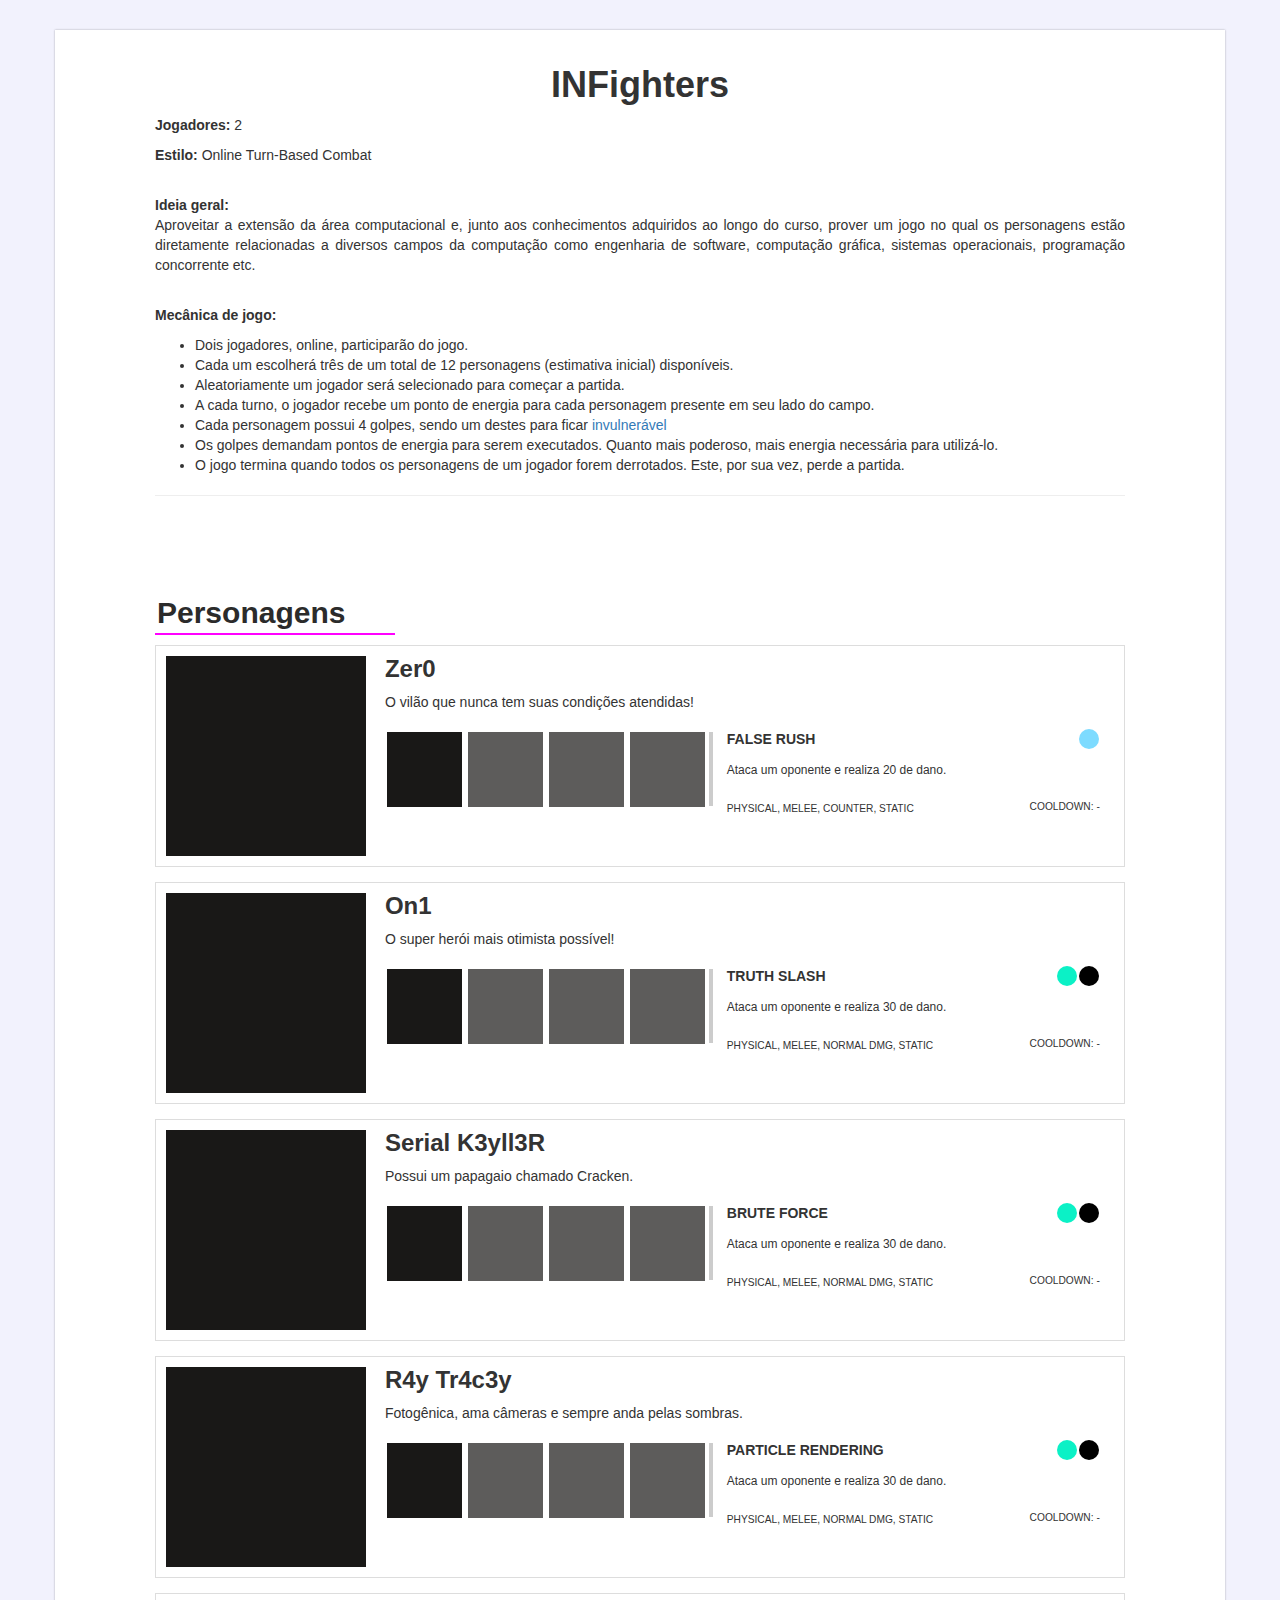
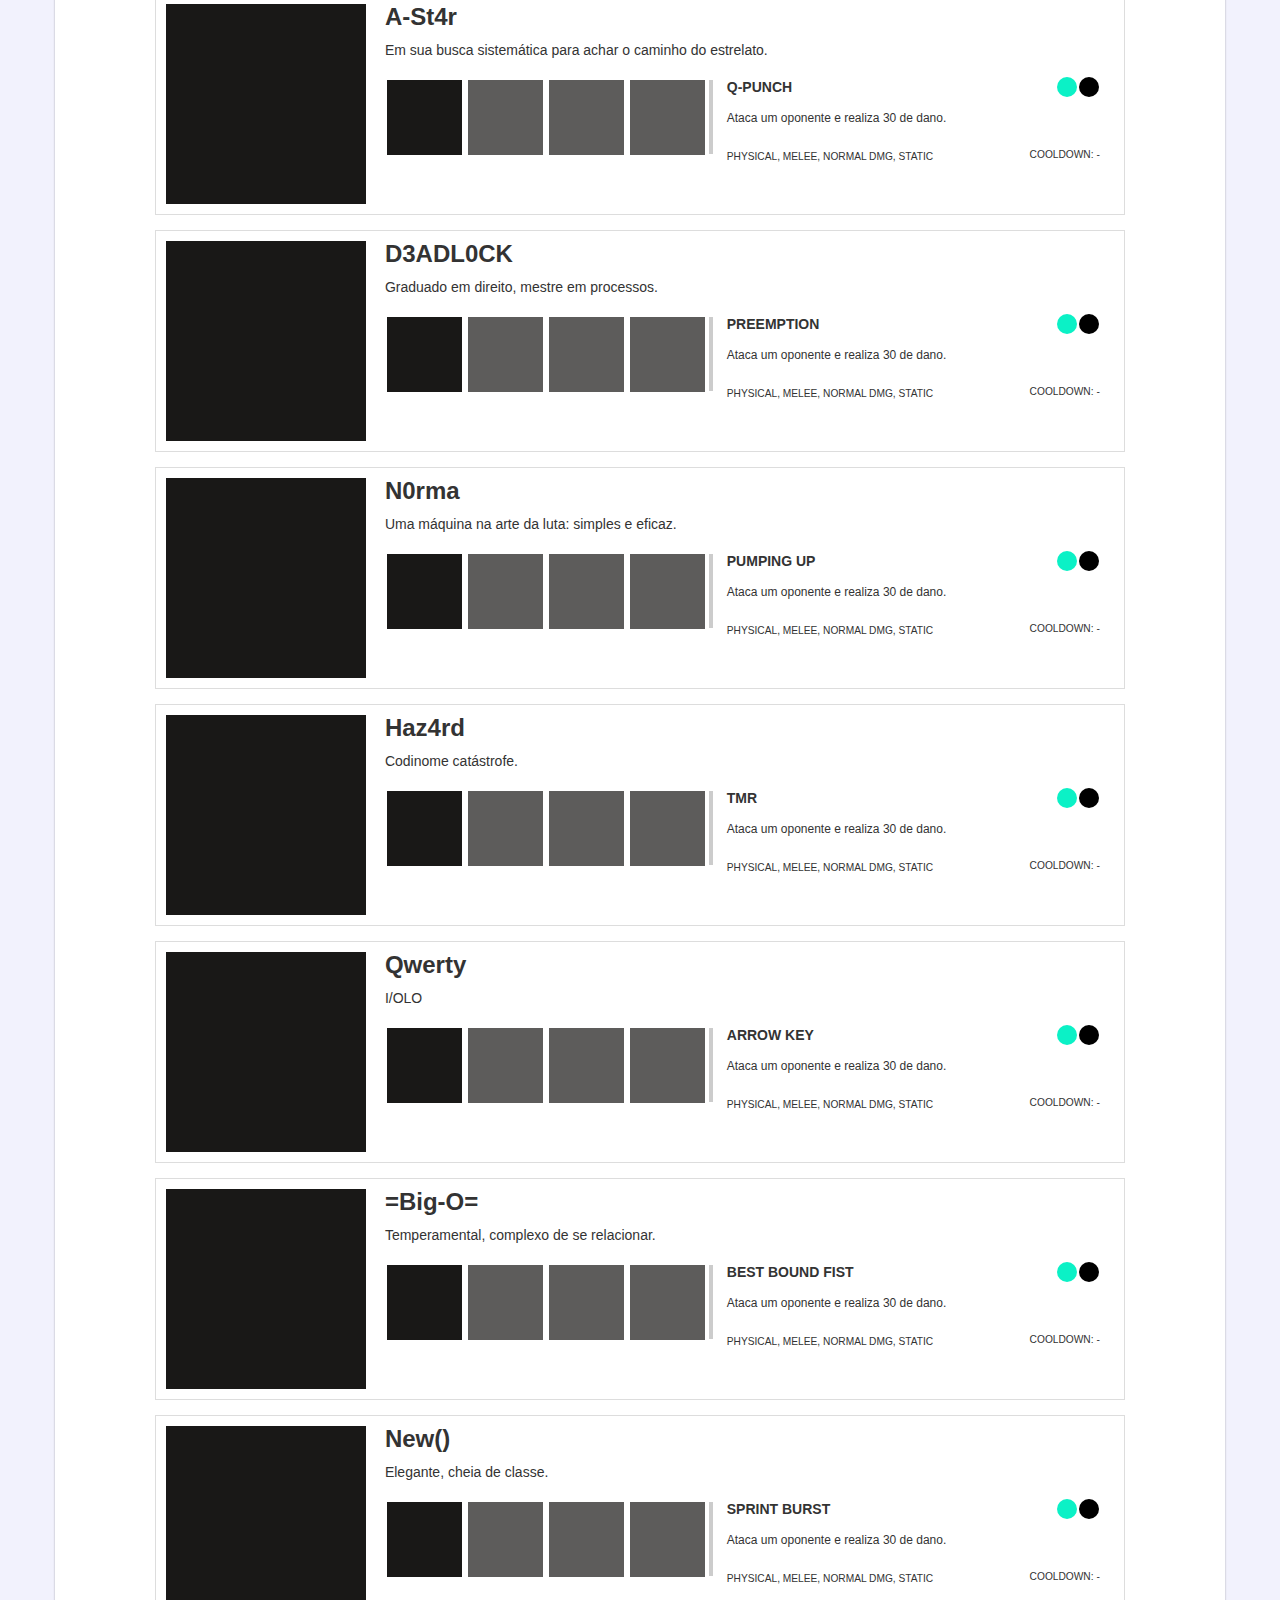
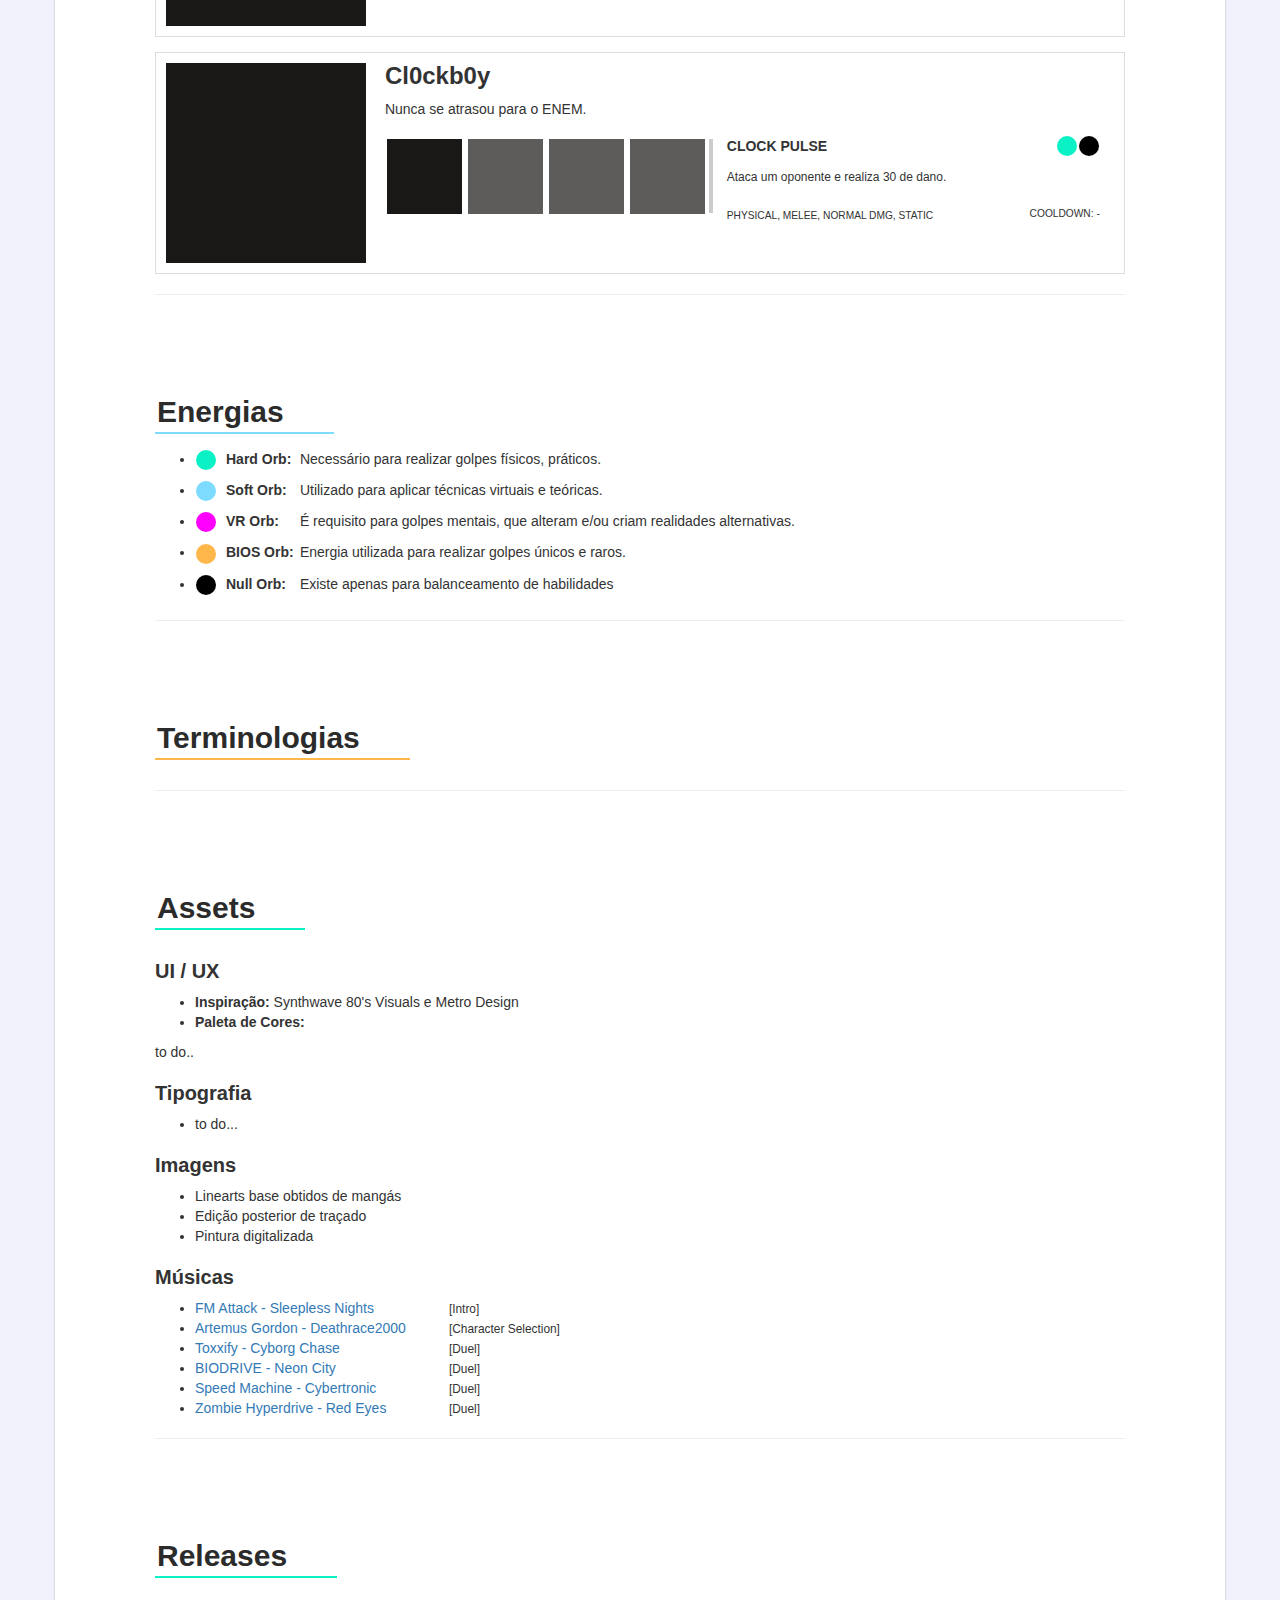
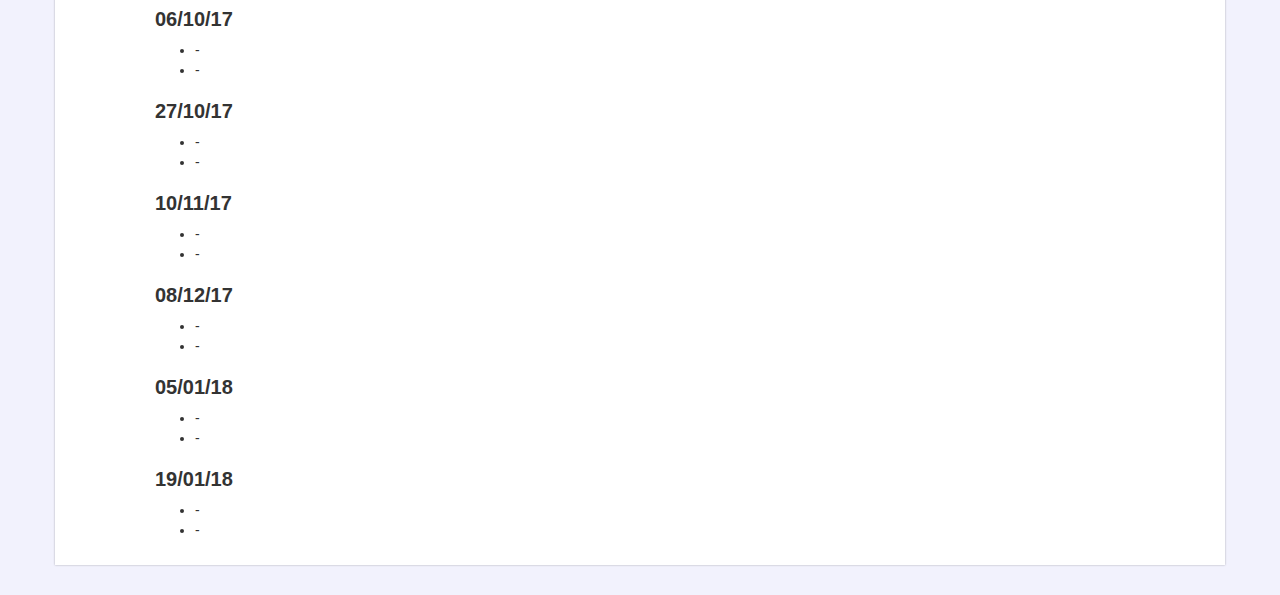
==== web/index.html @ b15d083a "Iniciar conteúdo página web (wiki)" ====
<!DOCTYPE html>
<html>
<head>
	<title>INFighters</title>
	<!-- css -->
	<link rel="stylesheet" type="text/css" href="https://maxcdn.bootstrapcdn.com/bootstrap/3.3.7/css/bootstrap.min.css">
	<style type="text/css">
		html, body {
			background: #f2f2fd;
		}
		.container {
			background: #fff;
			box-shadow: 0 0 2px rgba(0,0,0,0.3);
			margin: 30px auto;
			padding: 15px 100px;
		}
		h1, h2, h3 { font-weight: bold; }
		h2 {
			display: inline-block;
			color: #2b2b2b;
			padding: 0 50px 4px 2px;
			border-bottom: 2px solid;
		}
		.pink { border-color: #f0f; }
		.blue { border-color: #7ddbff; }
		.green { border-color: #0bf1c6; }
		.orange { border-color: #ffb74c; }

		.char-box {
			padding: 10px;
			border: 1px solid #ddd;
			margin-bottom: 15px;
		}
		.avatar {
			display: inline-block;
			vertical-align: top;
		}
		.information {
			display: inline-block;
			margin-left: 15px;
			width: calc(100% - 220px);
		}
		.information h3 {
			margin-top: 0;
		}
		.information h4 {
			text-transform: uppercase;
			font-size: 14px;
			font-weight: bold;
		}
		.information .tab-pane p {
			font-size: 12px;
			margin: 0;
		}
		.information .nav-tabs.moves li.active a img {
			opacity: 1;
		}
		.information .nav-tabs.moves li a img {
			background: #000;
			margin: 0 2px;
			width: 75px;
			opacity: 0.7;
		}
		.nav-tabs { border: 0; }
		.nav-tabs>li>a { 
			padding: 0; 
			border: 0 !important;
		}
		.inner-left, .inner-right {
			display: inline-block;
			vertical-align: top;
		}
		.inner-left { border-right: 4px solid #ccc; }
		.inner-right {
		    width: calc(100% - 345px);
			padding-left: 10px;
			 
		}
		.inner-right h4 { margin: 0 0 15px; }

		.pink-orb { 
			background: #f0f;
			width: 20px;
			height: 20px;
			display: inline-block;
			border-radius: 50%;
			vertical-align: middle;
			margin: 0 1px;
		}
		.blue-orb { 
			background: #7ddbff;
			width: 20px;
			height: 20px;
			display: inline-block;
			border-radius: 50%;
			vertical-align: middle;
			margin: 0 1px;
		}
		.green-orb { 
			background: #0bf1c6;
			width: 20px;
			height: 20px;
			display: inline-block;
			border-radius: 50%;
			vertical-align: middle;
			margin: 0 1px;
		}
		.orange-orb { 
			background: #ffb74c;
			width: 20px;
			height: 20px;
			display: inline-block;
			border-radius: 50%;
			vertical-align: middle;
			margin: 0 1px;
		}
		.null-orb { 
			background: #000;
			width: 20px;
			height: 20px;
			display: inline-block;
			border-radius: 50%;
			vertical-align: middle;
			margin: 0 1px;
		}
		h4 span {
			float: right;
			position: relative;
			top: -3px;
		}
		.information .tab-pane p.mgb-desc {
			text-align: justify;
			margin-bottom: 20px;
		}
		.description {
			text-transform: uppercase;
		}
	</style>

	<!-- js -->
	<script src="https://ajax.googleapis.com/ajax/libs/jquery/3.2.1/jquery.min.js"></script>
	<script src="https://maxcdn.bootstrapcdn.com/bootstrap/3.3.7/js/bootstrap.min.js"></script>
</head>
<body>
	<div class="container">
		<h1 class="text-center">INFighters</h1>
		<section id="intro">
			<p><strong>Jogadores:</strong> 2</p>
			<p><strong>Estilo:</strong> Online Turn-Based Combat</p>
			<br/>
			
			<p class="text-justify">
				<strong>Ideia geral:</strong><br/>
				Aproveitar a extensão da área computacional e, junto aos conhecimentos adquiridos ao longo do curso, prover um jogo no qual os personagens estão diretamente relacionadas a diversos campos da computação como engenharia de software, computação gráfica, sistemas operacionais, programação concorrente etc.
			</p>
			<br/>
			<p><strong>Mecânica de jogo:</strong></p>
			<ul>
				<li> Dois jogadores, online, participarão do jogo. </li>
				<li> Cada um escolherá três de um total de 12 personagens (estimativa inicial) disponíveis. </li>
				<li> Aleatoriamente um jogador será selecionado para começar a partida. </li>
				<li> A cada turno, o jogador recebe um ponto de energia para cada personagem presente em seu lado do campo.</li>
				<li> Cada personagem possui 4 golpes, sendo um destes para ficar <a href="#invulneravel-link">invulnerável</a></li>
				<li> Os golpes demandam pontos de energia para serem executados. Quanto mais poderoso, mais energia necessária para utilizá-lo.</li>
				<li> O jogo termina quando todos os personagens de um jogador forem derrotados. Este, por sua vez, perde a partida.</li>
			</ul>

			<hr/>
		</section>
		
		<br/>
		<br/>
		<br/>

		<section id="personagens">
			<h2 class="pink"> Personagens </h2>

			<!-- Zer0 -->
			<div id="char-zer0" class="char-box">
				<div class="avatar">
					<img src="assets/chars/zer0.png">
				</div>
				<div class="information">
					<h3> Zer0 </h3>
					<p style="margin-bottom: 20px;"> O vilão que nunca tem suas condições atendidas! </p>
					<div class="inner-left">
						<ul class="nav nav-tabs moves">
							<li class="active"><a data-toggle="tab" href="#zer0-1"><img src="assets/moves/zer0/01.png"></a></li>
							<li><a data-toggle="tab" href="#zer0-2"><img src="assets/moves/zer0/01.png"></a></li>
							<li><a data-toggle="tab" href="#zer0-3"><img src="assets/moves/zer0/01.png"></a></li>
							<li><a data-toggle="tab" href="#zer0-4"><img src="assets/moves/zer0/01.png"></a></li>
						</ul>
					</div>
					<div class="inner-right">
						<div class="tab-content">
							<div id="zer0-1" class="tab-pane in active">
								<h4> False Rush <span class="blue-orb"></span></h4>
								<p class="mgb-desc"> 
									Ataca um oponente e realiza 20 de dano.
								</p>
								<p>
									<small class="description">Physical, Melee, Counter, Static</small>									
									<small class="description pull-right ">Cooldown: -</small>
								</p>
							</div>
							<div id="zer0-2" class="tab-pane">
								<h4> Contradiction <span class="pink-orb"></span></h4>
								<p class="mgb-desc"> 
									Marca um adversário e, se no próximo ele realizar um ataque em Zer0, seu golpe é negado, sofre 20 de dano e recebe status Paralyze por 1 turno.
								</p>
								<p>
									<small class="description">Mental, Ranged, Counter, Paralyze, Control</small>									
									<small class="description pull-right ">Cooldown: -</small>
								</p>	
							</div>
							<div id="zer0-3" class="tab-pane">
								<h4> Requiem Zero <span class="orange-orb"></span><span class="orange-orb"></span></h4>
								<p class="mgb-desc">
									Cria uma atmosfera negativa no campo de batalha. <em>False Rush</em> e <em>Contradiction</em> acertam todos os adversários durante 3 turnos.
								</p>
								
								<p>
									<small class="description">Virtual, Ranged, Unique, Static</small>									
									<small class="description pull-right ">Cooldown: 5</small>
								</p>		
							</div>
							<div id="zer0-4" class="tab-pane">
								<h4> Void Barrier <span class="null-orb"></span></h4>
								<p class="mgb-desc">
									Utilizando uma barreira criada após um vácuo, Zer0 fica invulnerável por um turno.
								</p>
								
								<p>
									<small class="description">Virtual, Ranged, INV, Static</small>									
									<small class="description pull-right ">Cooldown: 4</small>
								</p>								
							</div>
						</div>
					</div>
				</div>
			</div>

			<!-- On1 -->
			<div id="char-on1" class="char-box">
				<div class="avatar">
					<img src="assets/chars/zer0.png">
				</div>
				<div class="information">
					<h3> On1 </h3>
					<p style="margin-bottom: 20px;"> O super herói mais otimista possível! </p>
					<div class="inner-left">
						<ul class="nav nav-tabs moves">
							<li class="active"><a data-toggle="tab" href="#on1-1"><img src="assets/moves/zer0/01.png"></a></li>
							<li><a data-toggle="tab" href="#on1-2"><img src="assets/moves/zer0/01.png"></a></li>
							<li><a data-toggle="tab" href="#on1-3"><img src="assets/moves/zer0/01.png"></a></li>
							<li><a data-toggle="tab" href="#on1-4"><img src="assets/moves/zer0/01.png"></a></li>
						</ul>
					</div>
					<div class="inner-right">
						<div class="tab-content">
							<div id="on1-1" class="tab-pane in active">
								<h4> Truth Slash <span class="null-orb"></span><span class="green-orb"></span></h4>
								<p class="mgb-desc"> 
									Ataca um oponente e realiza 30 de dano.
								</p>
								<p>
									<small class="description">Physical, Melee, Normal Dmg, Static</small>									
									<small class="description pull-right ">Cooldown: -</small>
								</p>
							</div>
							<div id="on1-2" class="tab-pane">
								<h4> Tautology <span class="null-orb"></span><span class="pink-orb"></span></h4>
								<p class="mgb-desc"> 
									Ataca um inimigo e realiza 15 de dano piercing. Se, no próximo turno, o adversário utilizar qualquer habilidade, sofrerá 15 de dano crushing.
								</p>
								<p>
									<small class="description">Mental, Ranged, Piercing, Static</small>									
									<small class="description pull-right ">Cooldown: 1</small>
								</p>	
							</div>
							<div id="on1-3" class="tab-pane">
								<h4> Axiom One <span class="orange-orb"></span></h4>
								<p class="mgb-desc">
									On1 canaliza sua positividade e aumenta suas habilidades. Por 3 turnos, On1 tem redução de dano de 15% e <em>Truth Slash</em> e <em>Tautology</em> gastam uma energia a menos.
								</p>
								
								<p>
									<small class="description">Physical, Melee, Unique, Status, Reduction, Static</small>									
									<small class="description pull-right ">Cooldown: 4</small>
								</p>		
							</div>
							<div id="on1-4" class="tab-pane">
								<h4> True Endurance <span class="null-orb"></span></h4>
								<p class="mgb-desc">
									Concentrando toda sua energia positiva, On1 obtém uma defesa absoluta e fica invulnerável por um turno.
								</p>
								
								<p>
									<small class="description">Physical, Melee, INV, Static</small>									
									<small class="description pull-right ">Cooldown: 4</small>
								</p>								
							</div>
						</div>
					</div>
				</div>
			</div>

			<!-- Serial K3yll3R -->
			<div id="char-serial" class="char-box">
				<div class="avatar">
					<img src="assets/chars/zer0.png">
				</div>
				<div class="information">
					<h3> Serial K3yll3R </h3>
					<p style="margin-bottom: 20px;"> Possui um papagaio chamado Cracken. </p>
					<div class="inner-left">
						<ul class="nav nav-tabs moves">
							<li class="active"><a data-toggle="tab" href="#serial-1"><img src="assets/moves/zer0/01.png"></a></li>
							<li><a data-toggle="tab" href="#serial-2"><img src="assets/moves/zer0/01.png"></a></li>
							<li><a data-toggle="tab" href="#serial-3"><img src="assets/moves/zer0/01.png"></a></li>
							<li><a data-toggle="tab" href="#serial-4"><img src="assets/moves/zer0/01.png"></a></li>
						</ul>
					</div>
					<div class="inner-right">
						<div class="tab-content">
							<div id="serial-1" class="tab-pane in active">
								<h4> Brute Force <span class="null-orb"></span><span class="green-orb"></span></h4>
								<p class="mgb-desc"> 
									Ataca um oponente e realiza 30 de dano.
								</p>
								<p>
									<small class="description">Physical, Melee, Normal Dmg, Static</small>									
									<small class="description pull-right ">Cooldown: -</small>
								</p>
							</div>
							<div id="serial-2" class="tab-pane">
								<h4> Buffer Overflow <span class="null-orb"></span><span class="pink-orb"></span></h4>
								<p class="mgb-desc"> 
									Ataca um inimigo e realiza 15 de dano piercing. Se, no próximo turno, o adversário utilizar qualquer habilidade, sofrerá 15 de dano crushing.
								</p>
								<p>
									<small class="description">Mental, Ranged, Piercing, Static</small>									
									<small class="description pull-right ">Cooldown: 1</small>
								</p>	
							</div>
							<div id="serial-3" class="tab-pane">
								<h4> DDOS Attack <span class="orange-orb"></span></h4>
								<p class="mgb-desc">
									On1 canaliza sua positividade e aumenta suas habilidades. Por 3 turnos, On1 tem redução de dano de 15% e <em>Truth Slash</em> e <em>Tautology</em> gastam uma energia a menos.
								</p>
								
								<p>
									<small class="description">Physical, Melee, Unique, Status, Reduction, Static</small>									
									<small class="description pull-right ">Cooldown: 4</small>
								</p>		
							</div>
							<div id="serial-4" class="tab-pane">
								<h4> Encryption <span class="null-orb"></span></h4>
								<p class="mgb-desc">
									Concentrando toda sua energia positiva, On1 obtém uma defesa absoluta e fica invulnerável por um turno.
								</p>
								
								<p>
									<small class="description">Physical, Melee, INV, Static</small>									
									<small class="description pull-right ">Cooldown: 4</small>
								</p>								
							</div>
						</div>
					</div>
				</div>
			</div>

			<!-- R4y Trac3y -->
			<div id="char-r4y" class="char-box">
				<div class="avatar">
					<img src="assets/chars/zer0.png">
				</div>
				<div class="information">
					<h3> R4y Tr4c3y </h3>
					<p style="margin-bottom: 20px;"> Fotogênica, ama câmeras e sempre anda pelas sombras. </p>
					<div class="inner-left">
						<ul class="nav nav-tabs moves">
							<li class="active"><a data-toggle="tab" href="#r4y-1"><img src="assets/moves/zer0/01.png"></a></li>
							<li><a data-toggle="tab" href="#r4y-2"><img src="assets/moves/zer0/01.png"></a></li>
							<li><a data-toggle="tab" href="#r4y-3"><img src="assets/moves/zer0/01.png"></a></li>
							<li><a data-toggle="tab" href="#r4y-4"><img src="assets/moves/zer0/01.png"></a></li>
						</ul>
					</div>
					<div class="inner-right">
						<div class="tab-content">
							<div id="r4y-1" class="tab-pane in active">
								<h4> Particle Rendering <span class="null-orb"></span><span class="green-orb"></span></h4>
								<p class="mgb-desc"> 
									Ataca um oponente e realiza 30 de dano.
								</p>
								<p>
									<small class="description">Physical, Melee, Normal Dmg, Static</small>									
									<small class="description pull-right ">Cooldown: -</small>
								</p>
							</div>
							<div id="r4y-2" class="tab-pane">
								<h4> Diffuse Reflection <span class="null-orb"></span><span class="pink-orb"></span></h4>
								<p class="mgb-desc"> 
									Ataca um inimigo e realiza 15 de dano piercing. Se, no próximo turno, o adversário utilizar qualquer habilidade, sofrerá 15 de dano crushing.
								</p>
								<p>
									<small class="description">Mental, Ranged, Piercing, Static</small>									
									<small class="description pull-right ">Cooldown: 1</small>
								</p>	
							</div>
							<div id="r4y-3" class="tab-pane">
								<h4> Dynamic Frustum Attack <span class="orange-orb"></span></h4>
								<p class="mgb-desc">
									On1 canaliza sua positividade e aumenta suas habilidades. Por 3 turnos, On1 tem redução de dano de 15% e <em>Truth Slash</em> e <em>Tautology</em> gastam uma energia a menos.
								</p>
								
								<p>
									<small class="description">Physical, Melee, Unique, Status, Reduction, Static</small>									
									<small class="description pull-right ">Cooldown: 4</small>
								</p>		
							</div>
							<div id="r4y-4" class="tab-pane">
								<h4> Rasterization <span class="null-orb"></span></h4>
								<p class="mgb-desc">
									Concentrando toda sua energia positiva, On1 obtém uma defesa absoluta e fica invulnerável por um turno.
								</p>
								
								<p>
									<small class="description">Physical, Melee, INV, Static</small>									
									<small class="description pull-right ">Cooldown: 4</small>
								</p>								
							</div>
						</div>
					</div>
				</div>
			</div>

			<!-- A-St4r -->
			<div id="char-astar" class="char-box">
				<div class="avatar">
					<img src="assets/chars/zer0.png">
				</div>
				<div class="information">
					<h3> A-St4r </h3>
					<p style="margin-bottom: 20px;"> Em sua busca sistemática para achar o caminho do estrelato. </p>
					<div class="inner-left">
						<ul class="nav nav-tabs moves">
							<li class="active"><a data-toggle="tab" href="#astar-1"><img src="assets/moves/zer0/01.png"></a></li>
							<li><a data-toggle="tab" href="#astar-2"><img src="assets/moves/zer0/01.png"></a></li>
							<li><a data-toggle="tab" href="#astar-3"><img src="assets/moves/zer0/01.png"></a></li>
							<li><a data-toggle="tab" href="#astar-4"><img src="assets/moves/zer0/01.png"></a></li>
						</ul>
					</div>
					<div class="inner-right">
						<div class="tab-content">
							<div id="astar-1" class="tab-pane in active">
								<h4> Q-Punch <span class="null-orb"></span><span class="green-orb"></span></h4>
								<p class="mgb-desc"> 
									Ataca um oponente e realiza 30 de dano.
								</p>
								<p>
									<small class="description">Physical, Melee, Normal Dmg, Static</small>									
									<small class="description pull-right ">Cooldown: -</small>
								</p>
							</div>
							<div id="astar-2" class="tab-pane">
								<h4> Perceptron <span class="null-orb"></span><span class="pink-orb"></span></h4>
								<p class="mgb-desc"> 
									Ataca um inimigo e realiza 15 de dano piercing. Se, no próximo turno, o adversário utilizar qualquer habilidade, sofrerá 15 de dano crushing.
								</p>
								<p>
									<small class="description">Mental, Ranged, Piercing, Static</small>									
									<small class="description pull-right ">Cooldown: 1</small>
								</p>	
							</div>
							<div id="astar-3" class="tab-pane">
								<h4> Neural Network <span class="orange-orb"></span></h4>
								<p class="mgb-desc">
									On1 canaliza sua positividade e aumenta suas habilidades. Por 3 turnos, On1 tem redução de dano de 15% e <em>Truth Slash</em> e <em>Tautology</em> gastam uma energia a menos.
								</p>
								
								<p>
									<small class="description">Physical, Melee, Unique, Status, Reduction, Static</small>									
									<small class="description pull-right ">Cooldown: 4</small>
								</p>		
							</div>
							<div id="astar-4" class="tab-pane">
								<h4> Hill Climbing <span class="null-orb"></span></h4>
								<p class="mgb-desc">
									Concentrando toda sua energia positiva, On1 obtém uma defesa absoluta e fica invulnerável por um turno.
								</p>
								
								<p>
									<small class="description">Physical, Melee, INV, Static</small>									
									<small class="description pull-right ">Cooldown: 4</small>
								</p>								
							</div>
						</div>
					</div>
				</div>
			</div>

			<!-- D3ADL0CK -->
			<div id="char-deadlock" class="char-box">
				<div class="avatar">
					<img src="assets/chars/zer0.png">
				</div>
				<div class="information">
					<h3> D3ADL0CK </h3>
					<p style="margin-bottom: 20px;"> Graduado em direito, mestre em processos. </p>
					<div class="inner-left">
						<ul class="nav nav-tabs moves">
							<li class="active"><a data-toggle="tab" href="#deadlock-1"><img src="assets/moves/zer0/01.png"></a></li>
							<li><a data-toggle="tab" href="#deadlock-2"><img src="assets/moves/zer0/01.png"></a></li>
							<li><a data-toggle="tab" href="#deadlock-3"><img src="assets/moves/zer0/01.png"></a></li>
							<li><a data-toggle="tab" href="#deadlock-4"><img src="assets/moves/zer0/01.png"></a></li>
						</ul>
					</div>
					<div class="inner-right">
						<div class="tab-content">
							<div id="deadlock-1" class="tab-pane in active">
								<h4> Preemption <span class="null-orb"></span><span class="green-orb"></span></h4>
								<p class="mgb-desc"> 
									Ataca um oponente e realiza 30 de dano.
								</p>
								<p>
									<small class="description">Physical, Melee, Normal Dmg, Static</small>									
									<small class="description pull-right ">Cooldown: -</small>
								</p>
							</div>
							<div id="deadlock-2" class="tab-pane">
								<h4> Mutex <span class="null-orb"></span><span class="pink-orb"></span></h4>
								<p class="mgb-desc"> 
									Ataca um inimigo e realiza 15 de dano piercing. Se, no próximo turno, o adversário utilizar qualquer habilidade, sofrerá 15 de dano crushing.
								</p>
								<p>
									<small class="description">Mental, Ranged, Piercing, Static</small>									
									<small class="description pull-right ">Cooldown: 1</small>
								</p>	
							</div>
							<div id="deadlock-3" class="tab-pane">
								<h4> Thread Scheduling <span class="orange-orb"></span></h4>
								<p class="mgb-desc">
									On1 canaliza sua positividade e aumenta suas habilidades. Por 3 turnos, On1 tem redução de dano de 15% e <em>Truth Slash</em> e <em>Tautology</em> gastam uma energia a menos.
								</p>
								
								<p>
									<small class="description">Physical, Melee, Unique, Status, Reduction, Static</small>									
									<small class="description pull-right ">Cooldown: 4</small>
								</p>		
							</div>
							<div id="deadlock-4" class="tab-pane">
								<h4> Fork() <span class="null-orb"></span></h4>
								<p class="mgb-desc">
									Concentrando toda sua energia positiva, On1 obtém uma defesa absoluta e fica invulnerável por um turno.
								</p>
								
								<p>
									<small class="description">Physical, Melee, INV, Static</small>									
									<small class="description pull-right ">Cooldown: 4</small>
								</p>								
							</div>
						</div>
					</div>
				</div>
			</div>

			<!-- N0rma -->
			<div id="char-n0rma" class="char-box">
				<div class="avatar">
					<img src="assets/chars/zer0.png">
				</div>
				<div class="information">
					<h3> N0rma </h3>
					<p style="margin-bottom: 20px;"> Uma máquina na arte da luta: simples e eficaz. </p>
					<div class="inner-left">
						<ul class="nav nav-tabs moves">
							<li class="active"><a data-toggle="tab" href="#n0rma-1"><img src="assets/moves/zer0/01.png"></a></li>
							<li><a data-toggle="tab" href="#n0rma-2"><img src="assets/moves/zer0/01.png"></a></li>
							<li><a data-toggle="tab" href="#n0rma-3"><img src="assets/moves/zer0/01.png"></a></li>
							<li><a data-toggle="tab" href="#n0rma-4"><img src="assets/moves/zer0/01.png"></a></li>
						</ul>
					</div>
					<div class="inner-right">
						<div class="tab-content">
							<div id="n0rma-1" class="tab-pane in active">
								<h4> Pumping Up <span class="null-orb"></span><span class="green-orb"></span></h4>
								<p class="mgb-desc"> 
									Ataca um oponente e realiza 30 de dano.
								</p>
								<p>
									<small class="description">Physical, Melee, Normal Dmg, Static</small>									
									<small class="description pull-right ">Cooldown: -</small>
								</p>
							</div>
							<div id="n0rma-2" class="tab-pane">
								<h4> Automata Summon <span class="null-orb"></span><span class="pink-orb"></span></h4>
								<p class="mgb-desc"> 
									Ataca um inimigo e realiza 15 de dano piercing. Se, no próximo turno, o adversário utilizar qualquer habilidade, sofrerá 15 de dano crushing.
								</p>
								<p>
									<small class="description">Mental, Ranged, Piercing, Static</small>									
									<small class="description pull-right ">Cooldown: 1</small>
								</p>	
							</div>
							<div id="n0rma-3" class="tab-pane">
								<h4> Turing Machine <span class="orange-orb"></span></h4>
								<p class="mgb-desc">
									On1 canaliza sua positividade e aumenta suas habilidades. Por 3 turnos, On1 tem redução de dano de 15% e <em>Truth Slash</em> e <em>Tautology</em> gastam uma energia a menos.
								</p>
								
								<p>
									<small class="description">Physical, Melee, Unique, Status, Reduction, Static</small>									
									<small class="description pull-right ">Cooldown: 4</small>
								</p>		
							</div>
							<div id="n0rma-4" class="tab-pane">
								<h4> Non-Determinism <span class="null-orb"></span></h4>
								<p class="mgb-desc">
									Concentrando toda sua energia positiva, On1 obtém uma defesa absoluta e fica invulnerável por um turno.
								</p>
								
								<p>
									<small class="description">Physical, Melee, INV, Static</small>									
									<small class="description pull-right ">Cooldown: 4</small>
								</p>								
							</div>
						</div>
					</div>
				</div>
			</div>

			<!-- Haz4rd -->
			<div id="char-haz4rd" class="char-box">
				<div class="avatar">
					<img src="assets/chars/zer0.png">
				</div>
				<div class="information">
					<h3> Haz4rd </h3>
					<p style="margin-bottom: 20px;"> Codinome catástrofe. </p>
					<div class="inner-left">
						<ul class="nav nav-tabs moves">
							<li class="active"><a data-toggle="tab" href="#haz4rd-1"><img src="assets/moves/zer0/01.png"></a></li>
							<li><a data-toggle="tab" href="#haz4rd-2"><img src="assets/moves/zer0/01.png"></a></li>
							<li><a data-toggle="tab" href="#haz4rd-3"><img src="assets/moves/zer0/01.png"></a></li>
							<li><a data-toggle="tab" href="#haz4rd-4"><img src="assets/moves/zer0/01.png"></a></li>
						</ul>
					</div>
					<div class="inner-right">
						<div class="tab-content">
							<div id="haz4rd-1" class="tab-pane in active">
								<h4> TMR <span class="null-orb"></span><span class="green-orb"></span></h4>
								<p class="mgb-desc"> 
									Ataca um oponente e realiza 30 de dano.
								</p>
								<p>
									<small class="description">Physical, Melee, Normal Dmg, Static</small>									
									<small class="description pull-right ">Cooldown: -</small>
								</p>
							</div>
							<div id="haz4rd-2" class="tab-pane">
								<h4> Redundancy <span class="null-orb"></span><span class="pink-orb"></span></h4>
								<p class="mgb-desc"> 
									Ataca um inimigo e realiza 15 de dano piercing. Se, no próximo turno, o adversário utilizar qualquer habilidade, sofrerá 15 de dano crushing.
								</p>
								<p>
									<small class="description">Mental, Ranged, Piercing, Static</small>									
									<small class="description pull-right ">Cooldown: 1</small>
								</p>	
							</div>
							<div id="haz4rd-3" class="tab-pane">
								<h4> Rollback <span class="orange-orb"></span></h4>
								<p class="mgb-desc">
									On1 canaliza sua positividade e aumenta suas habilidades. Por 3 turnos, On1 tem redução de dano de 15% e <em>Truth Slash</em> e <em>Tautology</em> gastam uma energia a menos.
								</p>
								
								<p>
									<small class="description">Physical, Melee, Unique, Status, Reduction, Static</small>									
									<small class="description pull-right ">Cooldown: 4</small>
								</p>		
							</div>
							<div id="haz4rd-4" class="tab-pane">
								<h4> Rollforward <span class="null-orb"></span></h4>
								<p class="mgb-desc">
									Concentrando toda sua energia positiva, On1 obtém uma defesa absoluta e fica invulnerável por um turno.
								</p>
								
								<p>
									<small class="description">Physical, Melee, INV, Static</small>									
									<small class="description pull-right ">Cooldown: 4</small>
								</p>								
							</div>
						</div>
					</div>
				</div>
			</div>

			<!-- Qwerty -->
			<div id="char-qwerty" class="char-box">
				<div class="avatar">
					<img src="assets/chars/zer0.png">
				</div>
				<div class="information">
					<h3> Qwerty </h3>
					<p style="margin-bottom: 20px;"> I/OLO </p>
					<div class="inner-left">
						<ul class="nav nav-tabs moves">
							<li class="active"><a data-toggle="tab" href="#qwerty-1"><img src="assets/moves/zer0/01.png"></a></li>
							<li><a data-toggle="tab" href="#qwerty-2"><img src="assets/moves/zer0/01.png"></a></li>
							<li><a data-toggle="tab" href="#qwerty-3"><img src="assets/moves/zer0/01.png"></a></li>
							<li><a data-toggle="tab" href="#qwerty-4"><img src="assets/moves/zer0/01.png"></a></li>
						</ul>
					</div>
					<div class="inner-right">
						<div class="tab-content">
							<div id="qwerty-1" class="tab-pane in active">
								<h4> Arrow Key <span class="null-orb"></span><span class="green-orb"></span></h4>
								<p class="mgb-desc"> 
									Ataca um oponente e realiza 30 de dano.
								</p>
								<p>
									<small class="description">Physical, Melee, Normal Dmg, Static</small>									
									<small class="description pull-right ">Cooldown: -</small>
								</p>
							</div>
							<div id="qwerty-2" class="tab-pane">
								<h4> CTRL <span class="null-orb"></span><span class="pink-orb"></span></h4>
								<p class="mgb-desc"> 
									Ataca um inimigo e realiza 15 de dano piercing. Se, no próximo turno, o adversário utilizar qualquer habilidade, sofrerá 15 de dano crushing.
								</p>
								<p>
									<small class="description">Mental, Ranged, Piercing, Static</small>									
									<small class="description pull-right ">Cooldown: 1</small>
								</p>	
							</div>
							<div id="qwerty-3" class="tab-pane">
								<h4> Delete <span class="orange-orb"></span></h4>
								<p class="mgb-desc">
									On1 canaliza sua positividade e aumenta suas habilidades. Por 3 turnos, On1 tem redução de dano de 15% e <em>Truth Slash</em> e <em>Tautology</em> gastam uma energia a menos.
								</p>
								
								<p>
									<small class="description">Physical, Melee, Unique, Status, Reduction, Static</small>									
									<small class="description pull-right ">Cooldown: 4</small>
								</p>		
							</div>
							<div id="qwerty-4" class="tab-pane">
								<h4> ESC <span class="null-orb"></span></h4>
								<p class="mgb-desc">
									Concentrando toda sua energia positiva, On1 obtém uma defesa absoluta e fica invulnerável por um turno.
								</p>
								
								<p>
									<small class="description">Physical, Melee, INV, Static</small>									
									<small class="description pull-right ">Cooldown: 4</small>
								</p>								
							</div>
						</div>
					</div>
				</div>
			</div>

			<!-- =Big-O= -->
			<div id="char-bigo" class="char-box">
				<div class="avatar">
					<img src="assets/chars/zer0.png">
				</div>
				<div class="information">
					<h3> =Big-O= </h3>
					<p style="margin-bottom: 20px;"> Temperamental, complexo de se relacionar. </p>
					<div class="inner-left">
						<ul class="nav nav-tabs moves">
							<li class="active"><a data-toggle="tab" href="#bigo-1"><img src="assets/moves/zer0/01.png"></a></li>
							<li><a data-toggle="tab" href="#bigo-2"><img src="assets/moves/zer0/01.png"></a></li>
							<li><a data-toggle="tab" href="#bigo-3"><img src="assets/moves/zer0/01.png"></a></li>
							<li><a data-toggle="tab" href="#bigo-4"><img src="assets/moves/zer0/01.png"></a></li>
						</ul>
					</div>
					<div class="inner-right">
						<div class="tab-content">
							<div id="bigo-1" class="tab-pane in active">
								<h4> Best Bound Fist <span class="null-orb"></span><span class="green-orb"></span></h4>
								<p class="mgb-desc"> 
									Ataca um oponente e realiza 30 de dano.
								</p>
								<p>
									<small class="description">Physical, Melee, Normal Dmg, Static</small>									
									<small class="description pull-right ">Cooldown: -</small>
								</p>
							</div>
							<div id="bigo-2" class="tab-pane">
								<h4> Dual Simplex <span class="null-orb"></span><span class="pink-orb"></span></h4>
								<p class="mgb-desc"> 
									Ataca um inimigo e realiza 15 de dano piercing. Se, no próximo turno, o adversário utilizar qualquer habilidade, sofrerá 15 de dano crushing.
								</p>
								<p>
									<small class="description">Mental, Ranged, Piercing, Static</small>									
									<small class="description pull-right ">Cooldown: 1</small>
								</p>	
							</div>
							<div id="bigo-3" class="tab-pane">
								<h4> Graph Coloring <span class="orange-orb"></span></h4>
								<p class="mgb-desc">
									On1 canaliza sua positividade e aumenta suas habilidades. Por 3 turnos, On1 tem redução de dano de 15% e <em>Truth Slash</em> e <em>Tautology</em> gastam uma energia a menos.
								</p>
								
								<p>
									<small class="description">Physical, Melee, Unique, Status, Reduction, Static</small>									
									<small class="description pull-right ">Cooldown: 4</small>
								</p>		
							</div>
							<div id="bigo-4" class="tab-pane">
								<h4> Knapsack Hideout <span class="null-orb"></span></h4>
								<p class="mgb-desc">
									Concentrando toda sua energia positiva, On1 obtém uma defesa absoluta e fica invulnerável por um turno.
								</p>
								
								<p>
									<small class="description">Physical, Melee, INV, Static</small>									
									<small class="description pull-right ">Cooldown: 4</small>
								</p>								
							</div>
						</div>
					</div>
				</div>
			</div>

			<!-- New() -->
			<div id="char-new" class="char-box">
				<div class="avatar">
					<img src="assets/chars/zer0.png">
				</div>
				<div class="information">
					<h3> New() </h3>
					<p style="margin-bottom: 20px;"> Elegante, cheia de classe. </p>
					<div class="inner-left">
						<ul class="nav nav-tabs moves">
							<li class="active"><a data-toggle="tab" href="#new-1"><img src="assets/moves/zer0/01.png"></a></li>
							<li><a data-toggle="tab" href="#new-2"><img src="assets/moves/zer0/01.png"></a></li>
							<li><a data-toggle="tab" href="#new-3"><img src="assets/moves/zer0/01.png"></a></li>
							<li><a data-toggle="tab" href="#new-4"><img src="assets/moves/zer0/01.png"></a></li>
						</ul>
					</div>
					<div class="inner-right">
						<div class="tab-content">
							<div id="new-1" class="tab-pane in active">
								<h4> Sprint Burst <span class="null-orb"></span><span class="green-orb"></span></h4>
								<p class="mgb-desc"> 
									Ataca um oponente e realiza 30 de dano.
								</p>
								<p>
									<small class="description">Physical, Melee, Normal Dmg, Static</small>									
									<small class="description pull-right ">Cooldown: -</small>
								</p>
							</div>
							<div id="new-2" class="tab-pane">
								<h4> Inheritance <span class="null-orb"></span><span class="pink-orb"></span></h4>
								<p class="mgb-desc"> 
									Ataca um inimigo e realiza 15 de dano piercing. Se, no próximo turno, o adversário utilizar qualquer habilidade, sofrerá 15 de dano crushing.
								</p>
								<p>
									<small class="description">Mental, Ranged, Piercing, Static</small>									
									<small class="description pull-right ">Cooldown: 1</small>
								</p>	
							</div>
							<div id="new-3" class="tab-pane">
								<h4> Override <span class="orange-orb"></span></h4>
								<p class="mgb-desc">
									On1 canaliza sua positividade e aumenta suas habilidades. Por 3 turnos, On1 tem redução de dano de 15% e <em>Truth Slash</em> e <em>Tautology</em> gastam uma energia a menos.
								</p>
								
								<p>
									<small class="description">Physical, Melee, Unique, Status, Reduction, Static</small>									
									<small class="description pull-right ">Cooldown: 4</small>
								</p>		
							</div>
							<div id="new-4" class="tab-pane">
								<h4> Polimorphism <span class="null-orb"></span></h4>
								<p class="mgb-desc">
									Concentrando toda sua energia positiva, On1 obtém uma defesa absoluta e fica invulnerável por um turno.
								</p>
								
								<p>
									<small class="description">Physical, Melee, INV, Static</small>									
									<small class="description pull-right ">Cooldown: 4</small>
								</p>								
							</div>
						</div>
					</div>
				</div>
			</div>

			<!-- Cl0ckb0y -->
			<div id="char-new" class="char-box">
				<div class="avatar">
					<img src="assets/chars/zer0.png">
				</div>
				<div class="information">
					<h3> Cl0ckb0y </h3>
					<p style="margin-bottom: 20px;"> Nunca se atrasou para o ENEM. </p>
					<div class="inner-left">
						<ul class="nav nav-tabs moves">
							<li class="active"><a data-toggle="tab" href="#clockboy-1"><img src="assets/moves/zer0/01.png"></a></li>
							<li><a data-toggle="tab" href="#clockboy-2"><img src="assets/moves/zer0/01.png"></a></li>
							<li><a data-toggle="tab" href="#clockboy-3"><img src="assets/moves/zer0/01.png"></a></li>
							<li><a data-toggle="tab" href="#clockboy-4"><img src="assets/moves/zer0/01.png"></a></li>
						</ul>
					</div>
					<div class="inner-right">
						<div class="tab-content">
							<div id="clockboy-1" class="tab-pane in active">
								<h4> Clock Pulse <span class="null-orb"></span><span class="green-orb"></span></h4>
								<p class="mgb-desc"> 
									Ataca um oponente e realiza 30 de dano.
								</p>
								<p>
									<small class="description">Physical, Melee, Normal Dmg, Static</small>									
									<small class="description pull-right ">Cooldown: -</small>
								</p>
							</div>
							<div id="clockboy-2" class="tab-pane">
								<h4> Pipeline <span class="null-orb"></span><span class="pink-orb"></span></h4>
								<p class="mgb-desc"> 
									Ataca um inimigo e realiza 15 de dano piercing. Se, no próximo turno, o adversário utilizar qualquer habilidade, sofrerá 15 de dano crushing.
								</p>
								<p>
									<small class="description">Mental, Ranged, Piercing, Static</small>									
									<small class="description pull-right ">Cooldown: 1</small>
								</p>	
							</div>
							<div id="clockboy-3" class="tab-pane">
								<h4> Overclock <span class="orange-orb"></span></h4>
								<p class="mgb-desc">
									On1 canaliza sua positividade e aumenta suas habilidades. Por 3 turnos, On1 tem redução de dano de 15% e <em>Truth Slash</em> e <em>Tautology</em> gastam uma energia a menos.
								</p>
								
								<p>
									<small class="description">Physical, Melee, Unique, Status, Reduction, Static</small>									
									<small class="description pull-right ">Cooldown: 4</small>
								</p>		
							</div>
							<div id="clockboy-4" class="tab-pane">
								<h4> Branch Damage <span class="null-orb"></span></h4>
								<p class="mgb-desc">
									Concentrando toda sua energia positiva, On1 obtém uma defesa absoluta e fica invulnerável por um turno.
								</p>
								
								<p>
									<small class="description">Physical, Melee, INV, Static</small>									
									<small class="description pull-right ">Cooldown: 4</small>
								</p>								
							</div>
						</div>
					</div>
				</div>
			</div>
		</section>
		<hr/>
		<br/>
		<br/>
		<br/>

		<section id="energias">
			<h2 class="blue"> Energias </h2>
			<ul>
				<li style="padding: 5px 0;">
					<span class="green-orb" style="margin-right: 10px;"></span><strong style="display: inline-block; width: 70px;">Hard Orb:</strong> Necessário para realizar golpes físicos, práticos.
				</li>
				<li style="padding: 5px 0;">
					<span class="blue-orb" style="margin-right: 10px;"></span><strong style="display: inline-block; width: 70px;">Soft Orb:</strong> Utilizado para aplicar técnicas virtuais e teóricas.
				</li>
				<li style="padding: 5px 0;">
					<span class="pink-orb" style="margin-right: 10px;"></span><strong style="display: inline-block; width: 70px;">VR Orb:</strong> É requisito para golpes mentais, que alteram e/ou criam realidades alternativas.
				</li>
				<li style="padding: 5px 0;">
					<span class="orange-orb" style="margin-right: 10px;"></span><strong style="display: inline-block; width: 70px;">BIOS Orb:</strong> Energia utilizada para realizar golpes únicos e raros.
				</li>
				<li style="padding: 5px 0;">
					<span class="null-orb" style="margin-right: 10px;"></span><strong style="display: inline-block; width: 70px;">Null Orb:</strong> Existe apenas para balanceamento de habilidades
				</li>
			</ul>
		</section>
		<hr/>
		<br/>
		<br/>
		<br/>

		<section id="termos">
			<h2 class="orange"> Terminologias </h2>
		</section>
		<hr/>
		<br/>
		<br/>
		<br/>

		<section id="assets">
			<h2 class="green"> Assets </h2>

			<h3 style="font-size: 20px;"> UI / UX </h3>
			<ul>
				<li><strong>Inspiração: </strong> Synthwave 80's Visuals e Metro Design </li>
				<li><strong>Paleta de Cores:</strong></li>
			</ul>
			<div class="paleta">
			to do..
			</div>

			<h3 style="font-size: 20px;"> Tipografia </h3>
			<ul>
				<li> to do... </li>
			</ul>

			<h3 style="font-size: 20px;"> Imagens </h3>
			<ul>
				<li> Linearts base obtidos de mangás </li>
				<li> Edição posterior de traçado </li>
				<li> Pintura digitalizada </li>
			</ul>

			<h3 style="font-size: 20px;"> Músicas </h3>
			<ul>
				<li>
					<span style="display: inline-block; width: 250px;"> 
						<a href="https://www.youtube.com/watch?v=ucGV9iBWqhE" target="_blank">FM Attack - Sleepless Nights</a>
					</span> 
					<small>[Intro]</small>
				</li>
				<li>
					<span style="display: inline-block; width: 250px;">
						<a href="https://www.youtube.com/watch?v=O8trQhjgYPU" target="_blank"> Artemus Gordon - Deathrace2000 </a>
					</span> 
					<small>[Character Selection]</small>
				</li>
				<li>
					<span style="display: inline-block; width: 250px;"> 
						<a href="https://www.youtube.com/watch?v=gIqx-0KwbBA" target="_blank">Toxxify - Cyborg Chase</a>
					</span> 
					<small>[Duel]</small>
				</li>
				<li>
					<span style="display: inline-block; width: 250px;"> 
						<a href="https://www.youtube.com/watch?v=mTWWI5LWZ8k" target="_blank">BIODRIVE - Neon City</a>
					</span> 
					<small>[Duel]</small>
				</li>
				<li>
					<span style="display: inline-block; width: 250px;"> 
						<a href="https://www.youtube.com/watch?v=MYY2mczSP_U" target="_blank">Speed Machine - Cybertronic</a>
					</span> 
					<small>[Duel]</small>
				</li>
				<li>
					<span style="display: inline-block; width: 250px;"> 
						<a href="https://www.youtube.com/watch?v=NZf15xVrOW8" target="_blank">Zombie Hyperdrive - Red Eyes</a>
					</span> 
					<small>[Duel]</small>
				</li>
			</ul>
		</section>
		<hr/>
		<br/>
		<br/>
		<br/>
		
		<section id="releases">
			<h2 class="green"> Releases </h2>

			<h3 style="font-size: 20px;"> 06/10/17 </h3>
			<ul>
				<li>- </li>
				<li>-</li>
			</ul>

			<h3 style="font-size: 20px;"> 27/10/17 </h3>
			<ul>
				<li>- </li>
				<li>-</li>
			</ul>

			<h3 style="font-size: 20px;"> 10/11/17 </h3>
			<ul>
				<li>- </li>
				<li>-</li>
			</ul>

			<h3 style="font-size: 20px;"> 08/12/17 </h3>
			<ul>
				<li>- </li>
				<li>-</li>
			</ul>

			<h3 style="font-size: 20px;"> 05/01/18 </h3>
			<ul>
				<li>- </li>
				<li>-</li>
			</ul>

			<h3 style="font-size: 20px;"> 19/01/18 </h3>
			<ul>
				<li>- </li>
				<li>-</li>
			</ul>			
		</section>
	</div>
</body>
</html>
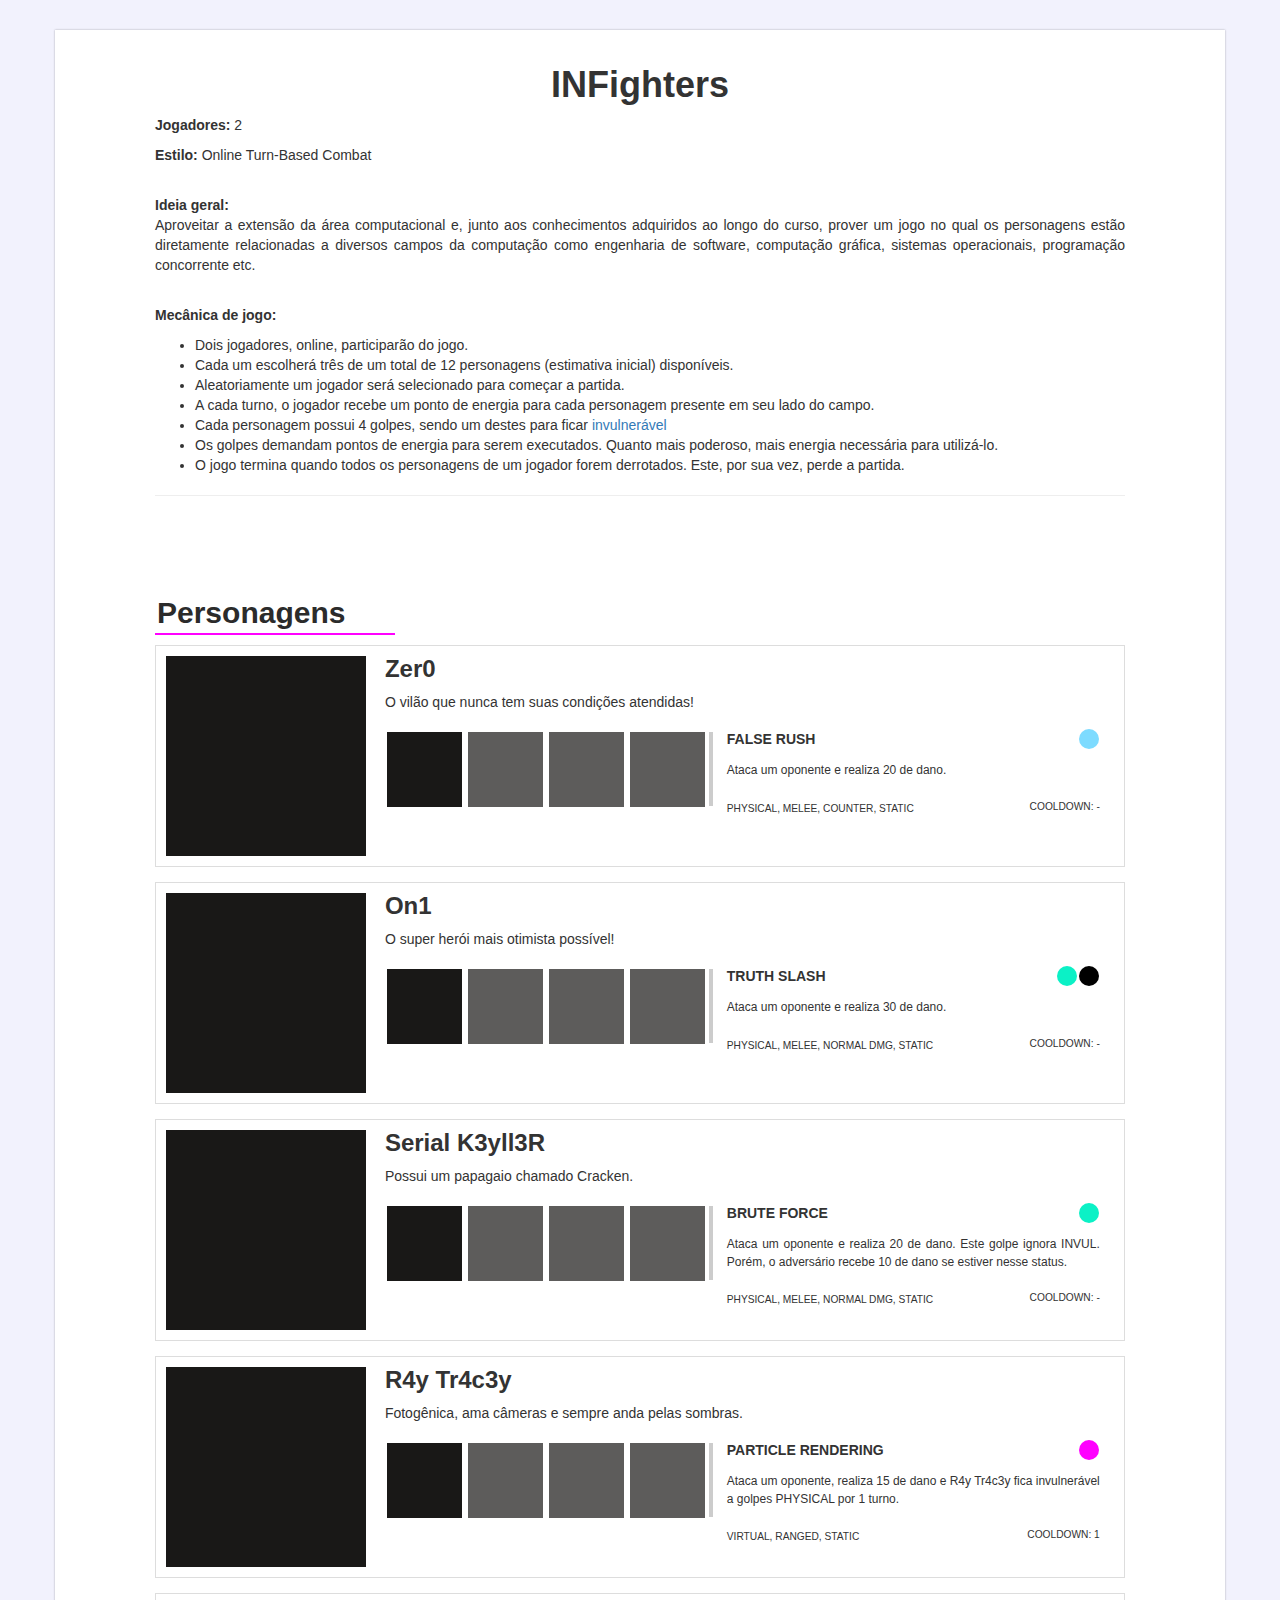
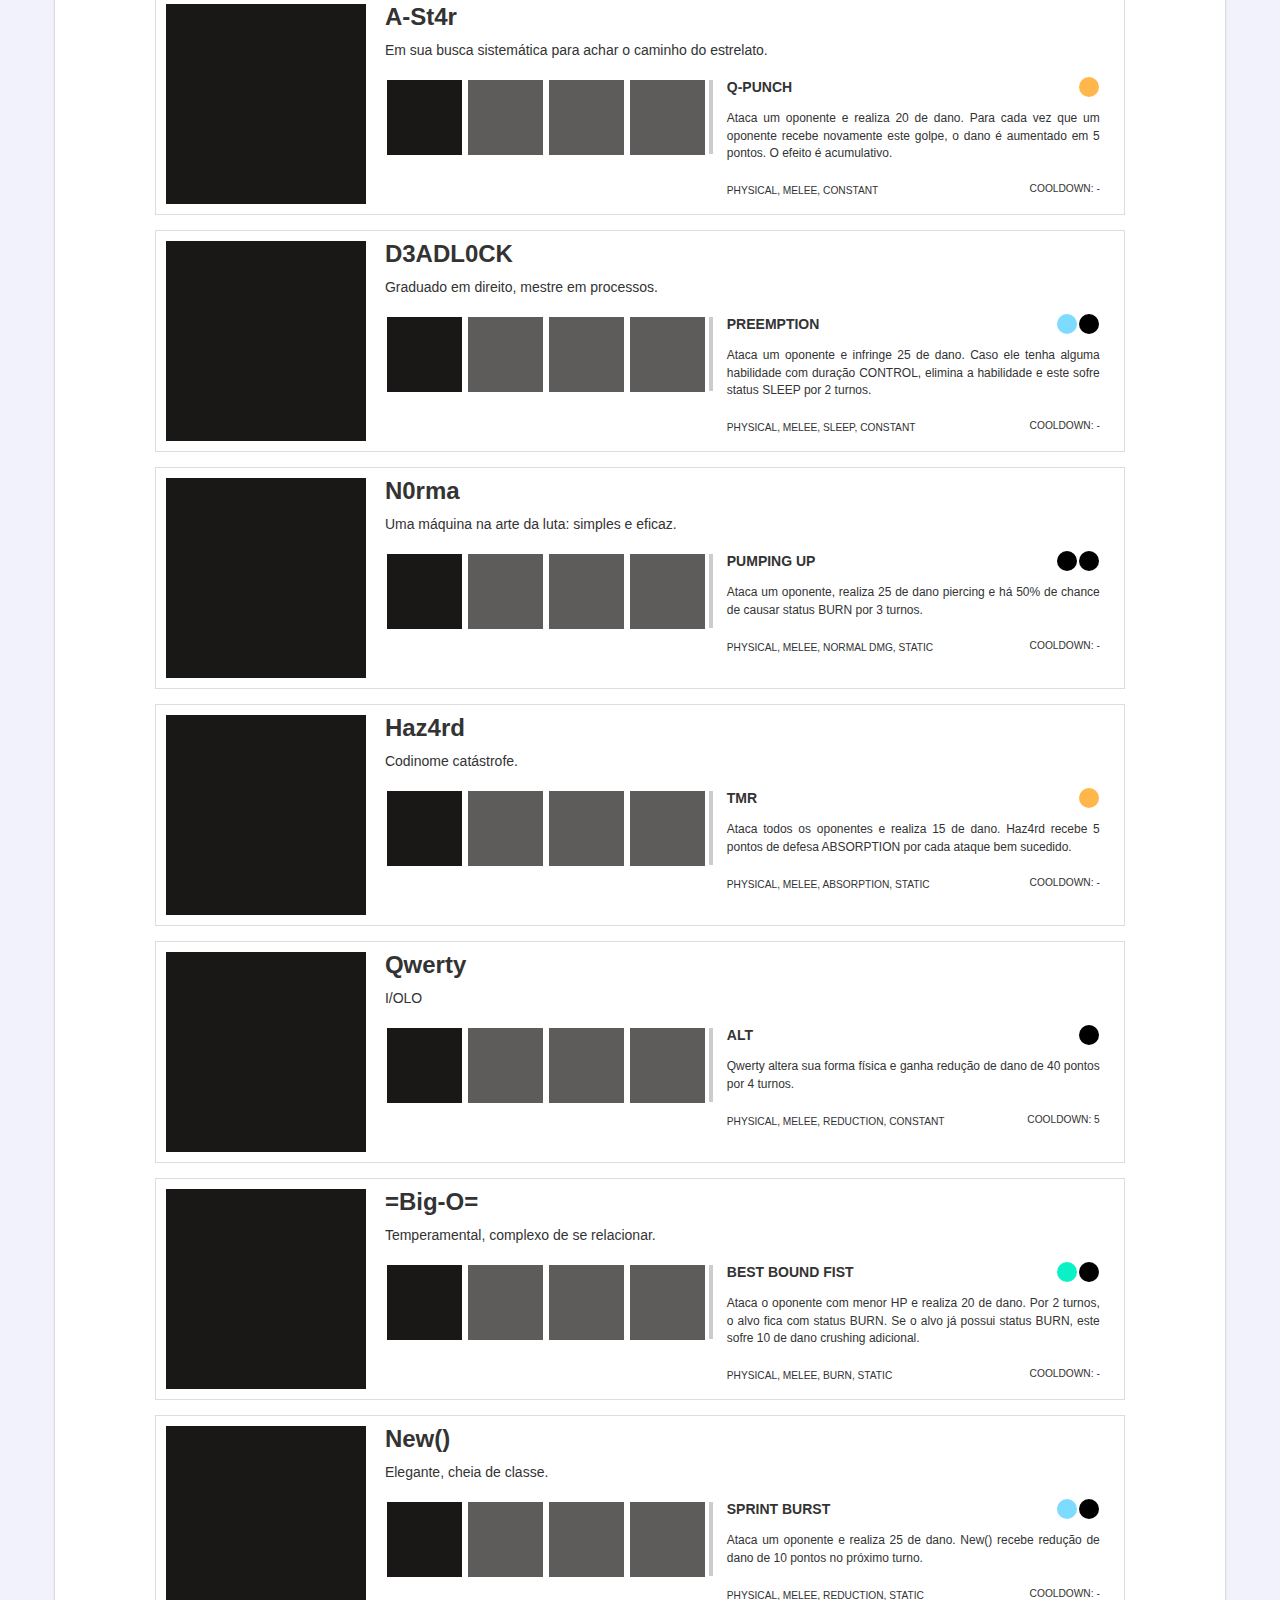
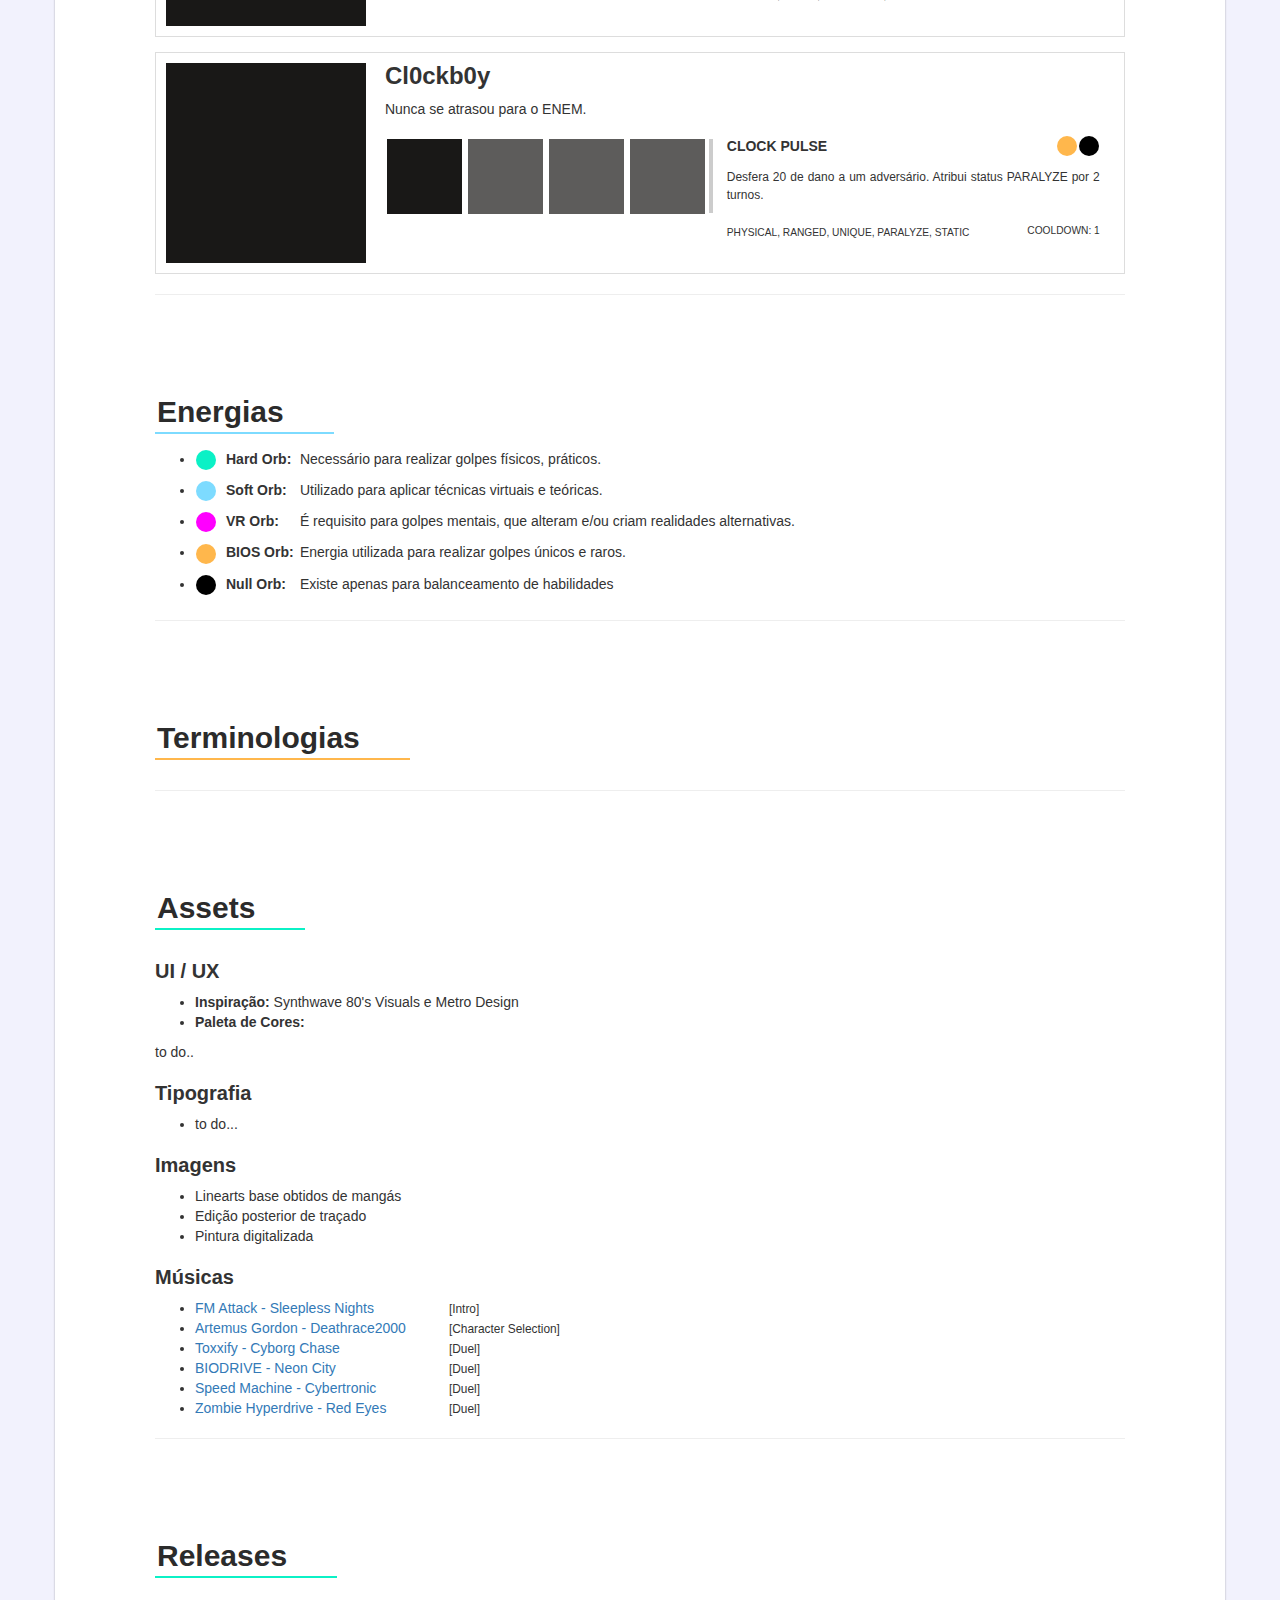
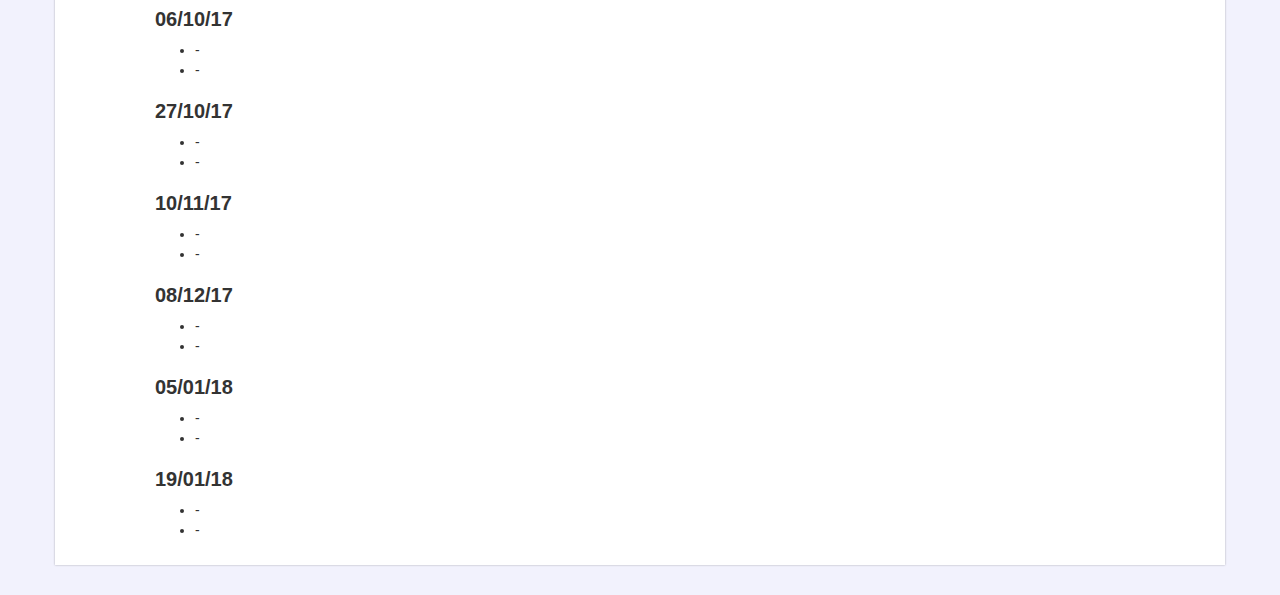
==== commit b6e1a24a: "Finalizar moveset personagens" ====
--- a/web/index.html
+++ b/web/index.html
@@ -227,7 +227,7 @@
 							<div id="zer0-4" class="tab-pane">
 								<h4> Void Barrier <span class="null-orb"></span></h4>
 								<p class="mgb-desc">
-									Utilizando uma barreira criada após um vácuo, Zer0 fica invulnerável por um turno.
+									Utilizando uma barreira criada após um vácuo, Zer0 fica invulnerável por 1 turno.
 								</p>
 								
 								<p>
@@ -292,7 +292,7 @@
 							<div id="on1-4" class="tab-pane">
 								<h4> True Endurance <span class="null-orb"></span></h4>
 								<p class="mgb-desc">
-									Concentrando toda sua energia positiva, On1 obtém uma defesa absoluta e fica invulnerável por um turno.
+									Concentrando toda sua energia positiva, On1 obtém uma defesa absoluta e fica invulnerável por 1 turno.
 								</p>
 								
 								<p>
@@ -324,9 +324,9 @@
 					<div class="inner-right">
 						<div class="tab-content">
 							<div id="serial-1" class="tab-pane in active">
-								<h4> Brute Force <span class="null-orb"></span><span class="green-orb"></span></h4>
-								<p class="mgb-desc"> 
-									Ataca um oponente e realiza 30 de dano.
+								<h4> Brute Force <span class="green-orb"></span></h4>
+								<p class="mgb-desc"> 
+									Ataca um oponente e realiza 20 de dano. Este golpe ignora INVUL. Porém, o adversário recebe 10 de dano se estiver nesse status.
 								</p>
 								<p>
 									<small class="description">Physical, Melee, Normal Dmg, Static</small>									
@@ -334,9 +334,9 @@
 								</p>
 							</div>
 							<div id="serial-2" class="tab-pane">
-								<h4> Buffer Overflow <span class="null-orb"></span><span class="pink-orb"></span></h4>
-								<p class="mgb-desc"> 
-									Ataca um inimigo e realiza 15 de dano piercing. Se, no próximo turno, o adversário utilizar qualquer habilidade, sofrerá 15 de dano crushing.
+								<h4> Buffer Overflow <span class="blue-orb"></span></h4>
+								<p class="mgb-desc"> 
+									Infringe 15 de dano piercing a um oponente e adiciona status STUN por 1 turno.
 								</p>
 								<p>
 									<small class="description">Mental, Ranged, Piercing, Static</small>									
@@ -344,20 +344,20 @@
 								</p>	
 							</div>
 							<div id="serial-3" class="tab-pane">
-								<h4> DDOS Attack <span class="orange-orb"></span></h4>
-								<p class="mgb-desc">
-									On1 canaliza sua positividade e aumenta suas habilidades. Por 3 turnos, On1 tem redução de dano de 15% e <em>Truth Slash</em> e <em>Tautology</em> gastam uma energia a menos.
-								</p>
-								
-								<p>
-									<small class="description">Physical, Melee, Unique, Status, Reduction, Static</small>									
-									<small class="description pull-right ">Cooldown: 4</small>
+								<h4> DDOS Attack <span class="null-orb"></span><span class="null-orb"></span></h4>
+								<p class="mgb-desc">
+									Todos os adversários recebem status PARALYZE por 3 turnos.
+								</p>
+								
+								<p>
+									<small class="description">Physical, Ranged, Paralyze, Static</small>									
+									<small class="description pull-right ">Cooldown: 3</small>
 								</p>		
 							</div>
 							<div id="serial-4" class="tab-pane">
 								<h4> Encryption <span class="null-orb"></span></h4>
 								<p class="mgb-desc">
-									Concentrando toda sua energia positiva, On1 obtém uma defesa absoluta e fica invulnerável por um turno.
+									Envolto por uma densa camada encriptada, Serial K3yll3R fica invulnerável por 1 turno.
 								</p>
 								
 								<p>
@@ -389,44 +389,44 @@
 					<div class="inner-right">
 						<div class="tab-content">
 							<div id="r4y-1" class="tab-pane in active">
-								<h4> Particle Rendering <span class="null-orb"></span><span class="green-orb"></span></h4>
-								<p class="mgb-desc"> 
-									Ataca um oponente e realiza 30 de dano.
-								</p>
-								<p>
-									<small class="description">Physical, Melee, Normal Dmg, Static</small>									
-									<small class="description pull-right ">Cooldown: -</small>
+								<h4> Particle Rendering <span class="pink-orb"></span></h4>
+								<p class="mgb-desc"> 
+									Ataca um oponente, realiza 15 de dano e R4y Tr4c3y fica invulnerável a golpes PHYSICAL por 1 turno.
+								</p>
+								<p>
+									<small class="description">Virtual, Ranged, Static</small>									
+									<small class="description pull-right ">Cooldown: 1</small>
 								</p>
 							</div>
 							<div id="r4y-2" class="tab-pane">
 								<h4> Diffuse Reflection <span class="null-orb"></span><span class="pink-orb"></span></h4>
 								<p class="mgb-desc"> 
-									Ataca um inimigo e realiza 15 de dano piercing. Se, no próximo turno, o adversário utilizar qualquer habilidade, sofrerá 15 de dano crushing.
-								</p>
-								<p>
-									<small class="description">Mental, Ranged, Piercing, Static</small>									
+									Por 1 turno, todos os aliados recebem REFLEX DEFENSE.
+								</p>
+								<p>
+									<small class="description">Mental, Ranged, REFLEX, Static</small>									
+									<small class="description pull-right ">Cooldown: 3</small>
+								</p>	
+							</div>
+							<div id="r4y-3" class="tab-pane">
+								<h4> Dynamic Frustum Attack <span class="null-orb"></span><span class="null-orb"></span><span class="pink-orb"></span></h4>
+								<p class="mgb-desc">
+									Aplica um golpe em todos os inimigos e realiza 35 de dano normal.
+								</p>
+								
+								<p>
+									<small class="description">Virtual, Ranged, Static</small>									
 									<small class="description pull-right ">Cooldown: 1</small>
-								</p>	
-							</div>
-							<div id="r4y-3" class="tab-pane">
-								<h4> Dynamic Frustum Attack <span class="orange-orb"></span></h4>
-								<p class="mgb-desc">
-									On1 canaliza sua positividade e aumenta suas habilidades. Por 3 turnos, On1 tem redução de dano de 15% e <em>Truth Slash</em> e <em>Tautology</em> gastam uma energia a menos.
-								</p>
-								
-								<p>
-									<small class="description">Physical, Melee, Unique, Status, Reduction, Static</small>									
-									<small class="description pull-right ">Cooldown: 4</small>
 								</p>		
 							</div>
 							<div id="r4y-4" class="tab-pane">
 								<h4> Rasterization <span class="null-orb"></span></h4>
 								<p class="mgb-desc">
-									Concentrando toda sua energia positiva, On1 obtém uma defesa absoluta e fica invulnerável por um turno.
-								</p>
-								
-								<p>
-									<small class="description">Physical, Melee, INV, Static</small>									
+									Usando suas técnicas de computação gráfica, R4y Tr4c3y fica invulnerável por 1 turno.
+								</p>
+								
+								<p>
+									<small class="description">Physical, Melee, Unique, INV, Static</small>									
 									<small class="description pull-right ">Cooldown: 4</small>
 								</p>								
 							</div>
@@ -454,40 +454,40 @@
 					<div class="inner-right">
 						<div class="tab-content">
 							<div id="astar-1" class="tab-pane in active">
-								<h4> Q-Punch <span class="null-orb"></span><span class="green-orb"></span></h4>
-								<p class="mgb-desc"> 
-									Ataca um oponente e realiza 30 de dano.
-								</p>
-								<p>
-									<small class="description">Physical, Melee, Normal Dmg, Static</small>									
+								<h4> Q-Punch <span class="orange-orb"></span></h4>
+								<p class="mgb-desc"> 
+									Ataca um oponente e realiza 20 de dano. Para cada vez que um oponente recebe novamente este golpe, o dano é aumentado em 5 pontos. O efeito é acumulativo.
+								</p>
+								<p>
+									<small class="description">Physical, Melee, Constant</small>									
 									<small class="description pull-right ">Cooldown: -</small>
 								</p>
 							</div>
 							<div id="astar-2" class="tab-pane">
 								<h4> Perceptron <span class="null-orb"></span><span class="pink-orb"></span></h4>
 								<p class="mgb-desc"> 
-									Ataca um inimigo e realiza 15 de dano piercing. Se, no próximo turno, o adversário utilizar qualquer habilidade, sofrerá 15 de dano crushing.
-								</p>
-								<p>
-									<small class="description">Mental, Ranged, Piercing, Static</small>									
-									<small class="description pull-right ">Cooldown: 1</small>
+									Produz 25 de dano crushing a um oponente.
+								</p>
+								<p>
+									<small class="description">Mental, Ranged, Unique, Crushing, Static</small>									
+									<small class="description pull-right ">Cooldown: -</small>
 								</p>	
 							</div>
 							<div id="astar-3" class="tab-pane">
-								<h4> Neural Network <span class="orange-orb"></span></h4>
-								<p class="mgb-desc">
-									On1 canaliza sua positividade e aumenta suas habilidades. Por 3 turnos, On1 tem redução de dano de 15% e <em>Truth Slash</em> e <em>Tautology</em> gastam uma energia a menos.
-								</p>
-								
-								<p>
-									<small class="description">Physical, Melee, Unique, Status, Reduction, Static</small>									
-									<small class="description pull-right ">Cooldown: 4</small>
+								<h4> Neural Network <span class="orange-orb"></span><span class="pink-orb"></span></h4>
+								<p class="mgb-desc">
+									Durante 4 turnos, todos os adversários atingidos por <em>Neural Network</em> podem receber o ataque <em>Perceptron</em>. A-St4r recebe 30 pontos de ABSORPTION.
+								</p>
+								
+								<p>
+									<small class="description">Mental, Ranged, Unique, Status, Absorption, Static</small>									
+									<small class="description pull-right ">Cooldown: 5</small>
 								</p>		
 							</div>
 							<div id="astar-4" class="tab-pane">
 								<h4> Hill Climbing <span class="null-orb"></span></h4>
 								<p class="mgb-desc">
-									Concentrando toda sua energia positiva, On1 obtém uma defesa absoluta e fica invulnerável por um turno.
+									Para se proteger, A-St4r corre até as colinas e fica invulnerável por 1 turno.
 								</p>
 								
 								<p>
@@ -519,40 +519,41 @@
 					<div class="inner-right">
 						<div class="tab-content">
 							<div id="deadlock-1" class="tab-pane in active">
-								<h4> Preemption <span class="null-orb"></span><span class="green-orb"></span></h4>
-								<p class="mgb-desc"> 
-									Ataca um oponente e realiza 30 de dano.
-								</p>
-								<p>
-									<small class="description">Physical, Melee, Normal Dmg, Static</small>									
+								<h4> Preemption <span class="null-orb"></span><span class="blue-orb"></span></h4>
+								<p class="mgb-desc"> 
+									Ataca um oponente e infringe 25 de dano. Caso ele tenha alguma habilidade com duração CONTROL,
+									elimina a habilidade e este sofre status SLEEP por 2 turnos.
+								</p>
+								<p>
+									<small class="description">Physical, Melee, Sleep, Constant</small>									
 									<small class="description pull-right ">Cooldown: -</small>
 								</p>
 							</div>
 							<div id="deadlock-2" class="tab-pane">
-								<h4> Mutex <span class="null-orb"></span><span class="pink-orb"></span></h4>
-								<p class="mgb-desc"> 
-									Ataca um inimigo e realiza 15 de dano piercing. Se, no próximo turno, o adversário utilizar qualquer habilidade, sofrerá 15 de dano crushing.
-								</p>
-								<p>
-									<small class="description">Mental, Ranged, Piercing, Static</small>									
+								<h4> Mutex <span class="null-orb"></span><span class="blue-orb"></span></h4>
+								<p class="mgb-desc"> 
+									Atinge todos os adversários e, no próximo turno, apenas um pode utilizar alguma habilidade.
+								</p>
+								<p>
+									<small class="description">Virtual, Ranged, Unique, Constant</small>									
 									<small class="description pull-right ">Cooldown: 1</small>
 								</p>	
 							</div>
 							<div id="deadlock-3" class="tab-pane">
-								<h4> Thread Scheduling <span class="orange-orb"></span></h4>
-								<p class="mgb-desc">
-									On1 canaliza sua positividade e aumenta suas habilidades. Por 3 turnos, On1 tem redução de dano de 15% e <em>Truth Slash</em> e <em>Tautology</em> gastam uma energia a menos.
-								</p>
-								
-								<p>
-									<small class="description">Physical, Melee, Unique, Status, Reduction, Static</small>									
-									<small class="description pull-right ">Cooldown: 4</small>
+								<h4> Thread Scheduling <span class="null-orb"></span><span class="blue-orb"></span></h4>
+								<p class="mgb-desc">
+									Acerta um inimigo aleatório e coloca o status SLEEP por 3 turnos.
+								</p>
+								
+								<p>
+									<small class="description">Virtual, Melee, Sleep, Static</small>									
+									<small class="description pull-right ">Cooldown: 2</small>
 								</p>		
 							</div>
 							<div id="deadlock-4" class="tab-pane">
 								<h4> Fork() <span class="null-orb"></span></h4>
 								<p class="mgb-desc">
-									Concentrando toda sua energia positiva, On1 obtém uma defesa absoluta e fica invulnerável por um turno.
+									D3ADL0CK cria um clone seu para receber golpe no seu lugar, engana o adversário e fica invulnerável por 1 turno.
 								</p>
 								
 								<p>
@@ -584,9 +585,9 @@
 					<div class="inner-right">
 						<div class="tab-content">
 							<div id="n0rma-1" class="tab-pane in active">
-								<h4> Pumping Up <span class="null-orb"></span><span class="green-orb"></span></h4>
-								<p class="mgb-desc"> 
-									Ataca um oponente e realiza 30 de dano.
+								<h4> Pumping Up <span class="null-orb"></span><span class="null-orb"></span></h4>
+								<p class="mgb-desc"> 
+									Ataca um oponente, realiza 25 de dano piercing e há 50% de chance de causar status BURN por 3 turnos.
 								</p>
 								<p>
 									<small class="description">Physical, Melee, Normal Dmg, Static</small>									
@@ -594,30 +595,30 @@
 								</p>
 							</div>
 							<div id="n0rma-2" class="tab-pane">
-								<h4> Automata Summon <span class="null-orb"></span><span class="pink-orb"></span></h4>
-								<p class="mgb-desc"> 
-									Ataca um inimigo e realiza 15 de dano piercing. Se, no próximo turno, o adversário utilizar qualquer habilidade, sofrerá 15 de dano crushing.
-								</p>
-								<p>
-									<small class="description">Mental, Ranged, Piercing, Static</small>									
+								<h4> Automata Summon <span class="null-orb"></span></h4>
+								<p class="mgb-desc"> 
+									Invoca um aliado, garantindo 15 pontos de defesa ABSORPTION. O adversário que atacar N0rma recebe o status POISON por 2 turnos.
+								</p>
+								<p>
+									<small class="description">Physical, Melee, Poison, Absorption, Static</small>									
+									<small class="description pull-right ">Cooldown: 3</small>
+								</p>	
+							</div>
+							<div id="n0rma-3" class="tab-pane">
+								<h4> Turing Machine <span class="null-orb"></span><span class="null-orb"></span><span class="null-orb"></span></h4>
+								<p class="mgb-desc">
+									Acerta todos os adversários com 30 de dano. Só pode ser utilizado enquanto a habilidade <em>Automata Summon</em> estiver ativa.
+								</p>
+								
+								<p>
+									<small class="description">Physical, Ranged, Status, Static</small>									
 									<small class="description pull-right ">Cooldown: 1</small>
-								</p>	
-							</div>
-							<div id="n0rma-3" class="tab-pane">
-								<h4> Turing Machine <span class="orange-orb"></span></h4>
-								<p class="mgb-desc">
-									On1 canaliza sua positividade e aumenta suas habilidades. Por 3 turnos, On1 tem redução de dano de 15% e <em>Truth Slash</em> e <em>Tautology</em> gastam uma energia a menos.
-								</p>
-								
-								<p>
-									<small class="description">Physical, Melee, Unique, Status, Reduction, Static</small>									
-									<small class="description pull-right ">Cooldown: 4</small>
 								</p>		
 							</div>
 							<div id="n0rma-4" class="tab-pane">
 								<h4> Non-Determinism <span class="null-orb"></span></h4>
 								<p class="mgb-desc">
-									Concentrando toda sua energia positiva, On1 obtém uma defesa absoluta e fica invulnerável por um turno.
+									Aproveitando o universo não-determinístico, N0rma se esconde num estado protegido e e fica invulnerável por 1 turno.
 								</p>
 								
 								<p>
@@ -649,40 +650,40 @@
 					<div class="inner-right">
 						<div class="tab-content">
 							<div id="haz4rd-1" class="tab-pane in active">
-								<h4> TMR <span class="null-orb"></span><span class="green-orb"></span></h4>
-								<p class="mgb-desc"> 
-									Ataca um oponente e realiza 30 de dano.
-								</p>
-								<p>
-									<small class="description">Physical, Melee, Normal Dmg, Static</small>									
+								<h4> TMR <span class="orange-orb"></span></h4>
+								<p class="mgb-desc"> 
+									Ataca todos os oponentes e realiza 15 de dano. Haz4rd recebe 5 pontos de defesa ABSORPTION por cada ataque bem sucedido.
+								</p>
+								<p>
+									<small class="description">Physical, Melee, Absorption, Static</small>									
 									<small class="description pull-right ">Cooldown: -</small>
 								</p>
 							</div>
 							<div id="haz4rd-2" class="tab-pane">
-								<h4> Redundancy <span class="null-orb"></span><span class="pink-orb"></span></h4>
-								<p class="mgb-desc"> 
-									Ataca um inimigo e realiza 15 de dano piercing. Se, no próximo turno, o adversário utilizar qualquer habilidade, sofrerá 15 de dano crushing.
-								</p>
-								<p>
-									<small class="description">Mental, Ranged, Piercing, Static</small>									
-									<small class="description pull-right ">Cooldown: 1</small>
+								<h4> Redundancy <span class="null-orb"></span><span class="green-orb"></span></h4>
+								<p class="mgb-desc"> 
+									Cria uma barreira redundante para os aliados. Cada personagem recebe 15 pontos de redução de defesa por 3 turnos.
+								</p>
+								<p>
+									<small class="description">Physical, Ranged, Reduction, Static</small>									
+									<small class="description pull-right ">Cooldown: 4</small>
 								</p>	
 							</div>
 							<div id="haz4rd-3" class="tab-pane">
-								<h4> Rollback <span class="orange-orb"></span></h4>
-								<p class="mgb-desc">
-									On1 canaliza sua positividade e aumenta suas habilidades. Por 3 turnos, On1 tem redução de dano de 15% e <em>Truth Slash</em> e <em>Tautology</em> gastam uma energia a menos.
-								</p>
-								
-								<p>
-									<small class="description">Physical, Melee, Unique, Status, Reduction, Static</small>									
-									<small class="description pull-right ">Cooldown: 4</small>
+								<h4> Rollback <span class="null-orb"></span></h4>
+								<p class="mgb-desc">
+									Cura qualquer status negativo de um aliado.
+								</p>
+								
+								<p>
+									<small class="description">Virtual, Melee, Status, Static</small>									
+									<small class="description pull-right ">Cooldown: -</small>
 								</p>		
 							</div>
 							<div id="haz4rd-4" class="tab-pane">
 								<h4> Rollforward <span class="null-orb"></span></h4>
 								<p class="mgb-desc">
-									Concentrando toda sua energia positiva, On1 obtém uma defesa absoluta e fica invulnerável por um turno.
+									Concentrando toda sua energia positiva, On1 obtém uma defesa absoluta e fica invulnerável por 1 turno.
 								</p>
 								
 								<p>
@@ -714,40 +715,40 @@
 					<div class="inner-right">
 						<div class="tab-content">
 							<div id="qwerty-1" class="tab-pane in active">
-								<h4> Arrow Key <span class="null-orb"></span><span class="green-orb"></span></h4>
-								<p class="mgb-desc"> 
-									Ataca um oponente e realiza 30 de dano.
-								</p>
-								<p>
-									<small class="description">Physical, Melee, Normal Dmg, Static</small>									
-									<small class="description pull-right ">Cooldown: -</small>
+								<h4> Alt <span class="null-orb"></span></h4>
+								<p class="mgb-desc"> 
+									Qwerty altera sua forma física e ganha redução de dano de 40 pontos por 4 turnos.
+								</p>
+								<p>
+									<small class="description">Physical, Melee, Reduction, Constant</small>									
+									<small class="description pull-right ">Cooldown: 5</small>
 								</p>
 							</div>
 							<div id="qwerty-2" class="tab-pane">
-								<h4> CTRL <span class="null-orb"></span><span class="pink-orb"></span></h4>
-								<p class="mgb-desc"> 
-									Ataca um inimigo e realiza 15 de dano piercing. Se, no próximo turno, o adversário utilizar qualquer habilidade, sofrerá 15 de dano crushing.
-								</p>
-								<p>
-									<small class="description">Mental, Ranged, Piercing, Static</small>									
+								<h4> CTRL <span class="null-orb"></span><span class="green-orb"></span></h4>
+								<p class="mgb-desc"> 
+									Controla um inimigo por dois turnos. <em>DELETE</em> pode ser usado no adversário controlado.
+								</p>
+								<p>
+									<small class="description">Physical, Melee, Control</small>									
 									<small class="description pull-right ">Cooldown: 1</small>
 								</p>	
 							</div>
 							<div id="qwerty-3" class="tab-pane">
-								<h4> Delete <span class="orange-orb"></span></h4>
-								<p class="mgb-desc">
-									On1 canaliza sua positividade e aumenta suas habilidades. Por 3 turnos, On1 tem redução de dano de 15% e <em>Truth Slash</em> e <em>Tautology</em> gastam uma energia a menos.
-								</p>
-								
-								<p>
-									<small class="description">Physical, Melee, Unique, Status, Reduction, Static</small>									
-									<small class="description pull-right ">Cooldown: 4</small>
+								<h4> Delete <span class="green-orb"></span><span class="green-orb"></span></h4>
+								<p class="mgb-desc">
+									Mata instantaneamente qualquer adversário que recebe este golpe, desde que esteja sob efeito de <em>CTRL</em>.
+								</p>
+								
+								<p>
+									<small class="description">Physical, Melee, Unique, Static</small>									
+									<small class="description pull-right ">Cooldown: -</small>
 								</p>		
 							</div>
 							<div id="qwerty-4" class="tab-pane">
 								<h4> ESC <span class="null-orb"></span></h4>
 								<p class="mgb-desc">
-									Concentrando toda sua energia positiva, On1 obtém uma defesa absoluta e fica invulnerável por um turno.
+									Concentrando toda sua energia positiva, On1 obtém uma defesa absoluta e fica invulnerável por 1 turno.
 								</p>
 								
 								<p>
@@ -781,38 +782,40 @@
 							<div id="bigo-1" class="tab-pane in active">
 								<h4> Best Bound Fist <span class="null-orb"></span><span class="green-orb"></span></h4>
 								<p class="mgb-desc"> 
-									Ataca um oponente e realiza 30 de dano.
-								</p>
-								<p>
-									<small class="description">Physical, Melee, Normal Dmg, Static</small>									
+									Ataca o oponente com menor HP e realiza 20 de dano. Por 2 turnos, o alvo fica com status BURN. Se o alvo já possui
+									status BURN, este sofre 10 de dano crushing adicional.
+								</p>
+								<p>
+									<small class="description">Physical, Melee, Burn, Static</small>									
 									<small class="description pull-right ">Cooldown: -</small>
 								</p>
 							</div>
 							<div id="bigo-2" class="tab-pane">
 								<h4> Dual Simplex <span class="null-orb"></span><span class="pink-orb"></span></h4>
 								<p class="mgb-desc"> 
-									Ataca um inimigo e realiza 15 de dano piercing. Se, no próximo turno, o adversário utilizar qualquer habilidade, sofrerá 15 de dano crushing.
-								</p>
-								<p>
-									<small class="description">Mental, Ranged, Piercing, Static</small>									
+									Se utilizado em um adversário, gera status BURN por 3 turnos. Se, em um aliado, recupera 25 de energia e atribui
+									status FROZEN por 2 turnos.
+								</p>
+								<p>
+									<small class="description">Virtual, Melee, Unique, Status, Static</small>									
 									<small class="description pull-right ">Cooldown: 1</small>
 								</p>	
 							</div>
 							<div id="bigo-3" class="tab-pane">
-								<h4> Graph Coloring <span class="orange-orb"></span></h4>
-								<p class="mgb-desc">
-									On1 canaliza sua positividade e aumenta suas habilidades. Por 3 turnos, On1 tem redução de dano de 15% e <em>Truth Slash</em> e <em>Tautology</em> gastam uma energia a menos.
-								</p>
-								
-								<p>
-									<small class="description">Physical, Melee, Unique, Status, Reduction, Static</small>									
-									<small class="description pull-right ">Cooldown: 4</small>
+								<h4> Graph Coloring <span class="null-orb"></span><span class="null-orb"></span></h4>
+								<p class="mgb-desc">
+									No próximo turno, recebe 4 orbs de energia: uma de cada categoria.
+								</p>
+								
+								<p>
+									<small class="description">Virtual, Melee, Status, Static</small>									
+									<small class="description pull-right ">Cooldown: 3</small>
 								</p>		
 							</div>
 							<div id="bigo-4" class="tab-pane">
 								<h4> Knapsack Hideout <span class="null-orb"></span></h4>
 								<p class="mgb-desc">
-									Concentrando toda sua energia positiva, On1 obtém uma defesa absoluta e fica invulnerável por um turno.
+									Concentrando toda sua energia positiva, On1 obtém uma defesa absoluta e fica invulnerável por 1 turno.
 								</p>
 								
 								<p>
@@ -844,44 +847,44 @@
 					<div class="inner-right">
 						<div class="tab-content">
 							<div id="new-1" class="tab-pane in active">
-								<h4> Sprint Burst <span class="null-orb"></span><span class="green-orb"></span></h4>
-								<p class="mgb-desc"> 
-									Ataca um oponente e realiza 30 de dano.
-								</p>
-								<p>
-									<small class="description">Physical, Melee, Normal Dmg, Static</small>									
+								<h4> Sprint Burst <span class="null-orb"></span><span class="blue-orb"></span></h4>
+								<p class="mgb-desc"> 
+									Ataca um oponente e realiza 25 de dano. New() recebe redução de dano de 10 pontos no próximo turno.
+								</p>
+								<p>
+									<small class="description">Physical, Melee, Reduction, Static</small>									
 									<small class="description pull-right ">Cooldown: -</small>
 								</p>
 							</div>
 							<div id="new-2" class="tab-pane">
-								<h4> Inheritance <span class="null-orb"></span><span class="pink-orb"></span></h4>
-								<p class="mgb-desc"> 
-									Ataca um inimigo e realiza 15 de dano piercing. Se, no próximo turno, o adversário utilizar qualquer habilidade, sofrerá 15 de dano crushing.
-								</p>
-								<p>
-									<small class="description">Mental, Ranged, Piercing, Static</small>									
+								<h4> Inheritance <span class="orange-orb"></span><span class="blue-orb"></span></h4>
+								<p class="mgb-desc"> 
+									Seleciona um inimigo e se, no próximo turno, ele utilizar um ataque que não seja UNIQUE nem exija uma técnica de preparação, sua habilidade será copiada e poderá ser usada por New() também.
+								</p>
+								<p>
+									<small class="description">Virtual, Ranged, Counter, Static</small>									
 									<small class="description pull-right ">Cooldown: 1</small>
 								</p>	
 							</div>
 							<div id="new-3" class="tab-pane">
 								<h4> Override <span class="orange-orb"></span></h4>
 								<p class="mgb-desc">
-									On1 canaliza sua positividade e aumenta suas habilidades. Por 3 turnos, On1 tem redução de dano de 15% e <em>Truth Slash</em> e <em>Tautology</em> gastam uma energia a menos.
-								</p>
-								
-								<p>
-									<small class="description">Physical, Melee, Unique, Status, Reduction, Static</small>									
-									<small class="description pull-right ">Cooldown: 4</small>
+									Cura todos os status negativos de um aliado.
+								</p>
+								
+								<p>
+									<small class="description">Virtual, Ranged, Status, Static</small>									
+									<small class="description pull-right ">Cooldown: -</small>
 								</p>		
 							</div>
 							<div id="new-4" class="tab-pane">
 								<h4> Polimorphism <span class="null-orb"></span></h4>
 								<p class="mgb-desc">
-									Concentrando toda sua energia positiva, On1 obtém uma defesa absoluta e fica invulnerável por um turno.
-								</p>
-								
-								<p>
-									<small class="description">Physical, Melee, INV, Static</small>									
+									Alterando sua estrutura física de forma dinâmica, New() fica invulnerável por 1 turno.
+								</p>
+								
+								<p>
+									<small class="description">Virtual, Melee, INV, Static</small>									
 									<small class="description pull-right ">Cooldown: 4</small>
 								</p>								
 							</div>
@@ -909,40 +912,40 @@
 					<div class="inner-right">
 						<div class="tab-content">
 							<div id="clockboy-1" class="tab-pane in active">
-								<h4> Clock Pulse <span class="null-orb"></span><span class="green-orb"></span></h4>
-								<p class="mgb-desc"> 
-									Ataca um oponente e realiza 30 de dano.
-								</p>
-								<p>
-									<small class="description">Physical, Melee, Normal Dmg, Static</small>									
-									<small class="description pull-right ">Cooldown: -</small>
+								<h4> Clock Pulse <span class="null-orb"></span><span class="orange-orb"></span></h4>
+								<p class="mgb-desc"> 
+									Desfera 20 de dano a um adversário. Atribui status PARALYZE por 2 turnos.
+								</p>
+								<p>
+									<small class="description">Physical, Ranged, Unique, Paralyze, Static</small>									
+									<small class="description pull-right ">Cooldown: 1</small>
 								</p>
 							</div>
 							<div id="clockboy-2" class="tab-pane">
-								<h4> Pipeline <span class="null-orb"></span><span class="pink-orb"></span></h4>
-								<p class="mgb-desc"> 
-									Ataca um inimigo e realiza 15 de dano piercing. Se, no próximo turno, o adversário utilizar qualquer habilidade, sofrerá 15 de dano crushing.
-								</p>
-								<p>
-									<small class="description">Mental, Ranged, Piercing, Static</small>									
-									<small class="description pull-right ">Cooldown: 1</small>
+								<h4> Pipeline <span class="orange-orb"></span></h4>
+								<p class="mgb-desc"> 
+									Durante 2 turnos, nenhum golpe de Cl0ckB0y sofre COUNTER.
+								</p>
+								<p>
+									<small class="description">Physical, Melee, Status, Control</small>									
+									<small class="description pull-right ">Cooldown: 3</small>
 								</p>	
 							</div>
 							<div id="clockboy-3" class="tab-pane">
-								<h4> Overclock <span class="orange-orb"></span></h4>
-								<p class="mgb-desc">
-									On1 canaliza sua positividade e aumenta suas habilidades. Por 3 turnos, On1 tem redução de dano de 15% e <em>Truth Slash</em> e <em>Tautology</em> gastam uma energia a menos.
+								<h4> Overclock <span class="null-orb"></span><span class="orange-orb"></span></h4>
+								<p class="mgb-desc">
+									Cl0ckb0y fica invulnerável por 2 turnos, perde 50% de sua energia e seus ataques causam 500% a mais de dano.
 								</p>
 								
 								<p>
 									<small class="description">Physical, Melee, Unique, Status, Reduction, Static</small>									
-									<small class="description pull-right ">Cooldown: 4</small>
+									<small class="description pull-right ">Cooldown: 3</small>
 								</p>		
 							</div>
 							<div id="clockboy-4" class="tab-pane">
 								<h4> Branch Damage <span class="null-orb"></span></h4>
 								<p class="mgb-desc">
-									Concentrando toda sua energia positiva, On1 obtém uma defesa absoluta e fica invulnerável por um turno.
+									Assumindo que a batalha levou a uma condição de dano, Cl0ckB0y faz um pulo condicional que o torna invulnerável por 1 turno.
 								</p>
 								
 								<p>
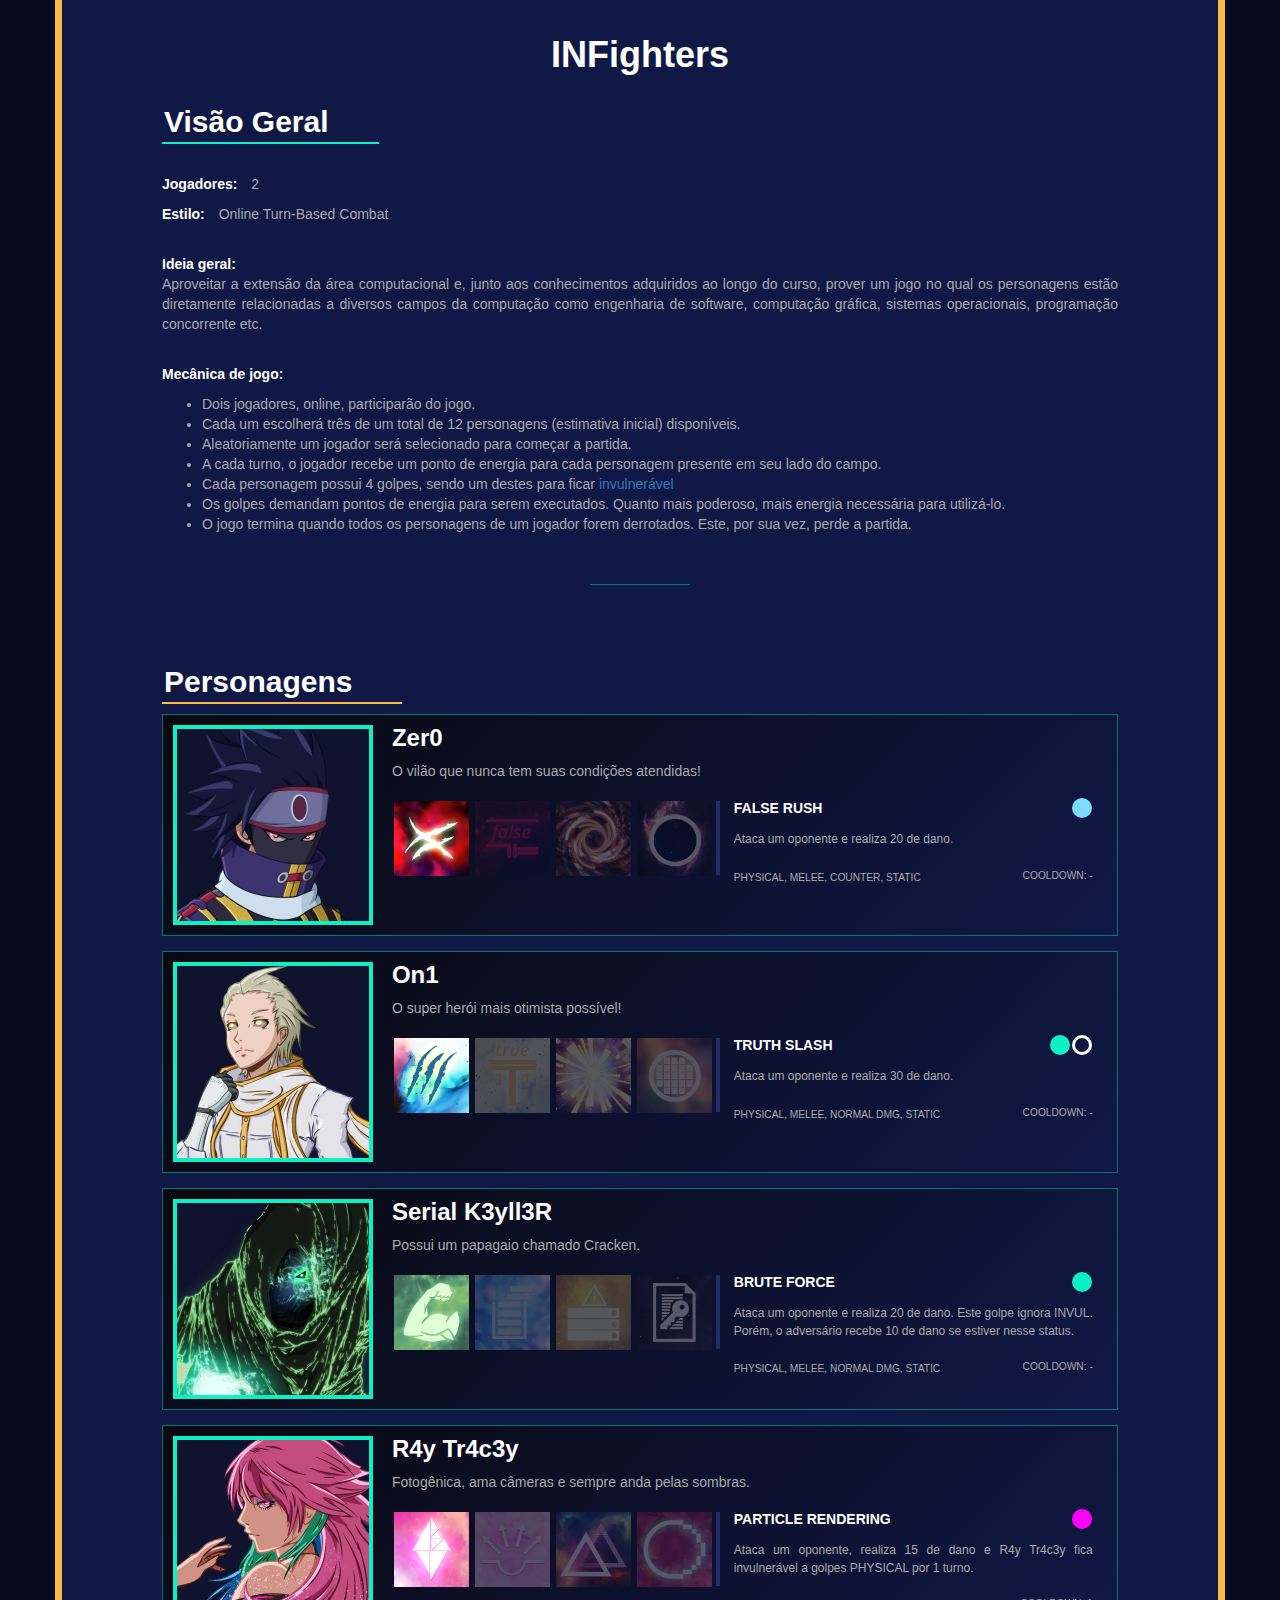
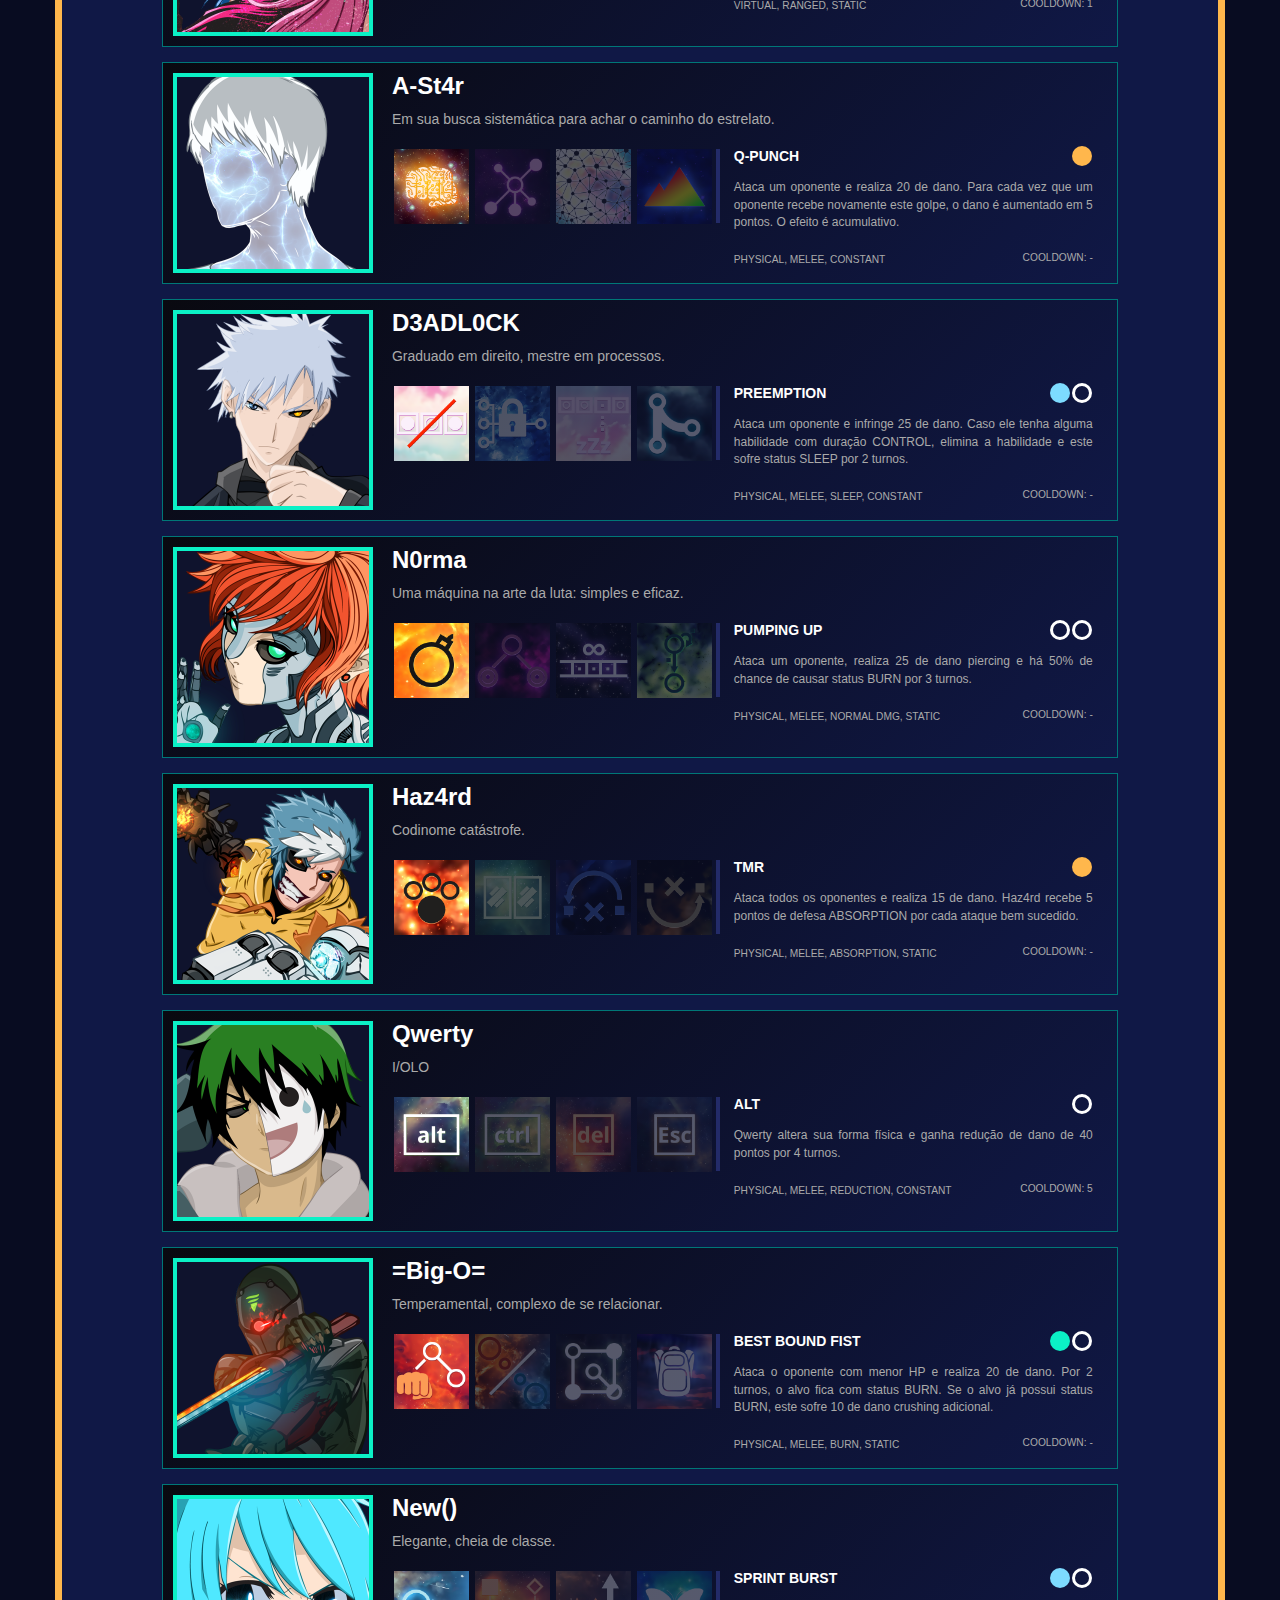
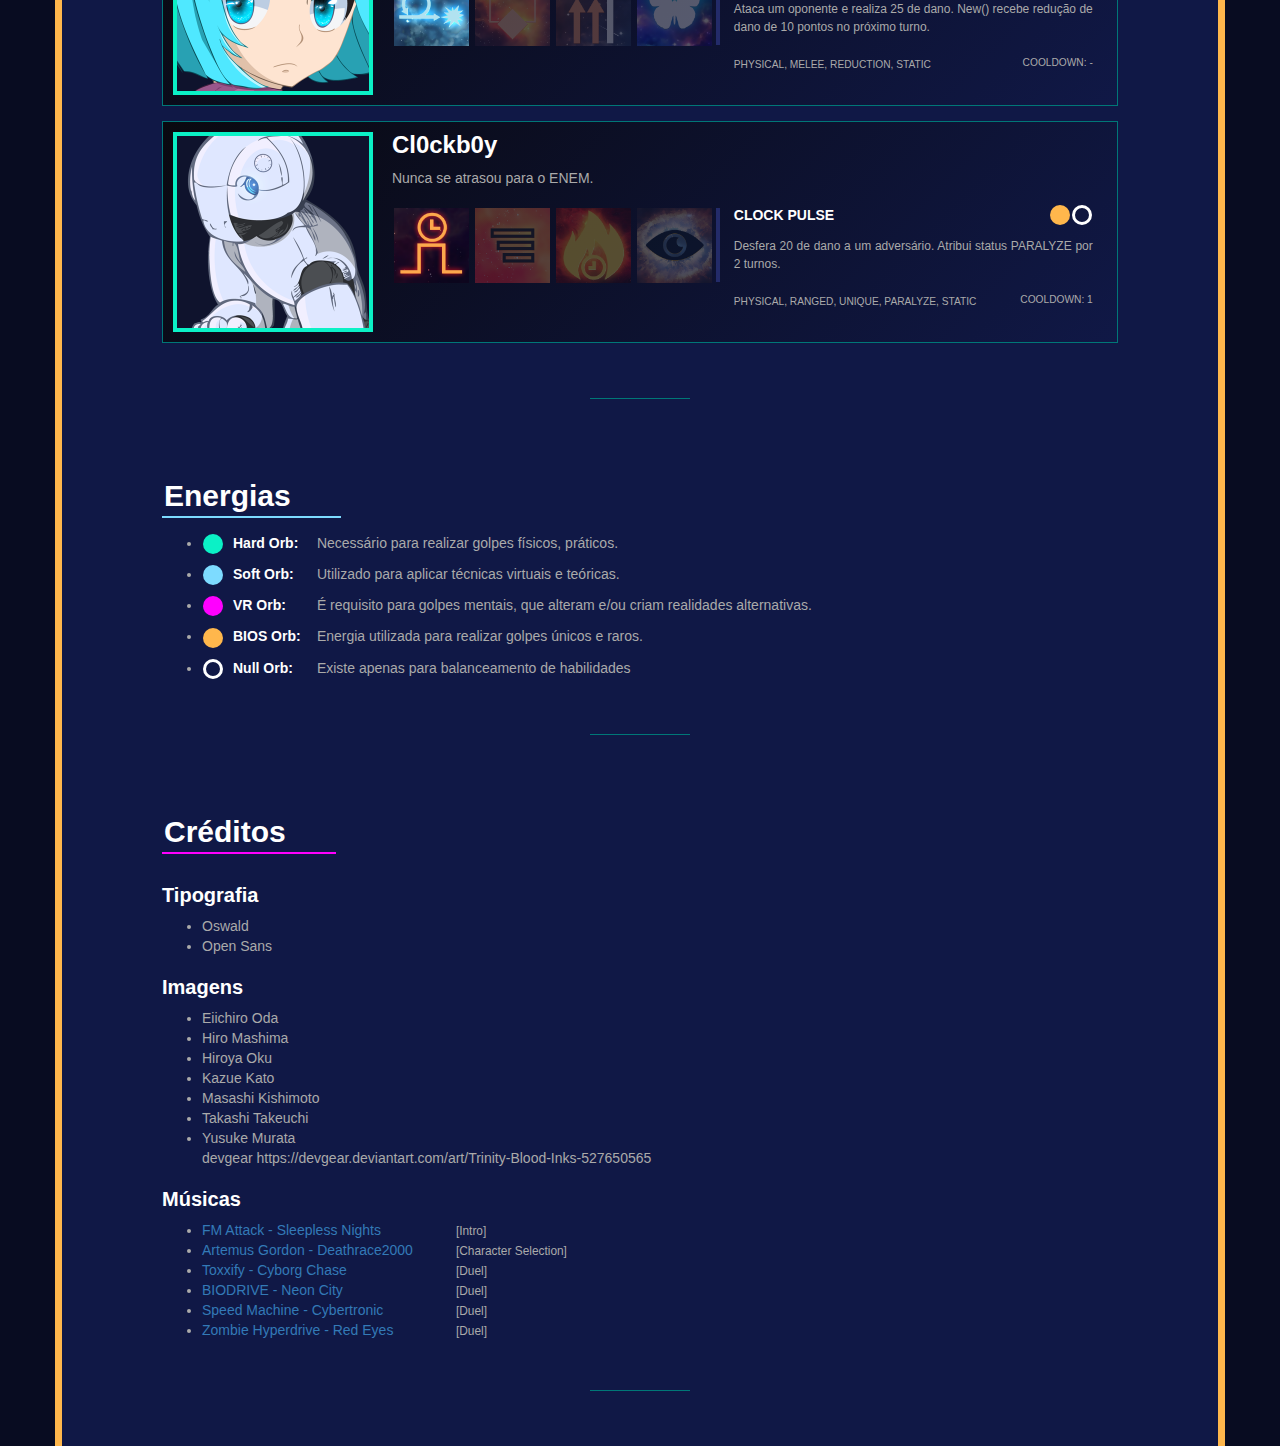
==== commit 7dd3f9b1: "Update wiki page" ====
--- a/web/index.html
+++ b/web/index.html
@@ -2,22 +2,25 @@
 <html>
 <head>
 	<title>INFighters</title>
+	<meta charset="utf-8">
 	<!-- css -->
 	<link rel="stylesheet" type="text/css" href="https://maxcdn.bootstrapcdn.com/bootstrap/3.3.7/css/bootstrap.min.css">
 	<style type="text/css">
 		html, body {
-			background: #f2f2fd;
+			background: #080c21;
 		}
 		.container {
-			background: #fff;
-			box-shadow: 0 0 2px rgba(0,0,0,0.3);
-			margin: 30px auto;
+			background: #101846;
+		    border-left: 7px solid #ffb74c;
+		    border-right: 7px solid #ffb74c;
+			margin: 0 auto;
 			padding: 15px 100px;
+			color: #aaa;
 		}
 		h1, h2, h3 { font-weight: bold; }
 		h2 {
 			display: inline-block;
-			color: #2b2b2b;
+			color: #fff;
 			padding: 0 50px 4px 2px;
 			border-bottom: 2px solid;
 		}
@@ -25,15 +28,34 @@
 		.blue { border-color: #7ddbff; }
 		.green { border-color: #0bf1c6; }
 		.orange { border-color: #ffb74c; }
-
+		hr {
+		    border-top: 1px solid #077;
+    		width: 100px;
+		}
+		#intro strong, #energias strong { 
+			color: #fff;
+			margin-right: 10px; 
+		}
 		.char-box {
 			padding: 10px;
 			border: 1px solid #ddd;
 			margin-bottom: 15px;
+			background: -webkit-linear-gradient(-45deg, #101846, #);
+		    background: -o-linear-gradient(-45deg, #101846, #090910);
+		    background: -moz-linear-gradient(-45deg, #101846, #090910);
+		    background: linear-gradient(-45deg, #101846, #090910);
+		    border: 1px solid #077;
 		}
 		.avatar {
 			display: inline-block;
 			vertical-align: top;
+			width: 200px;
+			height: 200px;
+		    background-color: #0f132d;
+			background-repeat: no-repeat;
+			background-position: top;
+		    background-size: cover;
+		    box-shadow: inset 0 0 0 4px #0bf1c6;
 		}
 		.information {
 			display: inline-block;
@@ -42,6 +64,7 @@
 		}
 		.information h3 {
 			margin-top: 0;
+			color: #fff;
 		}
 		.information h4 {
 			text-transform: uppercase;
@@ -59,24 +82,32 @@
 			background: #000;
 			margin: 0 2px;
 			width: 75px;
-			opacity: 0.7;
+			opacity: 0.3;
 		}
 		.nav-tabs { border: 0; }
 		.nav-tabs>li>a { 
 			padding: 0; 
 			border: 0 !important;
 		}
+		.nav>li>a:focus, .nav>li>a:hover {
+			background-color: #0bf1c6;
+    		border-radius: 0;
+		}
+		.nav-tabs>li.active>a, .nav-tabs>li.active>a:focus, .nav-tabs>li.active>a:hover { background: transparent;  }
 		.inner-left, .inner-right {
 			display: inline-block;
 			vertical-align: top;
 		}
-		.inner-left { border-right: 4px solid #ccc; }
+		.inner-left { border-right: 4px solid #232b69; }
 		.inner-right {
 		    width: calc(100% - 345px);
 			padding-left: 10px;
 			 
 		}
-		.inner-right h4 { margin: 0 0 15px; }
+		.inner-right h4 { 
+			color: #fff;
+			margin: 0 0 15px; 
+		}
 
 		.pink-orb { 
 			background: #f0f;
@@ -115,7 +146,8 @@
 			margin: 0 1px;
 		}
 		.null-orb { 
-			background: #000;
+			background: transparent;
+			border: 3px solid #fff;
 			width: 20px;
 			height: 20px;
 			display: inline-block;
@@ -143,8 +175,10 @@
 </head>
 <body>
 	<div class="container">
-		<h1 class="text-center">INFighters</h1>
+		<h1 class="text-center" style="color: #fff">INFighters</h1>
 		<section id="intro">
+			<h2 class="green"> Visão Geral </h2>
+			<br/><br/>
 			<p><strong>Jogadores:</strong> 2</p>
 			<p><strong>Estilo:</strong> Online Turn-Based Combat</p>
 			<br/>
@@ -165,30 +199,28 @@
 				<li> O jogo termina quando todos os personagens de um jogador forem derrotados. Este, por sua vez, perde a partida.</li>
 			</ul>
 
+			<br/>
 			<hr/>
 		</section>
 		
 		<br/>
 		<br/>
-		<br/>
 
 		<section id="personagens">
-			<h2 class="pink"> Personagens </h2>
+			<h2 class="orange"> Personagens </h2>
 
 			<!-- Zer0 -->
 			<div id="char-zer0" class="char-box">
-				<div class="avatar">
-					<img src="assets/chars/zer0.png">
-				</div>
+				<div class="avatar" style="background-image: url('assets/chars/zero.png');"></div>
 				<div class="information">
 					<h3> Zer0 </h3>
 					<p style="margin-bottom: 20px;"> O vilão que nunca tem suas condições atendidas! </p>
 					<div class="inner-left">
 						<ul class="nav nav-tabs moves">
-							<li class="active"><a data-toggle="tab" href="#zer0-1"><img src="assets/moves/zer0/01.png"></a></li>
-							<li><a data-toggle="tab" href="#zer0-2"><img src="assets/moves/zer0/01.png"></a></li>
-							<li><a data-toggle="tab" href="#zer0-3"><img src="assets/moves/zer0/01.png"></a></li>
-							<li><a data-toggle="tab" href="#zer0-4"><img src="assets/moves/zer0/01.png"></a></li>
+							<li class="active"><a data-toggle="tab" href="#zer0-1"><img src="assets/moves/zero/01.png"></a></li>
+							<li><a data-toggle="tab" href="#zer0-2"><img src="assets/moves/zero/02.png"></a></li>
+							<li><a data-toggle="tab" href="#zer0-3"><img src="assets/moves/zero/03.png"></a></li>
+							<li><a data-toggle="tab" href="#zer0-4"><img src="assets/moves/zero/04.png"></a></li>
 						</ul>
 					</div>
 					<div class="inner-right">
@@ -242,18 +274,16 @@
 
 			<!-- On1 -->
 			<div id="char-on1" class="char-box">
-				<div class="avatar">
-					<img src="assets/chars/zer0.png">
-				</div>
+				<div class="avatar" style="background-image: url('assets/chars/one.png');background-position-y: -30px;"></div>
 				<div class="information">
 					<h3> On1 </h3>
 					<p style="margin-bottom: 20px;"> O super herói mais otimista possível! </p>
 					<div class="inner-left">
 						<ul class="nav nav-tabs moves">
-							<li class="active"><a data-toggle="tab" href="#on1-1"><img src="assets/moves/zer0/01.png"></a></li>
-							<li><a data-toggle="tab" href="#on1-2"><img src="assets/moves/zer0/01.png"></a></li>
-							<li><a data-toggle="tab" href="#on1-3"><img src="assets/moves/zer0/01.png"></a></li>
-							<li><a data-toggle="tab" href="#on1-4"><img src="assets/moves/zer0/01.png"></a></li>
+							<li class="active"><a data-toggle="tab" href="#on1-1"><img src="assets/moves/one/01.png"></a></li>
+							<li><a data-toggle="tab" href="#on1-2"><img src="assets/moves/one/02.png"></a></li>
+							<li><a data-toggle="tab" href="#on1-3"><img src="assets/moves/one/03.png"></a></li>
+							<li><a data-toggle="tab" href="#on1-4"><img src="assets/moves/one/04.png"></a></li>
 						</ul>
 					</div>
 					<div class="inner-right">
@@ -307,18 +337,16 @@
 
 			<!-- Serial K3yll3R -->
 			<div id="char-serial" class="char-box">
-				<div class="avatar">
-					<img src="assets/chars/zer0.png">
-				</div>
+				<div class="avatar" style="background-image: url('assets/chars/serial-keyller.png');background-position-y: -65px;"></div>
 				<div class="information">
 					<h3> Serial K3yll3R </h3>
 					<p style="margin-bottom: 20px;"> Possui um papagaio chamado Cracken. </p>
 					<div class="inner-left">
 						<ul class="nav nav-tabs moves">
-							<li class="active"><a data-toggle="tab" href="#serial-1"><img src="assets/moves/zer0/01.png"></a></li>
-							<li><a data-toggle="tab" href="#serial-2"><img src="assets/moves/zer0/01.png"></a></li>
-							<li><a data-toggle="tab" href="#serial-3"><img src="assets/moves/zer0/01.png"></a></li>
-							<li><a data-toggle="tab" href="#serial-4"><img src="assets/moves/zer0/01.png"></a></li>
+							<li class="active"><a data-toggle="tab" href="#serial-1"><img src="assets/moves/serial_keyller/01.png"></a></li>
+							<li><a data-toggle="tab" href="#serial-2"><img src="assets/moves/serial_keyller/02.png"></a></li>
+							<li><a data-toggle="tab" href="#serial-3"><img src="assets/moves/serial_keyller/03.png"></a></li>
+							<li><a data-toggle="tab" href="#serial-4"><img src="assets/moves/serial_keyller/04.png"></a></li>
 						</ul>
 					</div>
 					<div class="inner-right">
@@ -372,18 +400,16 @@
 
 			<!-- R4y Trac3y -->
 			<div id="char-r4y" class="char-box">
-				<div class="avatar">
-					<img src="assets/chars/zer0.png">
-				</div>
+				<div class="avatar" style="background-image: url('assets/chars/ray-tracey.png');background-position-y: -30px;"></div>
 				<div class="information">
 					<h3> R4y Tr4c3y </h3>
 					<p style="margin-bottom: 20px;"> Fotogênica, ama câmeras e sempre anda pelas sombras. </p>
 					<div class="inner-left">
 						<ul class="nav nav-tabs moves">
-							<li class="active"><a data-toggle="tab" href="#r4y-1"><img src="assets/moves/zer0/01.png"></a></li>
-							<li><a data-toggle="tab" href="#r4y-2"><img src="assets/moves/zer0/01.png"></a></li>
-							<li><a data-toggle="tab" href="#r4y-3"><img src="assets/moves/zer0/01.png"></a></li>
-							<li><a data-toggle="tab" href="#r4y-4"><img src="assets/moves/zer0/01.png"></a></li>
+							<li class="active"><a data-toggle="tab" href="#r4y-1"><img src="assets/moves/ray_tracey/01.png"></a></li>
+							<li><a data-toggle="tab" href="#r4y-2"><img src="assets/moves/ray_tracey/02.png"></a></li>
+							<li><a data-toggle="tab" href="#r4y-3"><img src="assets/moves/ray_tracey/03.png"></a></li>
+							<li><a data-toggle="tab" href="#r4y-4"><img src="assets/moves/ray_tracey/04.png"></a></li>
 						</ul>
 					</div>
 					<div class="inner-right">
@@ -437,18 +463,16 @@
 
 			<!-- A-St4r -->
 			<div id="char-astar" class="char-box">
-				<div class="avatar">
-					<img src="assets/chars/zer0.png">
-				</div>
+				<div class="avatar" style="background-image: url('assets/chars/astar.png'); background-position-y: -12px;"></div>
 				<div class="information">
 					<h3> A-St4r </h3>
 					<p style="margin-bottom: 20px;"> Em sua busca sistemática para achar o caminho do estrelato. </p>
 					<div class="inner-left">
 						<ul class="nav nav-tabs moves">
-							<li class="active"><a data-toggle="tab" href="#astar-1"><img src="assets/moves/zer0/01.png"></a></li>
-							<li><a data-toggle="tab" href="#astar-2"><img src="assets/moves/zer0/01.png"></a></li>
-							<li><a data-toggle="tab" href="#astar-3"><img src="assets/moves/zer0/01.png"></a></li>
-							<li><a data-toggle="tab" href="#astar-4"><img src="assets/moves/zer0/01.png"></a></li>
+							<li class="active"><a data-toggle="tab" href="#astar-1"><img src="assets/moves/astar/01.png"></a></li>
+							<li><a data-toggle="tab" href="#astar-2"><img src="assets/moves/astar/02.png"></a></li>
+							<li><a data-toggle="tab" href="#astar-3"><img src="assets/moves/astar/03.png"></a></li>
+							<li><a data-toggle="tab" href="#astar-4"><img src="assets/moves/astar/04.png"></a></li>
 						</ul>
 					</div>
 					<div class="inner-right">
@@ -502,18 +526,16 @@
 
 			<!-- D3ADL0CK -->
 			<div id="char-deadlock" class="char-box">
-				<div class="avatar">
-					<img src="assets/chars/zer0.png">
-				</div>
+				<div class="avatar" style="background-image: url('assets/chars/deadlock.png');background-position-y: -15px;"></div>
 				<div class="information">
 					<h3> D3ADL0CK </h3>
 					<p style="margin-bottom: 20px;"> Graduado em direito, mestre em processos. </p>
 					<div class="inner-left">
 						<ul class="nav nav-tabs moves">
-							<li class="active"><a data-toggle="tab" href="#deadlock-1"><img src="assets/moves/zer0/01.png"></a></li>
-							<li><a data-toggle="tab" href="#deadlock-2"><img src="assets/moves/zer0/01.png"></a></li>
-							<li><a data-toggle="tab" href="#deadlock-3"><img src="assets/moves/zer0/01.png"></a></li>
-							<li><a data-toggle="tab" href="#deadlock-4"><img src="assets/moves/zer0/01.png"></a></li>
+							<li class="active"><a data-toggle="tab" href="#deadlock-1"><img src="assets/moves/deadlock/01.png"></a></li>
+							<li><a data-toggle="tab" href="#deadlock-2"><img src="assets/moves/deadlock/02.png"></a></li>
+							<li><a data-toggle="tab" href="#deadlock-3"><img src="assets/moves/deadlock/03.png"></a></li>
+							<li><a data-toggle="tab" href="#deadlock-4"><img src="assets/moves/deadlock/04.png"></a></li>
 						</ul>
 					</div>
 					<div class="inner-right">
@@ -568,18 +590,16 @@
 
 			<!-- N0rma -->
 			<div id="char-n0rma" class="char-box">
-				<div class="avatar">
-					<img src="assets/chars/zer0.png">
-				</div>
+				<div class="avatar" style="background-image: url('assets/chars/norma.png');background-position-y: -95px;"></div>
 				<div class="information">
 					<h3> N0rma </h3>
 					<p style="margin-bottom: 20px;"> Uma máquina na arte da luta: simples e eficaz. </p>
 					<div class="inner-left">
 						<ul class="nav nav-tabs moves">
-							<li class="active"><a data-toggle="tab" href="#n0rma-1"><img src="assets/moves/zer0/01.png"></a></li>
-							<li><a data-toggle="tab" href="#n0rma-2"><img src="assets/moves/zer0/01.png"></a></li>
-							<li><a data-toggle="tab" href="#n0rma-3"><img src="assets/moves/zer0/01.png"></a></li>
-							<li><a data-toggle="tab" href="#n0rma-4"><img src="assets/moves/zer0/01.png"></a></li>
+							<li class="active"><a data-toggle="tab" href="#n0rma-1"><img src="assets/moves/norma/01.png"></a></li>
+							<li><a data-toggle="tab" href="#n0rma-2"><img src="assets/moves/norma/02.png"></a></li>
+							<li><a data-toggle="tab" href="#n0rma-3"><img src="assets/moves/norma/03.png"></a></li>
+							<li><a data-toggle="tab" href="#n0rma-4"><img src="assets/moves/norma/04.png"></a></li>
 						</ul>
 					</div>
 					<div class="inner-right">
@@ -633,18 +653,16 @@
 
 			<!-- Haz4rd -->
 			<div id="char-haz4rd" class="char-box">
-				<div class="avatar">
-					<img src="assets/chars/zer0.png">
-				</div>
+				<div class="avatar" style="background-image: url('assets/chars/hazard.png');background-position-y: -25px;"></div>
 				<div class="information">
 					<h3> Haz4rd </h3>
 					<p style="margin-bottom: 20px;"> Codinome catástrofe. </p>
 					<div class="inner-left">
 						<ul class="nav nav-tabs moves">
-							<li class="active"><a data-toggle="tab" href="#haz4rd-1"><img src="assets/moves/zer0/01.png"></a></li>
-							<li><a data-toggle="tab" href="#haz4rd-2"><img src="assets/moves/zer0/01.png"></a></li>
-							<li><a data-toggle="tab" href="#haz4rd-3"><img src="assets/moves/zer0/01.png"></a></li>
-							<li><a data-toggle="tab" href="#haz4rd-4"><img src="assets/moves/zer0/01.png"></a></li>
+							<li class="active"><a data-toggle="tab" href="#haz4rd-1"><img src="assets/moves/hazard/01.png"></a></li>
+							<li><a data-toggle="tab" href="#haz4rd-2"><img src="assets/moves/hazard/02.png"></a></li>
+							<li><a data-toggle="tab" href="#haz4rd-3"><img src="assets/moves/hazard/03.png"></a></li>
+							<li><a data-toggle="tab" href="#haz4rd-4"><img src="assets/moves/hazard/04.png"></a></li>
 						</ul>
 					</div>
 					<div class="inner-right">
@@ -698,18 +716,16 @@
 
 			<!-- Qwerty -->
 			<div id="char-qwerty" class="char-box">
-				<div class="avatar">
-					<img src="assets/chars/zer0.png">
-				</div>
+				<div class="avatar" style="background-image: url('assets/chars/qwerty.png');background-position-y: -65px;"></div>
 				<div class="information">
 					<h3> Qwerty </h3>
 					<p style="margin-bottom: 20px;"> I/OLO </p>
 					<div class="inner-left">
 						<ul class="nav nav-tabs moves">
-							<li class="active"><a data-toggle="tab" href="#qwerty-1"><img src="assets/moves/zer0/01.png"></a></li>
-							<li><a data-toggle="tab" href="#qwerty-2"><img src="assets/moves/zer0/01.png"></a></li>
-							<li><a data-toggle="tab" href="#qwerty-3"><img src="assets/moves/zer0/01.png"></a></li>
-							<li><a data-toggle="tab" href="#qwerty-4"><img src="assets/moves/zer0/01.png"></a></li>
+							<li class="active"><a data-toggle="tab" href="#qwerty-1"><img src="assets/moves/qwerty/01.png"></a></li>
+							<li><a data-toggle="tab" href="#qwerty-2"><img src="assets/moves/qwerty/02.png"></a></li>
+							<li><a data-toggle="tab" href="#qwerty-3"><img src="assets/moves/qwerty/03.png"></a></li>
+							<li><a data-toggle="tab" href="#qwerty-4"><img src="assets/moves/qwerty/04.png"></a></li>
 						</ul>
 					</div>
 					<div class="inner-right">
@@ -763,18 +779,16 @@
 
 			<!-- =Big-O= -->
 			<div id="char-bigo" class="char-box">
-				<div class="avatar">
-					<img src="assets/chars/zer0.png">
-				</div>
+				<div class="avatar" style="background-image: url('assets/chars/big-o.png');"></div>
 				<div class="information">
 					<h3> =Big-O= </h3>
 					<p style="margin-bottom: 20px;"> Temperamental, complexo de se relacionar. </p>
 					<div class="inner-left">
 						<ul class="nav nav-tabs moves">
-							<li class="active"><a data-toggle="tab" href="#bigo-1"><img src="assets/moves/zer0/01.png"></a></li>
-							<li><a data-toggle="tab" href="#bigo-2"><img src="assets/moves/zer0/01.png"></a></li>
-							<li><a data-toggle="tab" href="#bigo-3"><img src="assets/moves/zer0/01.png"></a></li>
-							<li><a data-toggle="tab" href="#bigo-4"><img src="assets/moves/zer0/01.png"></a></li>
+							<li class="active"><a data-toggle="tab" href="#bigo-1"><img src="assets/moves/big_o/01.png"></a></li>
+							<li><a data-toggle="tab" href="#bigo-2"><img src="assets/moves/big_o/02.png"></a></li>
+							<li><a data-toggle="tab" href="#bigo-3"><img src="assets/moves/big_o/03.png"></a></li>
+							<li><a data-toggle="tab" href="#bigo-4"><img src="assets/moves/big_o/04.png"></a></li>
 						</ul>
 					</div>
 					<div class="inner-right">
@@ -830,18 +844,16 @@
 
 			<!-- New() -->
 			<div id="char-new" class="char-box">
-				<div class="avatar">
-					<img src="assets/chars/zer0.png">
-				</div>
+				<div class="avatar" style="background-image: url('assets/chars/new.png');background-position-y: -95px;"></div>
 				<div class="information">
 					<h3> New() </h3>
 					<p style="margin-bottom: 20px;"> Elegante, cheia de classe. </p>
 					<div class="inner-left">
 						<ul class="nav nav-tabs moves">
-							<li class="active"><a data-toggle="tab" href="#new-1"><img src="assets/moves/zer0/01.png"></a></li>
-							<li><a data-toggle="tab" href="#new-2"><img src="assets/moves/zer0/01.png"></a></li>
-							<li><a data-toggle="tab" href="#new-3"><img src="assets/moves/zer0/01.png"></a></li>
-							<li><a data-toggle="tab" href="#new-4"><img src="assets/moves/zer0/01.png"></a></li>
+							<li class="active"><a data-toggle="tab" href="#new-1"><img src="assets/moves/new/01.png"></a></li>
+							<li><a data-toggle="tab" href="#new-2"><img src="assets/moves/new/02.png"></a></li>
+							<li><a data-toggle="tab" href="#new-3"><img src="assets/moves/new/03.png"></a></li>
+							<li><a data-toggle="tab" href="#new-4"><img src="assets/moves/new/04.png"></a></li>
 						</ul>
 					</div>
 					<div class="inner-right">
@@ -895,18 +907,16 @@
 
 			<!-- Cl0ckb0y -->
 			<div id="char-new" class="char-box">
-				<div class="avatar">
-					<img src="assets/chars/zer0.png">
-				</div>
+				<div class="avatar" style="background-image: url('assets/chars/clockboy.png');background-position-y: -40px;"></div>
 				<div class="information">
 					<h3> Cl0ckb0y </h3>
 					<p style="margin-bottom: 20px;"> Nunca se atrasou para o ENEM. </p>
 					<div class="inner-left">
 						<ul class="nav nav-tabs moves">
-							<li class="active"><a data-toggle="tab" href="#clockboy-1"><img src="assets/moves/zer0/01.png"></a></li>
-							<li><a data-toggle="tab" href="#clockboy-2"><img src="assets/moves/zer0/01.png"></a></li>
-							<li><a data-toggle="tab" href="#clockboy-3"><img src="assets/moves/zer0/01.png"></a></li>
-							<li><a data-toggle="tab" href="#clockboy-4"><img src="assets/moves/zer0/01.png"></a></li>
+							<li class="active"><a data-toggle="tab" href="#clockboy-1"><img src="assets/moves/clockboy/01.png"></a></li>
+							<li><a data-toggle="tab" href="#clockboy-2"><img src="assets/moves/clockboy/02.png"></a></li>
+							<li><a data-toggle="tab" href="#clockboy-3"><img src="assets/moves/clockboy/03.png"></a></li>
+							<li><a data-toggle="tab" href="#clockboy-4"><img src="assets/moves/clockboy/04.png"></a></li>
 						</ul>
 					</div>
 					<div class="inner-right">
@@ -958,8 +968,8 @@
 				</div>
 			</div>
 		</section>
+		<br/>
 		<hr/>
-		<br/>
 		<br/>
 		<br/>
 
@@ -983,44 +993,34 @@
 				</li>
 			</ul>
 		</section>
+		<br/>
 		<hr/>
 		<br/>
 		<br/>
-		<br/>
-
-		<section id="termos">
-			<h2 class="orange"> Terminologias </h2>
-		</section>
-		<hr/>
-		<br/>
-		<br/>
-		<br/>
 
 		<section id="assets">
-			<h2 class="green"> Assets </h2>
-
-			<h3 style="font-size: 20px;"> UI / UX </h3>
+			<h2 class="pink"> Créditos </h2>
+
+			<h3 style="font-size: 20px;color:#fff;"> Tipografia </h3>
 			<ul>
-				<li><strong>Inspiração: </strong> Synthwave 80's Visuals e Metro Design </li>
-				<li><strong>Paleta de Cores:</strong></li>
+				<li> Oswald </li>
+				<li> Open Sans </li>
 			</ul>
-			<div class="paleta">
-			to do..
-			</div>
-
-			<h3 style="font-size: 20px;"> Tipografia </h3>
+
+			<h3 style="font-size: 20px;color:#fff;"> Imagens </h3>
 			<ul>
-				<li> to do... </li>
+				<li> Eiichiro Oda </li>
+				<li> Hiro Mashima </li>
+				<li> Hiroya Oku </li>
+				<li> Kazue Kato </li>
+				<li> Masashi Kishimoto </li>
+				<li> Takashi Takeuchi </li>
+				<li> Yusuke Murata </li>
+				devgear https://devgear.deviantart.com/art/Trinity-Blood-Inks-527650565
+
 			</ul>
 
-			<h3 style="font-size: 20px;"> Imagens </h3>
-			<ul>
-				<li> Linearts base obtidos de mangás </li>
-				<li> Edição posterior de traçado </li>
-				<li> Pintura digitalizada </li>
-			</ul>
-
-			<h3 style="font-size: 20px;"> Músicas </h3>
+			<h3 style="font-size: 20px;color:#fff;"> Músicas </h3>
 			<ul>
 				<li>
 					<span style="display: inline-block; width: 250px;"> 
@@ -1060,50 +1060,10 @@
 				</li>
 			</ul>
 		</section>
+		<br/>
 		<hr/>
 		<br/>
-		<br/>
-		<br/>
 		
-		<section id="releases">
-			<h2 class="green"> Releases </h2>
-
-			<h3 style="font-size: 20px;"> 06/10/17 </h3>
-			<ul>
-				<li>- </li>
-				<li>-</li>
-			</ul>
-
-			<h3 style="font-size: 20px;"> 27/10/17 </h3>
-			<ul>
-				<li>- </li>
-				<li>-</li>
-			</ul>
-
-			<h3 style="font-size: 20px;"> 10/11/17 </h3>
-			<ul>
-				<li>- </li>
-				<li>-</li>
-			</ul>
-
-			<h3 style="font-size: 20px;"> 08/12/17 </h3>
-			<ul>
-				<li>- </li>
-				<li>-</li>
-			</ul>
-
-			<h3 style="font-size: 20px;"> 05/01/18 </h3>
-			<ul>
-				<li>- </li>
-				<li>-</li>
-			</ul>
-
-			<h3 style="font-size: 20px;"> 19/01/18 </h3>
-			<ul>
-				<li>- </li>
-				<li>-</li>
-			</ul>			
-		</section>
 	</div>
 </body>
 </html>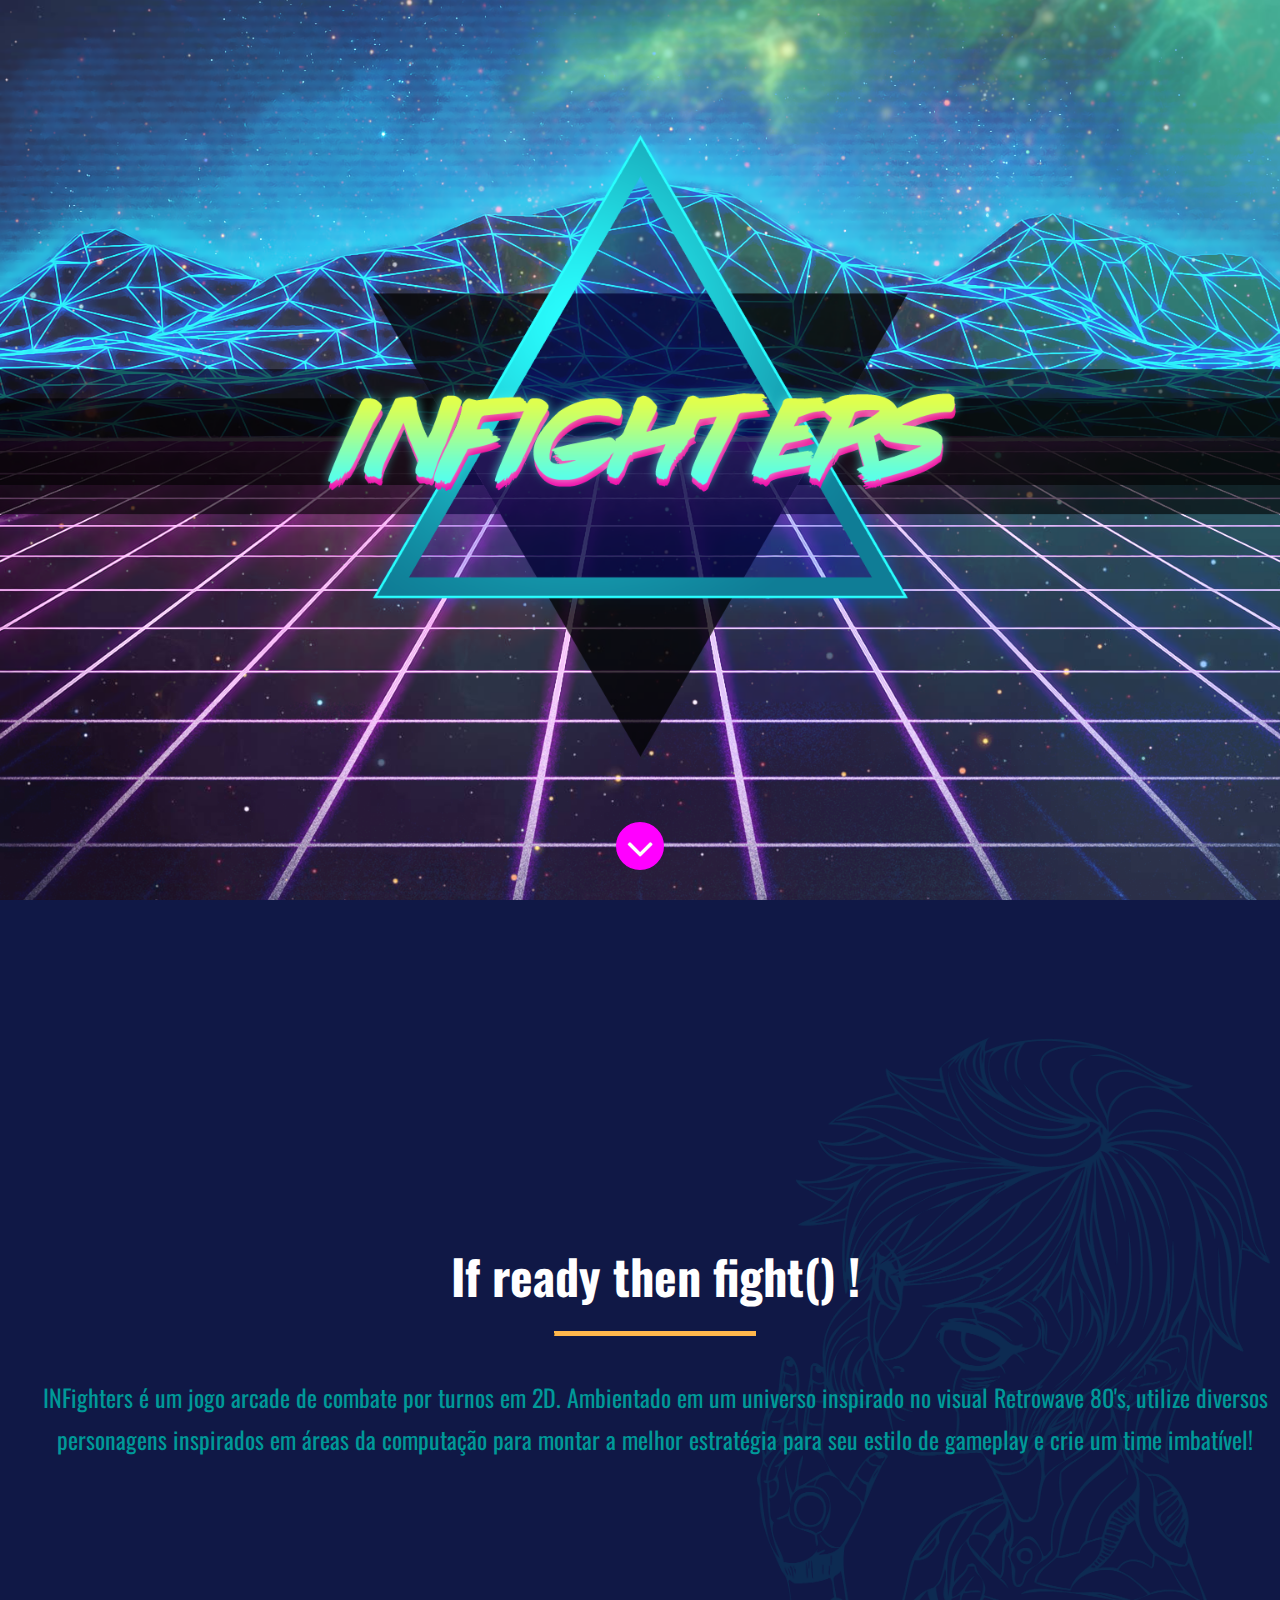
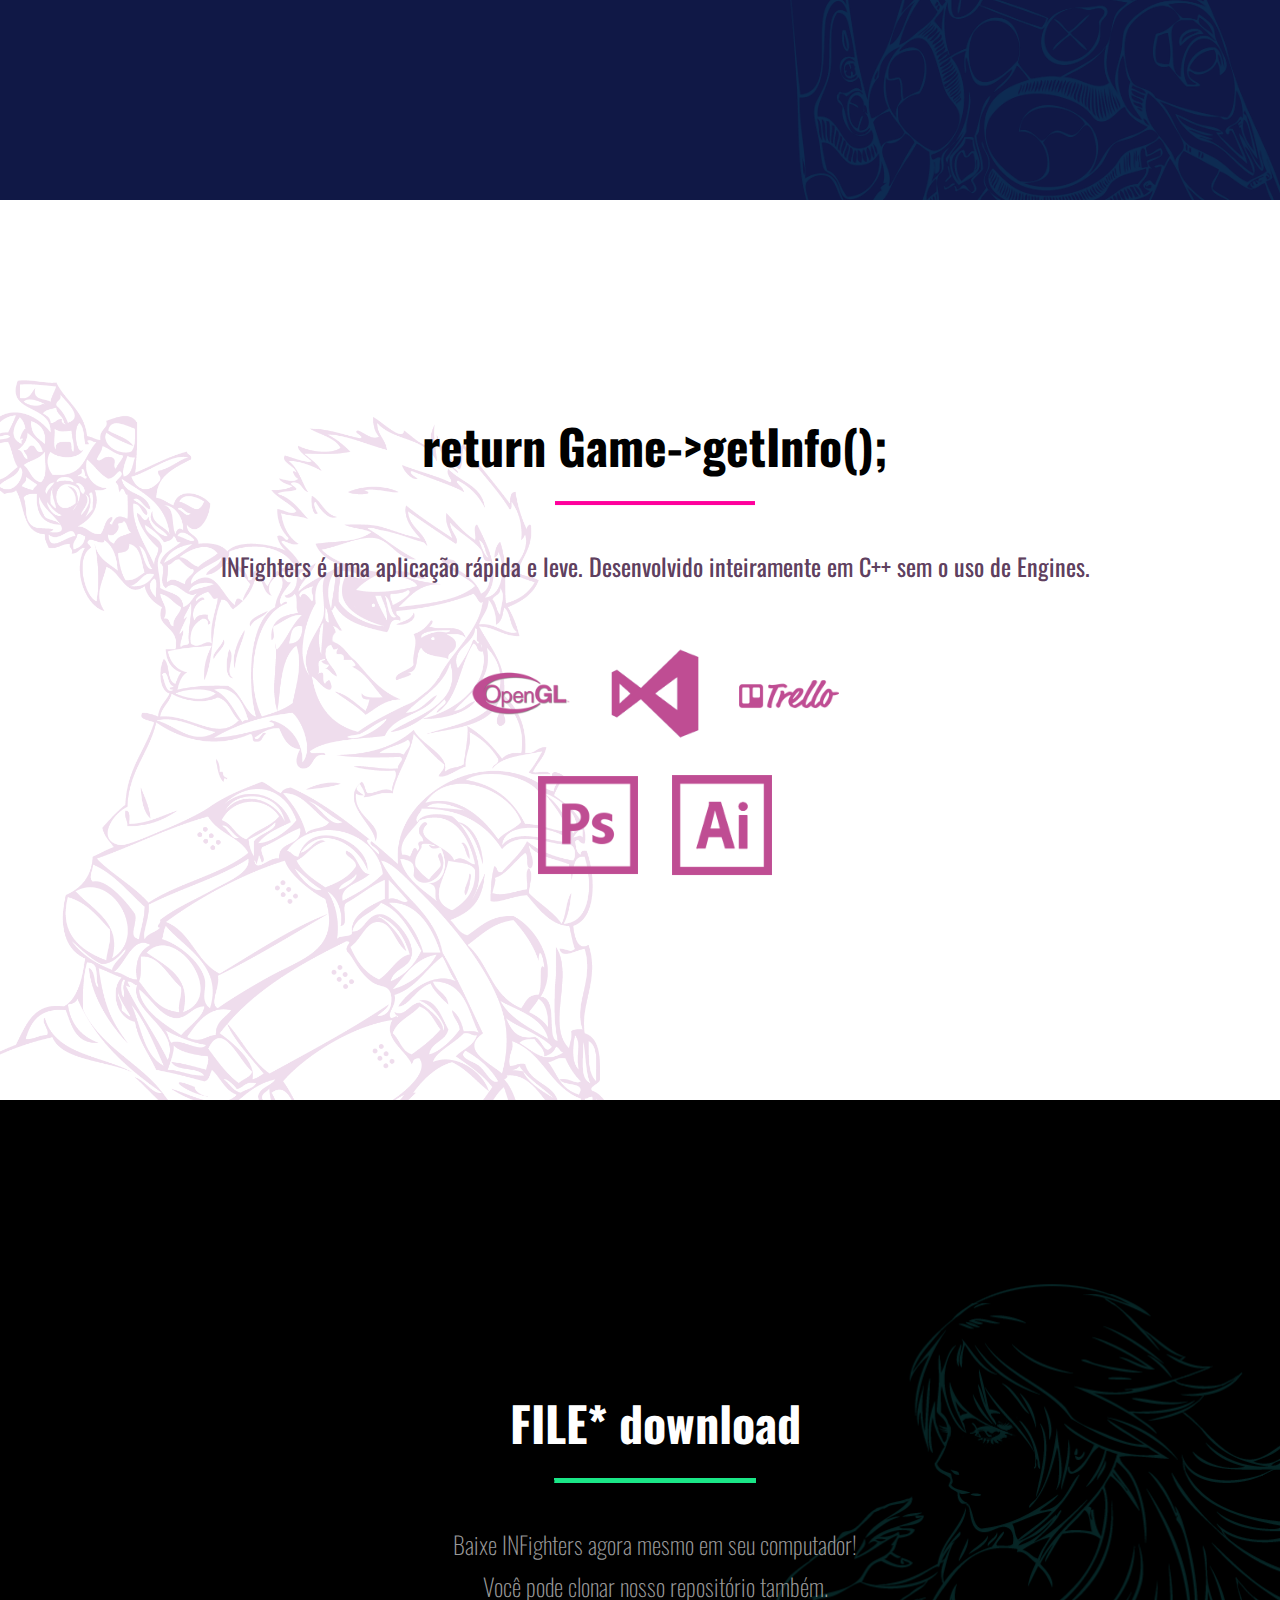
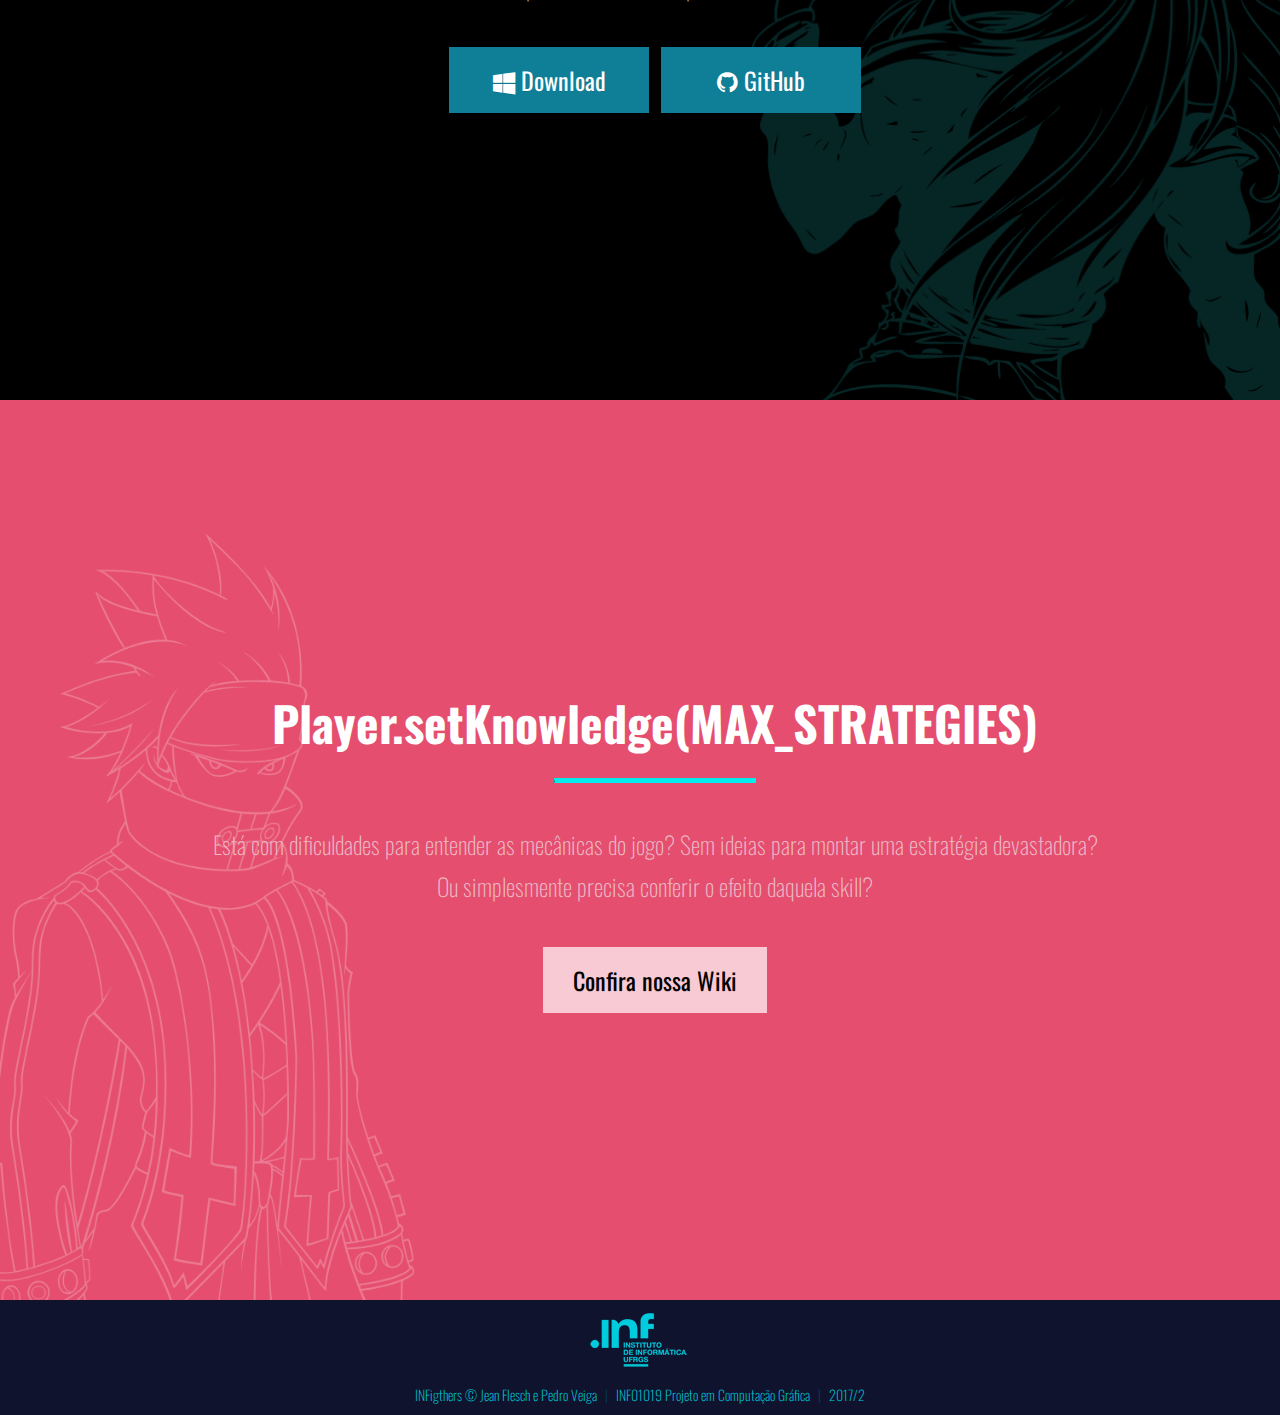
==== commit e864a9ef: "Add Landing Page for game" ====
--- a/web/index.html
+++ b/web/index.html
@@ -1,1069 +1,95 @@
 <!DOCTYPE html>
-<html>
+<html class="black">
 <head>
-	<title>INFighters</title>
-	<meta charset="utf-8">
-	<!-- css -->
-	<link rel="stylesheet" type="text/css" href="https://maxcdn.bootstrapcdn.com/bootstrap/3.3.7/css/bootstrap.min.css">
-	<style type="text/css">
-		html, body {
-			background: #080c21;
-		}
-		.container {
-			background: #101846;
-		    border-left: 7px solid #ffb74c;
-		    border-right: 7px solid #ffb74c;
-			margin: 0 auto;
-			padding: 15px 100px;
-			color: #aaa;
-		}
-		h1, h2, h3 { font-weight: bold; }
-		h2 {
-			display: inline-block;
-			color: #fff;
-			padding: 0 50px 4px 2px;
-			border-bottom: 2px solid;
-		}
-		.pink { border-color: #f0f; }
-		.blue { border-color: #7ddbff; }
-		.green { border-color: #0bf1c6; }
-		.orange { border-color: #ffb74c; }
-		hr {
-		    border-top: 1px solid #077;
-    		width: 100px;
-		}
-		#intro strong, #energias strong { 
-			color: #fff;
-			margin-right: 10px; 
-		}
-		.char-box {
-			padding: 10px;
-			border: 1px solid #ddd;
-			margin-bottom: 15px;
-			background: -webkit-linear-gradient(-45deg, #101846, #);
-		    background: -o-linear-gradient(-45deg, #101846, #090910);
-		    background: -moz-linear-gradient(-45deg, #101846, #090910);
-		    background: linear-gradient(-45deg, #101846, #090910);
-		    border: 1px solid #077;
-		}
-		.avatar {
-			display: inline-block;
-			vertical-align: top;
-			width: 200px;
-			height: 200px;
-		    background-color: #0f132d;
-			background-repeat: no-repeat;
-			background-position: top;
-		    background-size: cover;
-		    box-shadow: inset 0 0 0 4px #0bf1c6;
-		}
-		.information {
-			display: inline-block;
-			margin-left: 15px;
-			width: calc(100% - 220px);
-		}
-		.information h3 {
-			margin-top: 0;
-			color: #fff;
-		}
-		.information h4 {
-			text-transform: uppercase;
-			font-size: 14px;
-			font-weight: bold;
-		}
-		.information .tab-pane p {
-			font-size: 12px;
-			margin: 0;
-		}
-		.information .nav-tabs.moves li.active a img {
-			opacity: 1;
-		}
-		.information .nav-tabs.moves li a img {
-			background: #000;
-			margin: 0 2px;
-			width: 75px;
-			opacity: 0.3;
-		}
-		.nav-tabs { border: 0; }
-		.nav-tabs>li>a { 
-			padding: 0; 
-			border: 0 !important;
-		}
-		.nav>li>a:focus, .nav>li>a:hover {
-			background-color: #0bf1c6;
-    		border-radius: 0;
-		}
-		.nav-tabs>li.active>a, .nav-tabs>li.active>a:focus, .nav-tabs>li.active>a:hover { background: transparent;  }
-		.inner-left, .inner-right {
-			display: inline-block;
-			vertical-align: top;
-		}
-		.inner-left { border-right: 4px solid #232b69; }
-		.inner-right {
-		    width: calc(100% - 345px);
-			padding-left: 10px;
-			 
-		}
-		.inner-right h4 { 
-			color: #fff;
-			margin: 0 0 15px; 
-		}
-
-		.pink-orb { 
-			background: #f0f;
-			width: 20px;
-			height: 20px;
-			display: inline-block;
-			border-radius: 50%;
-			vertical-align: middle;
-			margin: 0 1px;
-		}
-		.blue-orb { 
-			background: #7ddbff;
-			width: 20px;
-			height: 20px;
-			display: inline-block;
-			border-radius: 50%;
-			vertical-align: middle;
-			margin: 0 1px;
-		}
-		.green-orb { 
-			background: #0bf1c6;
-			width: 20px;
-			height: 20px;
-			display: inline-block;
-			border-radius: 50%;
-			vertical-align: middle;
-			margin: 0 1px;
-		}
-		.orange-orb { 
-			background: #ffb74c;
-			width: 20px;
-			height: 20px;
-			display: inline-block;
-			border-radius: 50%;
-			vertical-align: middle;
-			margin: 0 1px;
-		}
-		.null-orb { 
-			background: transparent;
-			border: 3px solid #fff;
-			width: 20px;
-			height: 20px;
-			display: inline-block;
-			border-radius: 50%;
-			vertical-align: middle;
-			margin: 0 1px;
-		}
-		h4 span {
-			float: right;
-			position: relative;
-			top: -3px;
-		}
-		.information .tab-pane p.mgb-desc {
-			text-align: justify;
-			margin-bottom: 20px;
-		}
-		.description {
-			text-transform: uppercase;
-		}
-	</style>
-
-	<!-- js -->
-	<script src="https://ajax.googleapis.com/ajax/libs/jquery/3.2.1/jquery.min.js"></script>
-	<script src="https://maxcdn.bootstrapcdn.com/bootstrap/3.3.7/js/bootstrap.min.js"></script>
+	<title> INFighters </title>
+	<link href="https://fonts.googleapis.com/css?family=Oswald:300,400,700" rel="stylesheet">
+	<link href="https://maxcdn.bootstrapcdn.com/font-awesome/4.7.0/css/font-awesome.min.css" rel="stylesheet">
+	<script src="https://code.jquery.com/jquery-3.2.1.min.js" integrity="sha256-hwg4gsxgFZhOsEEamdOYGBf13FyQuiTwlAQgxVSNgt4=" crossorigin="anonymous"></script>
+	<link rel="stylesheet" type="text/css" href="style.css">
 </head>
 <body>
-	<div class="container">
-		<h1 class="text-center" style="color: #fff">INFighters</h1>
-		<section id="intro">
-			<h2 class="green"> Visão Geral </h2>
-			<br/><br/>
-			<p><strong>Jogadores:</strong> 2</p>
-			<p><strong>Estilo:</strong> Online Turn-Based Combat</p>
-			<br/>
-			
-			<p class="text-justify">
-				<strong>Ideia geral:</strong><br/>
-				Aproveitar a extensão da área computacional e, junto aos conhecimentos adquiridos ao longo do curso, prover um jogo no qual os personagens estão diretamente relacionadas a diversos campos da computação como engenharia de software, computação gráfica, sistemas operacionais, programação concorrente etc.
-			</p>
-			<br/>
-			<p><strong>Mecânica de jogo:</strong></p>
-			<ul>
-				<li> Dois jogadores, online, participarão do jogo. </li>
-				<li> Cada um escolherá três de um total de 12 personagens (estimativa inicial) disponíveis. </li>
-				<li> Aleatoriamente um jogador será selecionado para começar a partida. </li>
-				<li> A cada turno, o jogador recebe um ponto de energia para cada personagem presente em seu lado do campo.</li>
-				<li> Cada personagem possui 4 golpes, sendo um destes para ficar <a href="#invulneravel-link">invulnerável</a></li>
-				<li> Os golpes demandam pontos de energia para serem executados. Quanto mais poderoso, mais energia necessária para utilizá-lo.</li>
-				<li> O jogo termina quando todos os personagens de um jogador forem derrotados. Este, por sua vez, perde a partida.</li>
-			</ul>
+	<div id="wrap">
+		<section id="banner">
+			<div class="text-center">
+				<span class="fa fa-angle-down anchor"></span>
+			</div>
+		</section>
+		<section id="about">
+			<div class="container">
+				<h1 class="text-center"> If ready then fight() !</h1>
+				<hr style="border-color:#ffb74c;">
+				<p>
+					INFighters é um jogo arcade de combate por turnos em 2D. Ambientado em um universo inspirado no visual Retrowave 80's, utilize diversos personagens inspirados em áreas da computação para montar a melhor estratégia para seu estilo de gameplay e crie um time imbatível!
+				</p>
+			</div>
+		</section>
+		<section id="data">
+			<div class="container">
+				<h1 class="text-center"> return Game->getInfo();</h1>
+				<hr style="border-color:#ff009c;">
+				
+				<p>
+					INFighters é uma aplicação rápida e leve. Desenvolvido inteiramente em C++ sem o uso de Engines.
+				</p>
 
-			<br/>
-			<hr/>
-		</section>
-		
-		<br/>
-		<br/>
-
-		<section id="personagens">
-			<h2 class="orange"> Personagens </h2>
-
-			<!-- Zer0 -->
-			<div id="char-zer0" class="char-box">
-				<div class="avatar" style="background-image: url('assets/chars/zero.png');"></div>
-				<div class="information">
-					<h3> Zer0 </h3>
-					<p style="margin-bottom: 20px;"> O vilão que nunca tem suas condições atendidas! </p>
-					<div class="inner-left">
-						<ul class="nav nav-tabs moves">
-							<li class="active"><a data-toggle="tab" href="#zer0-1"><img src="assets/moves/zero/01.png"></a></li>
-							<li><a data-toggle="tab" href="#zer0-2"><img src="assets/moves/zero/02.png"></a></li>
-							<li><a data-toggle="tab" href="#zer0-3"><img src="assets/moves/zero/03.png"></a></li>
-							<li><a data-toggle="tab" href="#zer0-4"><img src="assets/moves/zero/04.png"></a></li>
-						</ul>
-					</div>
-					<div class="inner-right">
-						<div class="tab-content">
-							<div id="zer0-1" class="tab-pane in active">
-								<h4> False Rush <span class="blue-orb"></span></h4>
-								<p class="mgb-desc"> 
-									Ataca um oponente e realiza 20 de dano.
-								</p>
-								<p>
-									<small class="description">Physical, Melee, Counter, Static</small>									
-									<small class="description pull-right ">Cooldown: -</small>
-								</p>
-							</div>
-							<div id="zer0-2" class="tab-pane">
-								<h4> Contradiction <span class="pink-orb"></span></h4>
-								<p class="mgb-desc"> 
-									Marca um adversário e, se no próximo ele realizar um ataque em Zer0, seu golpe é negado, sofre 20 de dano e recebe status Paralyze por 1 turno.
-								</p>
-								<p>
-									<small class="description">Mental, Ranged, Counter, Paralyze, Control</small>									
-									<small class="description pull-right ">Cooldown: -</small>
-								</p>	
-							</div>
-							<div id="zer0-3" class="tab-pane">
-								<h4> Requiem Zero <span class="orange-orb"></span><span class="orange-orb"></span></h4>
-								<p class="mgb-desc">
-									Cria uma atmosfera negativa no campo de batalha. <em>False Rush</em> e <em>Contradiction</em> acertam todos os adversários durante 3 turnos.
-								</p>
-								
-								<p>
-									<small class="description">Virtual, Ranged, Unique, Static</small>									
-									<small class="description pull-right ">Cooldown: 5</small>
-								</p>		
-							</div>
-							<div id="zer0-4" class="tab-pane">
-								<h4> Void Barrier <span class="null-orb"></span></h4>
-								<p class="mgb-desc">
-									Utilizando uma barreira criada após um vácuo, Zer0 fica invulnerável por 1 turno.
-								</p>
-								
-								<p>
-									<small class="description">Virtual, Ranged, INV, Static</small>									
-									<small class="description pull-right ">Cooldown: 4</small>
-								</p>								
-							</div>
-						</div>
-					</div>
-				</div>
-			</div>
-
-			<!-- On1 -->
-			<div id="char-on1" class="char-box">
-				<div class="avatar" style="background-image: url('assets/chars/one.png');background-position-y: -30px;"></div>
-				<div class="information">
-					<h3> On1 </h3>
-					<p style="margin-bottom: 20px;"> O super herói mais otimista possível! </p>
-					<div class="inner-left">
-						<ul class="nav nav-tabs moves">
-							<li class="active"><a data-toggle="tab" href="#on1-1"><img src="assets/moves/one/01.png"></a></li>
-							<li><a data-toggle="tab" href="#on1-2"><img src="assets/moves/one/02.png"></a></li>
-							<li><a data-toggle="tab" href="#on1-3"><img src="assets/moves/one/03.png"></a></li>
-							<li><a data-toggle="tab" href="#on1-4"><img src="assets/moves/one/04.png"></a></li>
-						</ul>
-					</div>
-					<div class="inner-right">
-						<div class="tab-content">
-							<div id="on1-1" class="tab-pane in active">
-								<h4> Truth Slash <span class="null-orb"></span><span class="green-orb"></span></h4>
-								<p class="mgb-desc"> 
-									Ataca um oponente e realiza 30 de dano.
-								</p>
-								<p>
-									<small class="description">Physical, Melee, Normal Dmg, Static</small>									
-									<small class="description pull-right ">Cooldown: -</small>
-								</p>
-							</div>
-							<div id="on1-2" class="tab-pane">
-								<h4> Tautology <span class="null-orb"></span><span class="pink-orb"></span></h4>
-								<p class="mgb-desc"> 
-									Ataca um inimigo e realiza 15 de dano piercing. Se, no próximo turno, o adversário utilizar qualquer habilidade, sofrerá 15 de dano crushing.
-								</p>
-								<p>
-									<small class="description">Mental, Ranged, Piercing, Static</small>									
-									<small class="description pull-right ">Cooldown: 1</small>
-								</p>	
-							</div>
-							<div id="on1-3" class="tab-pane">
-								<h4> Axiom One <span class="orange-orb"></span></h4>
-								<p class="mgb-desc">
-									On1 canaliza sua positividade e aumenta suas habilidades. Por 3 turnos, On1 tem redução de dano de 15% e <em>Truth Slash</em> e <em>Tautology</em> gastam uma energia a menos.
-								</p>
-								
-								<p>
-									<small class="description">Physical, Melee, Unique, Status, Reduction, Static</small>									
-									<small class="description pull-right ">Cooldown: 4</small>
-								</p>		
-							</div>
-							<div id="on1-4" class="tab-pane">
-								<h4> True Endurance <span class="null-orb"></span></h4>
-								<p class="mgb-desc">
-									Concentrando toda sua energia positiva, On1 obtém uma defesa absoluta e fica invulnerável por 1 turno.
-								</p>
-								
-								<p>
-									<small class="description">Physical, Melee, INV, Static</small>									
-									<small class="description pull-right ">Cooldown: 4</small>
-								</p>								
-							</div>
-						</div>
-					</div>
-				</div>
-			</div>
-
-			<!-- Serial K3yll3R -->
-			<div id="char-serial" class="char-box">
-				<div class="avatar" style="background-image: url('assets/chars/serial-keyller.png');background-position-y: -65px;"></div>
-				<div class="information">
-					<h3> Serial K3yll3R </h3>
-					<p style="margin-bottom: 20px;"> Possui um papagaio chamado Cracken. </p>
-					<div class="inner-left">
-						<ul class="nav nav-tabs moves">
-							<li class="active"><a data-toggle="tab" href="#serial-1"><img src="assets/moves/serial_keyller/01.png"></a></li>
-							<li><a data-toggle="tab" href="#serial-2"><img src="assets/moves/serial_keyller/02.png"></a></li>
-							<li><a data-toggle="tab" href="#serial-3"><img src="assets/moves/serial_keyller/03.png"></a></li>
-							<li><a data-toggle="tab" href="#serial-4"><img src="assets/moves/serial_keyller/04.png"></a></li>
-						</ul>
-					</div>
-					<div class="inner-right">
-						<div class="tab-content">
-							<div id="serial-1" class="tab-pane in active">
-								<h4> Brute Force <span class="green-orb"></span></h4>
-								<p class="mgb-desc"> 
-									Ataca um oponente e realiza 20 de dano. Este golpe ignora INVUL. Porém, o adversário recebe 10 de dano se estiver nesse status.
-								</p>
-								<p>
-									<small class="description">Physical, Melee, Normal Dmg, Static</small>									
-									<small class="description pull-right ">Cooldown: -</small>
-								</p>
-							</div>
-							<div id="serial-2" class="tab-pane">
-								<h4> Buffer Overflow <span class="blue-orb"></span></h4>
-								<p class="mgb-desc"> 
-									Infringe 15 de dano piercing a um oponente e adiciona status STUN por 1 turno.
-								</p>
-								<p>
-									<small class="description">Mental, Ranged, Piercing, Static</small>									
-									<small class="description pull-right ">Cooldown: 1</small>
-								</p>	
-							</div>
-							<div id="serial-3" class="tab-pane">
-								<h4> DDOS Attack <span class="null-orb"></span><span class="null-orb"></span></h4>
-								<p class="mgb-desc">
-									Todos os adversários recebem status PARALYZE por 3 turnos.
-								</p>
-								
-								<p>
-									<small class="description">Physical, Ranged, Paralyze, Static</small>									
-									<small class="description pull-right ">Cooldown: 3</small>
-								</p>		
-							</div>
-							<div id="serial-4" class="tab-pane">
-								<h4> Encryption <span class="null-orb"></span></h4>
-								<p class="mgb-desc">
-									Envolto por uma densa camada encriptada, Serial K3yll3R fica invulnerável por 1 turno.
-								</p>
-								
-								<p>
-									<small class="description">Physical, Melee, INV, Static</small>									
-									<small class="description pull-right ">Cooldown: 4</small>
-								</p>								
-							</div>
-						</div>
-					</div>
-				</div>
-			</div>
-
-			<!-- R4y Trac3y -->
-			<div id="char-r4y" class="char-box">
-				<div class="avatar" style="background-image: url('assets/chars/ray-tracey.png');background-position-y: -30px;"></div>
-				<div class="information">
-					<h3> R4y Tr4c3y </h3>
-					<p style="margin-bottom: 20px;"> Fotogênica, ama câmeras e sempre anda pelas sombras. </p>
-					<div class="inner-left">
-						<ul class="nav nav-tabs moves">
-							<li class="active"><a data-toggle="tab" href="#r4y-1"><img src="assets/moves/ray_tracey/01.png"></a></li>
-							<li><a data-toggle="tab" href="#r4y-2"><img src="assets/moves/ray_tracey/02.png"></a></li>
-							<li><a data-toggle="tab" href="#r4y-3"><img src="assets/moves/ray_tracey/03.png"></a></li>
-							<li><a data-toggle="tab" href="#r4y-4"><img src="assets/moves/ray_tracey/04.png"></a></li>
-						</ul>
-					</div>
-					<div class="inner-right">
-						<div class="tab-content">
-							<div id="r4y-1" class="tab-pane in active">
-								<h4> Particle Rendering <span class="pink-orb"></span></h4>
-								<p class="mgb-desc"> 
-									Ataca um oponente, realiza 15 de dano e R4y Tr4c3y fica invulnerável a golpes PHYSICAL por 1 turno.
-								</p>
-								<p>
-									<small class="description">Virtual, Ranged, Static</small>									
-									<small class="description pull-right ">Cooldown: 1</small>
-								</p>
-							</div>
-							<div id="r4y-2" class="tab-pane">
-								<h4> Diffuse Reflection <span class="null-orb"></span><span class="pink-orb"></span></h4>
-								<p class="mgb-desc"> 
-									Por 1 turno, todos os aliados recebem REFLEX DEFENSE.
-								</p>
-								<p>
-									<small class="description">Mental, Ranged, REFLEX, Static</small>									
-									<small class="description pull-right ">Cooldown: 3</small>
-								</p>	
-							</div>
-							<div id="r4y-3" class="tab-pane">
-								<h4> Dynamic Frustum Attack <span class="null-orb"></span><span class="null-orb"></span><span class="pink-orb"></span></h4>
-								<p class="mgb-desc">
-									Aplica um golpe em todos os inimigos e realiza 35 de dano normal.
-								</p>
-								
-								<p>
-									<small class="description">Virtual, Ranged, Static</small>									
-									<small class="description pull-right ">Cooldown: 1</small>
-								</p>		
-							</div>
-							<div id="r4y-4" class="tab-pane">
-								<h4> Rasterization <span class="null-orb"></span></h4>
-								<p class="mgb-desc">
-									Usando suas técnicas de computação gráfica, R4y Tr4c3y fica invulnerável por 1 turno.
-								</p>
-								
-								<p>
-									<small class="description">Physical, Melee, Unique, INV, Static</small>									
-									<small class="description pull-right ">Cooldown: 4</small>
-								</p>								
-							</div>
-						</div>
-					</div>
-				</div>
-			</div>
-
-			<!-- A-St4r -->
-			<div id="char-astar" class="char-box">
-				<div class="avatar" style="background-image: url('assets/chars/astar.png'); background-position-y: -12px;"></div>
-				<div class="information">
-					<h3> A-St4r </h3>
-					<p style="margin-bottom: 20px;"> Em sua busca sistemática para achar o caminho do estrelato. </p>
-					<div class="inner-left">
-						<ul class="nav nav-tabs moves">
-							<li class="active"><a data-toggle="tab" href="#astar-1"><img src="assets/moves/astar/01.png"></a></li>
-							<li><a data-toggle="tab" href="#astar-2"><img src="assets/moves/astar/02.png"></a></li>
-							<li><a data-toggle="tab" href="#astar-3"><img src="assets/moves/astar/03.png"></a></li>
-							<li><a data-toggle="tab" href="#astar-4"><img src="assets/moves/astar/04.png"></a></li>
-						</ul>
-					</div>
-					<div class="inner-right">
-						<div class="tab-content">
-							<div id="astar-1" class="tab-pane in active">
-								<h4> Q-Punch <span class="orange-orb"></span></h4>
-								<p class="mgb-desc"> 
-									Ataca um oponente e realiza 20 de dano. Para cada vez que um oponente recebe novamente este golpe, o dano é aumentado em 5 pontos. O efeito é acumulativo.
-								</p>
-								<p>
-									<small class="description">Physical, Melee, Constant</small>									
-									<small class="description pull-right ">Cooldown: -</small>
-								</p>
-							</div>
-							<div id="astar-2" class="tab-pane">
-								<h4> Perceptron <span class="null-orb"></span><span class="pink-orb"></span></h4>
-								<p class="mgb-desc"> 
-									Produz 25 de dano crushing a um oponente.
-								</p>
-								<p>
-									<small class="description">Mental, Ranged, Unique, Crushing, Static</small>									
-									<small class="description pull-right ">Cooldown: -</small>
-								</p>	
-							</div>
-							<div id="astar-3" class="tab-pane">
-								<h4> Neural Network <span class="orange-orb"></span><span class="pink-orb"></span></h4>
-								<p class="mgb-desc">
-									Durante 4 turnos, todos os adversários atingidos por <em>Neural Network</em> podem receber o ataque <em>Perceptron</em>. A-St4r recebe 30 pontos de ABSORPTION.
-								</p>
-								
-								<p>
-									<small class="description">Mental, Ranged, Unique, Status, Absorption, Static</small>									
-									<small class="description pull-right ">Cooldown: 5</small>
-								</p>		
-							</div>
-							<div id="astar-4" class="tab-pane">
-								<h4> Hill Climbing <span class="null-orb"></span></h4>
-								<p class="mgb-desc">
-									Para se proteger, A-St4r corre até as colinas e fica invulnerável por 1 turno.
-								</p>
-								
-								<p>
-									<small class="description">Physical, Melee, INV, Static</small>									
-									<small class="description pull-right ">Cooldown: 4</small>
-								</p>								
-							</div>
-						</div>
-					</div>
-				</div>
-			</div>
-
-			<!-- D3ADL0CK -->
-			<div id="char-deadlock" class="char-box">
-				<div class="avatar" style="background-image: url('assets/chars/deadlock.png');background-position-y: -15px;"></div>
-				<div class="information">
-					<h3> D3ADL0CK </h3>
-					<p style="margin-bottom: 20px;"> Graduado em direito, mestre em processos. </p>
-					<div class="inner-left">
-						<ul class="nav nav-tabs moves">
-							<li class="active"><a data-toggle="tab" href="#deadlock-1"><img src="assets/moves/deadlock/01.png"></a></li>
-							<li><a data-toggle="tab" href="#deadlock-2"><img src="assets/moves/deadlock/02.png"></a></li>
-							<li><a data-toggle="tab" href="#deadlock-3"><img src="assets/moves/deadlock/03.png"></a></li>
-							<li><a data-toggle="tab" href="#deadlock-4"><img src="assets/moves/deadlock/04.png"></a></li>
-						</ul>
-					</div>
-					<div class="inner-right">
-						<div class="tab-content">
-							<div id="deadlock-1" class="tab-pane in active">
-								<h4> Preemption <span class="null-orb"></span><span class="blue-orb"></span></h4>
-								<p class="mgb-desc"> 
-									Ataca um oponente e infringe 25 de dano. Caso ele tenha alguma habilidade com duração CONTROL,
-									elimina a habilidade e este sofre status SLEEP por 2 turnos.
-								</p>
-								<p>
-									<small class="description">Physical, Melee, Sleep, Constant</small>									
-									<small class="description pull-right ">Cooldown: -</small>
-								</p>
-							</div>
-							<div id="deadlock-2" class="tab-pane">
-								<h4> Mutex <span class="null-orb"></span><span class="blue-orb"></span></h4>
-								<p class="mgb-desc"> 
-									Atinge todos os adversários e, no próximo turno, apenas um pode utilizar alguma habilidade.
-								</p>
-								<p>
-									<small class="description">Virtual, Ranged, Unique, Constant</small>									
-									<small class="description pull-right ">Cooldown: 1</small>
-								</p>	
-							</div>
-							<div id="deadlock-3" class="tab-pane">
-								<h4> Thread Scheduling <span class="null-orb"></span><span class="blue-orb"></span></h4>
-								<p class="mgb-desc">
-									Acerta um inimigo aleatório e coloca o status SLEEP por 3 turnos.
-								</p>
-								
-								<p>
-									<small class="description">Virtual, Melee, Sleep, Static</small>									
-									<small class="description pull-right ">Cooldown: 2</small>
-								</p>		
-							</div>
-							<div id="deadlock-4" class="tab-pane">
-								<h4> Fork() <span class="null-orb"></span></h4>
-								<p class="mgb-desc">
-									D3ADL0CK cria um clone seu para receber golpe no seu lugar, engana o adversário e fica invulnerável por 1 turno.
-								</p>
-								
-								<p>
-									<small class="description">Physical, Melee, INV, Static</small>									
-									<small class="description pull-right ">Cooldown: 4</small>
-								</p>								
-							</div>
-						</div>
-					</div>
-				</div>
-			</div>
-
-			<!-- N0rma -->
-			<div id="char-n0rma" class="char-box">
-				<div class="avatar" style="background-image: url('assets/chars/norma.png');background-position-y: -95px;"></div>
-				<div class="information">
-					<h3> N0rma </h3>
-					<p style="margin-bottom: 20px;"> Uma máquina na arte da luta: simples e eficaz. </p>
-					<div class="inner-left">
-						<ul class="nav nav-tabs moves">
-							<li class="active"><a data-toggle="tab" href="#n0rma-1"><img src="assets/moves/norma/01.png"></a></li>
-							<li><a data-toggle="tab" href="#n0rma-2"><img src="assets/moves/norma/02.png"></a></li>
-							<li><a data-toggle="tab" href="#n0rma-3"><img src="assets/moves/norma/03.png"></a></li>
-							<li><a data-toggle="tab" href="#n0rma-4"><img src="assets/moves/norma/04.png"></a></li>
-						</ul>
-					</div>
-					<div class="inner-right">
-						<div class="tab-content">
-							<div id="n0rma-1" class="tab-pane in active">
-								<h4> Pumping Up <span class="null-orb"></span><span class="null-orb"></span></h4>
-								<p class="mgb-desc"> 
-									Ataca um oponente, realiza 25 de dano piercing e há 50% de chance de causar status BURN por 3 turnos.
-								</p>
-								<p>
-									<small class="description">Physical, Melee, Normal Dmg, Static</small>									
-									<small class="description pull-right ">Cooldown: -</small>
-								</p>
-							</div>
-							<div id="n0rma-2" class="tab-pane">
-								<h4> Automata Summon <span class="null-orb"></span></h4>
-								<p class="mgb-desc"> 
-									Invoca um aliado, garantindo 15 pontos de defesa ABSORPTION. O adversário que atacar N0rma recebe o status POISON por 2 turnos.
-								</p>
-								<p>
-									<small class="description">Physical, Melee, Poison, Absorption, Static</small>									
-									<small class="description pull-right ">Cooldown: 3</small>
-								</p>	
-							</div>
-							<div id="n0rma-3" class="tab-pane">
-								<h4> Turing Machine <span class="null-orb"></span><span class="null-orb"></span><span class="null-orb"></span></h4>
-								<p class="mgb-desc">
-									Acerta todos os adversários com 30 de dano. Só pode ser utilizado enquanto a habilidade <em>Automata Summon</em> estiver ativa.
-								</p>
-								
-								<p>
-									<small class="description">Physical, Ranged, Status, Static</small>									
-									<small class="description pull-right ">Cooldown: 1</small>
-								</p>		
-							</div>
-							<div id="n0rma-4" class="tab-pane">
-								<h4> Non-Determinism <span class="null-orb"></span></h4>
-								<p class="mgb-desc">
-									Aproveitando o universo não-determinístico, N0rma se esconde num estado protegido e e fica invulnerável por 1 turno.
-								</p>
-								
-								<p>
-									<small class="description">Physical, Melee, INV, Static</small>									
-									<small class="description pull-right ">Cooldown: 4</small>
-								</p>								
-							</div>
-						</div>
-					</div>
-				</div>
-			</div>
-
-			<!-- Haz4rd -->
-			<div id="char-haz4rd" class="char-box">
-				<div class="avatar" style="background-image: url('assets/chars/hazard.png');background-position-y: -25px;"></div>
-				<div class="information">
-					<h3> Haz4rd </h3>
-					<p style="margin-bottom: 20px;"> Codinome catástrofe. </p>
-					<div class="inner-left">
-						<ul class="nav nav-tabs moves">
-							<li class="active"><a data-toggle="tab" href="#haz4rd-1"><img src="assets/moves/hazard/01.png"></a></li>
-							<li><a data-toggle="tab" href="#haz4rd-2"><img src="assets/moves/hazard/02.png"></a></li>
-							<li><a data-toggle="tab" href="#haz4rd-3"><img src="assets/moves/hazard/03.png"></a></li>
-							<li><a data-toggle="tab" href="#haz4rd-4"><img src="assets/moves/hazard/04.png"></a></li>
-						</ul>
-					</div>
-					<div class="inner-right">
-						<div class="tab-content">
-							<div id="haz4rd-1" class="tab-pane in active">
-								<h4> TMR <span class="orange-orb"></span></h4>
-								<p class="mgb-desc"> 
-									Ataca todos os oponentes e realiza 15 de dano. Haz4rd recebe 5 pontos de defesa ABSORPTION por cada ataque bem sucedido.
-								</p>
-								<p>
-									<small class="description">Physical, Melee, Absorption, Static</small>									
-									<small class="description pull-right ">Cooldown: -</small>
-								</p>
-							</div>
-							<div id="haz4rd-2" class="tab-pane">
-								<h4> Redundancy <span class="null-orb"></span><span class="green-orb"></span></h4>
-								<p class="mgb-desc"> 
-									Cria uma barreira redundante para os aliados. Cada personagem recebe 15 pontos de redução de defesa por 3 turnos.
-								</p>
-								<p>
-									<small class="description">Physical, Ranged, Reduction, Static</small>									
-									<small class="description pull-right ">Cooldown: 4</small>
-								</p>	
-							</div>
-							<div id="haz4rd-3" class="tab-pane">
-								<h4> Rollback <span class="null-orb"></span></h4>
-								<p class="mgb-desc">
-									Cura qualquer status negativo de um aliado.
-								</p>
-								
-								<p>
-									<small class="description">Virtual, Melee, Status, Static</small>									
-									<small class="description pull-right ">Cooldown: -</small>
-								</p>		
-							</div>
-							<div id="haz4rd-4" class="tab-pane">
-								<h4> Rollforward <span class="null-orb"></span></h4>
-								<p class="mgb-desc">
-									Concentrando toda sua energia positiva, On1 obtém uma defesa absoluta e fica invulnerável por 1 turno.
-								</p>
-								
-								<p>
-									<small class="description">Physical, Melee, INV, Static</small>									
-									<small class="description pull-right ">Cooldown: 4</small>
-								</p>								
-							</div>
-						</div>
-					</div>
-				</div>
-			</div>
-
-			<!-- Qwerty -->
-			<div id="char-qwerty" class="char-box">
-				<div class="avatar" style="background-image: url('assets/chars/qwerty.png');background-position-y: -65px;"></div>
-				<div class="information">
-					<h3> Qwerty </h3>
-					<p style="margin-bottom: 20px;"> I/OLO </p>
-					<div class="inner-left">
-						<ul class="nav nav-tabs moves">
-							<li class="active"><a data-toggle="tab" href="#qwerty-1"><img src="assets/moves/qwerty/01.png"></a></li>
-							<li><a data-toggle="tab" href="#qwerty-2"><img src="assets/moves/qwerty/02.png"></a></li>
-							<li><a data-toggle="tab" href="#qwerty-3"><img src="assets/moves/qwerty/03.png"></a></li>
-							<li><a data-toggle="tab" href="#qwerty-4"><img src="assets/moves/qwerty/04.png"></a></li>
-						</ul>
-					</div>
-					<div class="inner-right">
-						<div class="tab-content">
-							<div id="qwerty-1" class="tab-pane in active">
-								<h4> Alt <span class="null-orb"></span></h4>
-								<p class="mgb-desc"> 
-									Qwerty altera sua forma física e ganha redução de dano de 40 pontos por 4 turnos.
-								</p>
-								<p>
-									<small class="description">Physical, Melee, Reduction, Constant</small>									
-									<small class="description pull-right ">Cooldown: 5</small>
-								</p>
-							</div>
-							<div id="qwerty-2" class="tab-pane">
-								<h4> CTRL <span class="null-orb"></span><span class="green-orb"></span></h4>
-								<p class="mgb-desc"> 
-									Controla um inimigo por dois turnos. <em>DELETE</em> pode ser usado no adversário controlado.
-								</p>
-								<p>
-									<small class="description">Physical, Melee, Control</small>									
-									<small class="description pull-right ">Cooldown: 1</small>
-								</p>	
-							</div>
-							<div id="qwerty-3" class="tab-pane">
-								<h4> Delete <span class="green-orb"></span><span class="green-orb"></span></h4>
-								<p class="mgb-desc">
-									Mata instantaneamente qualquer adversário que recebe este golpe, desde que esteja sob efeito de <em>CTRL</em>.
-								</p>
-								
-								<p>
-									<small class="description">Physical, Melee, Unique, Static</small>									
-									<small class="description pull-right ">Cooldown: -</small>
-								</p>		
-							</div>
-							<div id="qwerty-4" class="tab-pane">
-								<h4> ESC <span class="null-orb"></span></h4>
-								<p class="mgb-desc">
-									Concentrando toda sua energia positiva, On1 obtém uma defesa absoluta e fica invulnerável por 1 turno.
-								</p>
-								
-								<p>
-									<small class="description">Physical, Melee, INV, Static</small>									
-									<small class="description pull-right ">Cooldown: 4</small>
-								</p>								
-							</div>
-						</div>
-					</div>
-				</div>
-			</div>
-
-			<!-- =Big-O= -->
-			<div id="char-bigo" class="char-box">
-				<div class="avatar" style="background-image: url('assets/chars/big-o.png');"></div>
-				<div class="information">
-					<h3> =Big-O= </h3>
-					<p style="margin-bottom: 20px;"> Temperamental, complexo de se relacionar. </p>
-					<div class="inner-left">
-						<ul class="nav nav-tabs moves">
-							<li class="active"><a data-toggle="tab" href="#bigo-1"><img src="assets/moves/big_o/01.png"></a></li>
-							<li><a data-toggle="tab" href="#bigo-2"><img src="assets/moves/big_o/02.png"></a></li>
-							<li><a data-toggle="tab" href="#bigo-3"><img src="assets/moves/big_o/03.png"></a></li>
-							<li><a data-toggle="tab" href="#bigo-4"><img src="assets/moves/big_o/04.png"></a></li>
-						</ul>
-					</div>
-					<div class="inner-right">
-						<div class="tab-content">
-							<div id="bigo-1" class="tab-pane in active">
-								<h4> Best Bound Fist <span class="null-orb"></span><span class="green-orb"></span></h4>
-								<p class="mgb-desc"> 
-									Ataca o oponente com menor HP e realiza 20 de dano. Por 2 turnos, o alvo fica com status BURN. Se o alvo já possui
-									status BURN, este sofre 10 de dano crushing adicional.
-								</p>
-								<p>
-									<small class="description">Physical, Melee, Burn, Static</small>									
-									<small class="description pull-right ">Cooldown: -</small>
-								</p>
-							</div>
-							<div id="bigo-2" class="tab-pane">
-								<h4> Dual Simplex <span class="null-orb"></span><span class="pink-orb"></span></h4>
-								<p class="mgb-desc"> 
-									Se utilizado em um adversário, gera status BURN por 3 turnos. Se, em um aliado, recupera 25 de energia e atribui
-									status FROZEN por 2 turnos.
-								</p>
-								<p>
-									<small class="description">Virtual, Melee, Unique, Status, Static</small>									
-									<small class="description pull-right ">Cooldown: 1</small>
-								</p>	
-							</div>
-							<div id="bigo-3" class="tab-pane">
-								<h4> Graph Coloring <span class="null-orb"></span><span class="null-orb"></span></h4>
-								<p class="mgb-desc">
-									No próximo turno, recebe 4 orbs de energia: uma de cada categoria.
-								</p>
-								
-								<p>
-									<small class="description">Virtual, Melee, Status, Static</small>									
-									<small class="description pull-right ">Cooldown: 3</small>
-								</p>		
-							</div>
-							<div id="bigo-4" class="tab-pane">
-								<h4> Knapsack Hideout <span class="null-orb"></span></h4>
-								<p class="mgb-desc">
-									Concentrando toda sua energia positiva, On1 obtém uma defesa absoluta e fica invulnerável por 1 turno.
-								</p>
-								
-								<p>
-									<small class="description">Physical, Melee, INV, Static</small>									
-									<small class="description pull-right ">Cooldown: 4</small>
-								</p>								
-							</div>
-						</div>
-					</div>
-				</div>
-			</div>
-
-			<!-- New() -->
-			<div id="char-new" class="char-box">
-				<div class="avatar" style="background-image: url('assets/chars/new.png');background-position-y: -95px;"></div>
-				<div class="information">
-					<h3> New() </h3>
-					<p style="margin-bottom: 20px;"> Elegante, cheia de classe. </p>
-					<div class="inner-left">
-						<ul class="nav nav-tabs moves">
-							<li class="active"><a data-toggle="tab" href="#new-1"><img src="assets/moves/new/01.png"></a></li>
-							<li><a data-toggle="tab" href="#new-2"><img src="assets/moves/new/02.png"></a></li>
-							<li><a data-toggle="tab" href="#new-3"><img src="assets/moves/new/03.png"></a></li>
-							<li><a data-toggle="tab" href="#new-4"><img src="assets/moves/new/04.png"></a></li>
-						</ul>
-					</div>
-					<div class="inner-right">
-						<div class="tab-content">
-							<div id="new-1" class="tab-pane in active">
-								<h4> Sprint Burst <span class="null-orb"></span><span class="blue-orb"></span></h4>
-								<p class="mgb-desc"> 
-									Ataca um oponente e realiza 25 de dano. New() recebe redução de dano de 10 pontos no próximo turno.
-								</p>
-								<p>
-									<small class="description">Physical, Melee, Reduction, Static</small>									
-									<small class="description pull-right ">Cooldown: -</small>
-								</p>
-							</div>
-							<div id="new-2" class="tab-pane">
-								<h4> Inheritance <span class="orange-orb"></span><span class="blue-orb"></span></h4>
-								<p class="mgb-desc"> 
-									Seleciona um inimigo e se, no próximo turno, ele utilizar um ataque que não seja UNIQUE nem exija uma técnica de preparação, sua habilidade será copiada e poderá ser usada por New() também.
-								</p>
-								<p>
-									<small class="description">Virtual, Ranged, Counter, Static</small>									
-									<small class="description pull-right ">Cooldown: 1</small>
-								</p>	
-							</div>
-							<div id="new-3" class="tab-pane">
-								<h4> Override <span class="orange-orb"></span></h4>
-								<p class="mgb-desc">
-									Cura todos os status negativos de um aliado.
-								</p>
-								
-								<p>
-									<small class="description">Virtual, Ranged, Status, Static</small>									
-									<small class="description pull-right ">Cooldown: -</small>
-								</p>		
-							</div>
-							<div id="new-4" class="tab-pane">
-								<h4> Polimorphism <span class="null-orb"></span></h4>
-								<p class="mgb-desc">
-									Alterando sua estrutura física de forma dinâmica, New() fica invulnerável por 1 turno.
-								</p>
-								
-								<p>
-									<small class="description">Virtual, Melee, INV, Static</small>									
-									<small class="description pull-right ">Cooldown: 4</small>
-								</p>								
-							</div>
-						</div>
-					</div>
-				</div>
-			</div>
-
-			<!-- Cl0ckb0y -->
-			<div id="char-new" class="char-box">
-				<div class="avatar" style="background-image: url('assets/chars/clockboy.png');background-position-y: -40px;"></div>
-				<div class="information">
-					<h3> Cl0ckb0y </h3>
-					<p style="margin-bottom: 20px;"> Nunca se atrasou para o ENEM. </p>
-					<div class="inner-left">
-						<ul class="nav nav-tabs moves">
-							<li class="active"><a data-toggle="tab" href="#clockboy-1"><img src="assets/moves/clockboy/01.png"></a></li>
-							<li><a data-toggle="tab" href="#clockboy-2"><img src="assets/moves/clockboy/02.png"></a></li>
-							<li><a data-toggle="tab" href="#clockboy-3"><img src="assets/moves/clockboy/03.png"></a></li>
-							<li><a data-toggle="tab" href="#clockboy-4"><img src="assets/moves/clockboy/04.png"></a></li>
-						</ul>
-					</div>
-					<div class="inner-right">
-						<div class="tab-content">
-							<div id="clockboy-1" class="tab-pane in active">
-								<h4> Clock Pulse <span class="null-orb"></span><span class="orange-orb"></span></h4>
-								<p class="mgb-desc"> 
-									Desfera 20 de dano a um adversário. Atribui status PARALYZE por 2 turnos.
-								</p>
-								<p>
-									<small class="description">Physical, Ranged, Unique, Paralyze, Static</small>									
-									<small class="description pull-right ">Cooldown: 1</small>
-								</p>
-							</div>
-							<div id="clockboy-2" class="tab-pane">
-								<h4> Pipeline <span class="orange-orb"></span></h4>
-								<p class="mgb-desc"> 
-									Durante 2 turnos, nenhum golpe de Cl0ckB0y sofre COUNTER.
-								</p>
-								<p>
-									<small class="description">Physical, Melee, Status, Control</small>									
-									<small class="description pull-right ">Cooldown: 3</small>
-								</p>	
-							</div>
-							<div id="clockboy-3" class="tab-pane">
-								<h4> Overclock <span class="null-orb"></span><span class="orange-orb"></span></h4>
-								<p class="mgb-desc">
-									Cl0ckb0y fica invulnerável por 2 turnos, perde 50% de sua energia e seus ataques causam 500% a mais de dano.
-								</p>
-								
-								<p>
-									<small class="description">Physical, Melee, Unique, Status, Reduction, Static</small>									
-									<small class="description pull-right ">Cooldown: 3</small>
-								</p>		
-							</div>
-							<div id="clockboy-4" class="tab-pane">
-								<h4> Branch Damage <span class="null-orb"></span></h4>
-								<p class="mgb-desc">
-									Assumindo que a batalha levou a uma condição de dano, Cl0ckB0y faz um pulo condicional que o torna invulnerável por 1 turno.
-								</p>
-								
-								<p>
-									<small class="description">Physical, Melee, INV, Static</small>									
-									<small class="description pull-right ">Cooldown: 4</small>
-								</p>								
-							</div>
-						</div>
-					</div>
+				<div class="gallery">
+					<img src="opengl.png">
+					<img src="vs.png">
+					<!-- <img src="github.png"> -->
+					<img src="trello.png">
+					<div></div>
+					<img src="ps.png">
+					<img src="ilu.png">
 				</div>
 			</div>
 		</section>
-		<br/>
-		<hr/>
-		<br/>
-		<br/>
+		<section id="download">
+			<div class="container">
+				<h1 class="text-center"> FILE* download</h1>
+				<hr style="border-color:#1ae687;">
+				
+				<p>
+					Baixe INFighters agora mesmo em seu computador! <br/>
+					Você pode clonar nosso repositório também.
+				</p>
 
-		<section id="energias">
-			<h2 class="blue"> Energias </h2>
-			<ul>
-				<li style="padding: 5px 0;">
-					<span class="green-orb" style="margin-right: 10px;"></span><strong style="display: inline-block; width: 70px;">Hard Orb:</strong> Necessário para realizar golpes físicos, práticos.
-				</li>
-				<li style="padding: 5px 0;">
-					<span class="blue-orb" style="margin-right: 10px;"></span><strong style="display: inline-block; width: 70px;">Soft Orb:</strong> Utilizado para aplicar técnicas virtuais e teóricas.
-				</li>
-				<li style="padding: 5px 0;">
-					<span class="pink-orb" style="margin-right: 10px;"></span><strong style="display: inline-block; width: 70px;">VR Orb:</strong> É requisito para golpes mentais, que alteram e/ou criam realidades alternativas.
-				</li>
-				<li style="padding: 5px 0;">
-					<span class="orange-orb" style="margin-right: 10px;"></span><strong style="display: inline-block; width: 70px;">BIOS Orb:</strong> Energia utilizada para realizar golpes únicos e raros.
-				</li>
-				<li style="padding: 5px 0;">
-					<span class="null-orb" style="margin-right: 10px;"></span><strong style="display: inline-block; width: 70px;">Null Orb:</strong> Existe apenas para balanceamento de habilidades
-				</li>
-			</ul>
+				<div class="text-center">
+					<a href=""><span class="fa fa-windows"></span> Download </a>
+					<a href="https://github.com/jaflesch/infighters"><span class="fa fa-github"></span> GitHub </a>
+				</div>
+			</div>
 		</section>
-		<br/>
-		<hr/>
-		<br/>
-		<br/>
+		<section id="wiki">
+			<div class="container">
+				<h1 class="text-center"> Player.setKnowledge(MAX_STRATEGIES)</h1>
+				<hr style="border-color:#0ee;">
+				
+				<p>
+					Está com dificuldades para entender as mecânicas do jogo? Sem ideias para montar uma estratégia devastadora? 
+					<br/>
+					Ou simplesmente precisa conferir o efeito daquela skill?
+				</p>
 
-		<section id="assets">
-			<h2 class="pink"> Créditos </h2>
+				<div class="text-center">
+					<a href="wiki/index.html"> Confira nossa Wiki </a>
+				</div>
+			</div>
+		</section>
+	</div>
 
-			<h3 style="font-size: 20px;color:#fff;"> Tipografia </h3>
-			<ul>
-				<li> Oswald </li>
-				<li> Open Sans </li>
-			</ul>
+	<footer> 
+		<a href="http://inf.ufrgs.br" target="_blank"><img src="logo-inf.png"></a>
+		INFigthers &copy; Jean Flesch e Pedro Veiga <span style="opacity: 0.25;margin:0 5px;">|</span> 
+		INF01019 Projeto em Computação Gráfica <span style="opacity: 0.25;margin:0 5px;">|</span>
+		2017/2
+	</footer>
 
-			<h3 style="font-size: 20px;color:#fff;"> Imagens </h3>
-			<ul>
-				<li> Eiichiro Oda </li>
-				<li> Hiro Mashima </li>
-				<li> Hiroya Oku </li>
-				<li> Kazue Kato </li>
-				<li> Masashi Kishimoto </li>
-				<li> Takashi Takeuchi </li>
-				<li> Yusuke Murata </li>
-				devgear https://devgear.deviantart.com/art/Trinity-Blood-Inks-527650565
-
-			</ul>
-
-			<h3 style="font-size: 20px;color:#fff;"> Músicas </h3>
-			<ul>
-				<li>
-					<span style="display: inline-block; width: 250px;"> 
-						<a href="https://www.youtube.com/watch?v=ucGV9iBWqhE" target="_blank">FM Attack - Sleepless Nights</a>
-					</span> 
-					<small>[Intro]</small>
-				</li>
-				<li>
-					<span style="display: inline-block; width: 250px;">
-						<a href="https://www.youtube.com/watch?v=O8trQhjgYPU" target="_blank"> Artemus Gordon - Deathrace2000 </a>
-					</span> 
-					<small>[Character Selection]</small>
-				</li>
-				<li>
-					<span style="display: inline-block; width: 250px;"> 
-						<a href="https://www.youtube.com/watch?v=gIqx-0KwbBA" target="_blank">Toxxify - Cyborg Chase</a>
-					</span> 
-					<small>[Duel]</small>
-				</li>
-				<li>
-					<span style="display: inline-block; width: 250px;"> 
-						<a href="https://www.youtube.com/watch?v=mTWWI5LWZ8k" target="_blank">BIODRIVE - Neon City</a>
-					</span> 
-					<small>[Duel]</small>
-				</li>
-				<li>
-					<span style="display: inline-block; width: 250px;"> 
-						<a href="https://www.youtube.com/watch?v=MYY2mczSP_U" target="_blank">Speed Machine - Cybertronic</a>
-					</span> 
-					<small>[Duel]</small>
-				</li>
-				<li>
-					<span style="display: inline-block; width: 250px;"> 
-						<a href="https://www.youtube.com/watch?v=NZf15xVrOW8" target="_blank">Zombie Hyperdrive - Red Eyes</a>
-					</span> 
-					<small>[Duel]</small>
-				</li>
-			</ul>
-		</section>
-		<br/>
-		<hr/>
-		<br/>
-		
-	</div>
+	<script type="text/javascript">
+		$(document).ready(function(){
+			$('.anchor').click(function(){
+				$('html,body').animate({scrollTop: $('#about').offset().top}, 500);
+			});
+		});
+	</script>
 </body>
 </html>--- a/web/style.css
+++ b/web/style.css
@@ -0,0 +1,238 @@
+html, body {
+	margin: 0;
+	padding: 0;
+	font-family: 'Oswald', sans-serif;
+}
+html { background: #000; }
+#wrap {
+	min-height: 100vh;
+	overflow-x: hidden;
+}
+.container {
+	width: 1280px;
+	margin: 0 auto;
+	padding: 0 15px;
+	position: relative;
+}
+.text-center { text-align: center; }
+#banner {
+	background-image: url('bg.png');
+	background-repeat: no-repeat;
+	background-size: cover;
+	background-position: center;
+	height: 100vh;
+	width: 100%;
+	position: relative;
+}
+.anchor  {
+	position: absolute;
+	font-size: 44px;
+	color: #fff;
+	bottom: 30px;
+	border-radius: 50%;
+	width: 44px;
+	height: 44px;
+	line-height: 48px;
+	border: 2px solid #f0f;
+	left: 50%;
+	text-align: center;
+	background: #f0f;
+	transform: translateX(-50%);
+	text-shadow: 0 0 0 rgba(0,0,0,0.2);
+	cursor: pointer;
+}
+.anchor:hover,#banner .anchor:focus {
+	background: #31d4e2;
+	border-color: #31d4e2;
+}
+
+/* SOBRE */
+#about {
+	background: #101846;
+	background-image: url('about-bg.png');
+	background-position: 100% 100%;
+	background-repeat: no-repeat;
+	background-size: 60vh;
+	height: 100vh;
+	position: relative;
+}
+#about .container {
+	position: relative;
+	top: 50%;
+	transform: translateY(-50%);
+}
+#about h1 {
+	font-size: 48px;
+	color: #fff;
+	margin: 0 0 20px;
+}
+#about hr {
+	background: transparent;
+	border-top: 4px solid;
+	width: 200px;
+}
+#about p {
+	font-size: 24px;
+	color: #099;
+	line-height: 175%;
+	text-align: center;
+	margin: 40px 0;
+	text-shadow: 0 0 0 rgba(0,0,0,.2);
+}
+
+/* DADOS */
+#data {
+	background: #fff;
+	background-image: url('data-bg.png');
+	background-position: -50px 100%;
+	background-repeat: no-repeat;
+	background-size: 75vh;
+	height: 100vh;
+	position: relative;
+}
+#data .container {
+	position: relative;
+	top: 50%;
+	transform: translateY(-50%);
+}
+#data h1 {
+	font-size: 48px;
+	color: #000;
+	margin: 0 0 20px;
+}
+#data hr {
+	background: transparent;
+	border: 0;
+	border-top: 4px solid;
+	width: 200px;
+}
+#data p {
+	font-size: 24px;
+	color: #5f405f;
+	line-height: 175%;
+	text-align: center;
+	margin: 40px 0;
+	text-shadow: 0 0 0 rgba(0,0,0,.2);
+}
+#data .gallery {
+	text-align: center;
+	margin: 0 -5px;
+}
+#data img {
+	width: 100px;
+	display: inline-block;
+	vertical-align: middle;
+	margin: 15px;
+}
+
+/* DOWNLOAD */
+#download {
+	background: #000;
+	background-image: url('download-bg.png');
+	background-position: 100% 100%;
+	background-repeat: no-repeat;
+	background-size: 60vh;
+	height: 100vh;
+	position: relative;
+}
+#download .container {
+	position: relative;
+	top: 50%;
+	transform: translateY(-50%);
+}
+#download h1 {
+	font-size: 48px;
+	color: #fff;
+	margin: 0 0 20px;
+}
+#download hr {
+	background: transparent;
+	border-top: 4px solid;
+	width: 200px;
+}
+#download p {
+	font-size: 24px;
+	font-weight: lighter;
+	color: #999;
+	line-height: 175%;
+	text-align: center;
+	margin: 40px 0;
+	text-shadow: 0 0 0 rgba(0,0,0,.2);
+}
+#download a {
+	background: #0f7e97;
+	color: #fff !important;
+	font-size: 24px;
+	text-decoration: none;
+	text-shadow: 0 1px 0 rgba(0,0,0,0.1);
+	padding: 15px 30px;
+	margin: 0 4px;
+	min-width: 140px;
+	display: inline-block;
+}
+#download a:hover, #download a:focus {
+	background: #1ab5c3;
+}
+
+/* WIKI */
+#wiki {
+	background: #e64e6f;
+	background-image: url('wiki-bg.png');
+	background-position: 0% 100%;
+	background-repeat: no-repeat;
+	background-size: 50vh;
+	height: 100vh;
+	position: relative;
+}
+#wiki .container {
+	position: relative;
+	top: 50%;
+	transform: translateY(-50%);
+}
+#wiki h1 {
+	font-size: 48px;
+	color: #fff;
+	margin: 0 0 20px;
+}
+#wiki hr {
+	background: transparent;
+	border-top: 4px solid;
+	width: 200px;
+}
+#wiki p {
+	font-size: 24px;
+	font-weight: lighter;
+	color: #f2b8c5;
+	line-height: 175%;
+	text-align: center;
+	margin: 40px 0;
+	text-shadow: 0 0 0 rgba(0,0,0,.2);
+}
+#wiki a {
+	background: #f7cad4;
+	color: #000 !important;
+	font-size: 24px;
+	text-decoration: none;
+	text-shadow: 0 1px 0 rgba(0,0,0,0.1);
+	padding: 15px 30px;
+	margin: 0 4px;
+	min-width: 140px;
+	display: inline-block;
+}
+#wiki a:hover, #download a:focus {
+	background: #fff;
+}
+
+footer {
+	background: #0f132d;
+	font-weight: lighter;
+	font-size: 14px;
+	color: #0cd;
+	width: 100%;
+	text-align: center;
+	padding: 10px 0;
+}
+footer img {
+	display: block;
+	margin: 0 auto 15px;
+}
